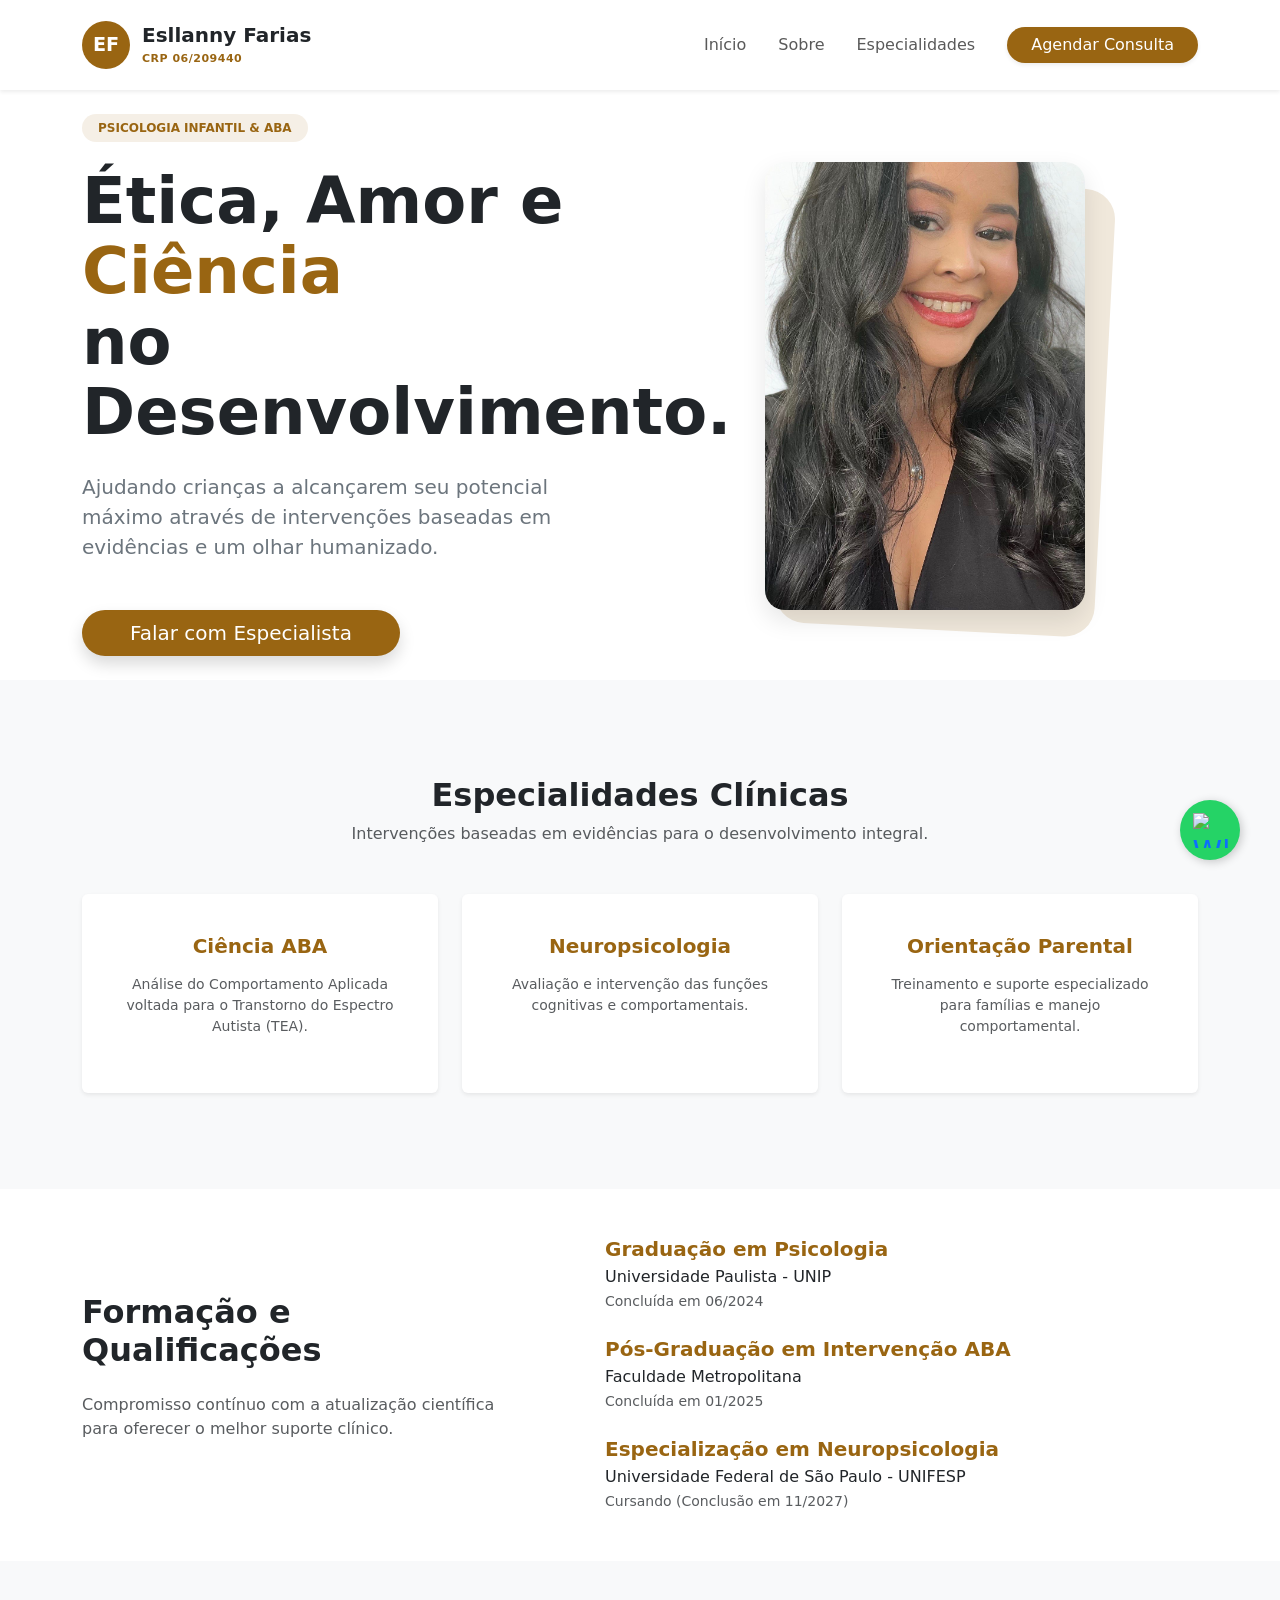
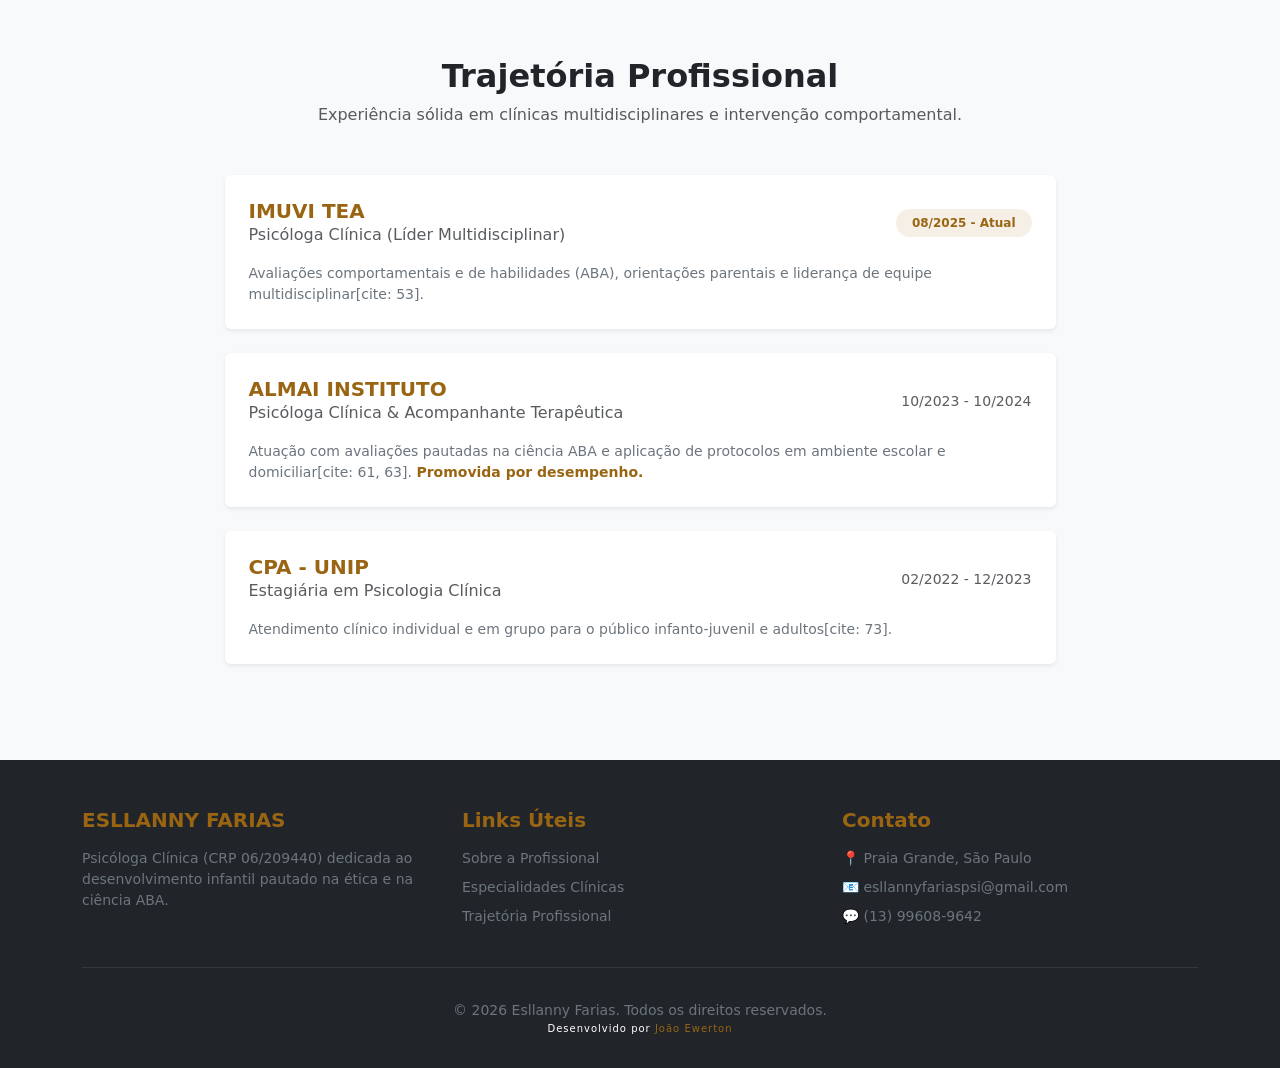
==== index.html @ 506b342a "atualização 0.01" ====
<!DOCTYPE html>
<html lang="pt-br">
<head>
    <meta charset="UTF-8">
    <meta name="viewport" content="width=, initial-scale=1.0">
    <title>Esllanny Farias | Psicóloga Clínica</title>

    <link href="https://cdn.jsdelivr.net/npm/bootstrap@5.0.2/dist/css/bootstrap.min.css" rel="stylesheet" integrity="sha384-EVSTQN3/azprG1Anm3QDgpJLIm9Nao0Yz1ztcQTwFspd3yD65VohhpuuCOmLASjC" crossorigin="anonymous">
    <script src="https://cdn.jsdelivr.net/npm/bootstrap@5.0.2/dist/js/bootstrap.bundle.min.js" integrity="sha384-MrcW6ZMFYlzcLA8Nl+NtUVF0sA7MsXsP1UyJoMp4YLEuNSfAP+JcXn/tWtIaxVXM" crossorigin="anonymous"></script>

    <link rel="stylesheet" href="style.css">
</head>
<body>
   <nav class="navbar navbar-expand-lg navbar-light bg-white shadow-sm sticky-top py-3">
    <div class="container">
        <a class="navbar-brand d-flex align-items-center" href="#">
            <div class="logo-circle-custom">
                EF
            </div>
            <div class="lh-1">
                <span class="fw-bold d-block mb-0 text-dark">Esllanny Farias</span>
                <small class="text-marrom-destaque fw-bold" style="font-size: 11px; letter-spacing: 0.5px;">CRP 06/209440</small>
            </div>
        </a>

        <button class="navbar-toggler" type="button" data-bs-toggle="collapse" data-bs-target="#navbarNav">
            <span class="navbar-toggler-icon"></span>
        </button>

        <div class="collapse navbar-collapse" id="navbarNav">
            <ul class="navbar-nav ms-auto align-items-center">
                <li class="nav-item"><a class="nav-link px-3" href="#inicio">Início</a></li>
                <li class="nav-item"><a class="nav-link px-3" href="#sobre">Sobre</a></li>
                <li class="nav-item"><a class="nav-link px-3" href="#especialidades">Especialidades</a></li>
                <li class="nav-item ms-lg-3">
                    <a class="btn btn-marrom-vweb px-4 rounded-pill shadow-sm" href="https://wa.me/5513996089642">
                        Agendar Consulta
                    </a>
                </li>
            </ul>
        </div>
    </div>
</nav>
<header class="py-4 overflow-hidden">
    <div class="container">
        <div class="row align-items-center">
            <div class="col-lg-6 mb-4 mb-lg-0">
                <span class="badge rounded-pill badge-custom px-3 py-2 mb-4">
                    PSICOLOGIA INFANTIL & ABA
                </span>
                <h1 class="display-3 fw-bold text-dark mb-4" style="line-height: 1.1;">
                    Ética, Amor e <span class="text-marrom-destaque">Ciência</span> 
                    <br> no Desenvolvimento.
                </h1>
                <p class="lead text-secondary mb-5">
                    Ajudando crianças a alcançarem seu potencial máximo através de intervenções baseadas em evidências e um olhar humanizado.
                </p>
                <div class="d-flex gap-3">
                    <a href="https://wa.me/5513996089642" class="btn btn-marrom-vweb btn-lg px-5 rounded-pill shadow">
                        Falar com Especialista
                    </a>
                </div>
            </div>

           <div class="col-lg-6 text-center">
                <div class="hero-img-container">
                    <div class="hero-shape"></div>
                    <img src="img/perfil.jpg.jpeg" alt="Dra. Esllanny Farias" class="hero-img">
                </div>
            </div>
            </div>
        </div>
    </div>
</header>
<a href="https://wa.me/5513996089642?text=Olá!%20Gostaria%20de%20agendar%20uma%20consulta." 
   class="whatsapp-float" 
   target="_blank">
    <img src="https://upload.wikimedia.org/wikipedia/commons/6/6b/WhatsApp.svg" alt="WhatsApp">
</a>
    <section id="especialidades" class="py-5 bg-light">
    <div class="container py-5">
        <div class="text-center mb-5">
            <h2 class="fw-bold">Especialidades Clínicas</h2>
            <p class="text-muted">Intervenções baseadas em evidências para o desenvolvimento integral.</p>
        </div>
        
        <div class="row g-4">
            <div class="col-md-4">
                <div class="card h-100 border-0 shadow-sm p-4 text-center">
                    <div class="card-body">
                        <h5 class="fw-bold mb-3" style="color: #996512;">Ciência ABA</h5>
                        <p class="small text-muted">Análise do Comportamento Aplicada voltada para o Transtorno do Espectro Autista (TEA).</p>
                    </div>
                </div>
            </div>
            
            <div class="col-md-4">
                <div class="card h-100 border-0 shadow-sm p-4 text-center">
                    <div class="card-body">
                        <h5 class="fw-bold mb-3" style="color: #996512;">Neuropsicologia</h5>
                        <p class="small text-muted">Avaliação e intervenção das funções cognitivas e comportamentais.</p>
                    </div>
                </div>
            </div>
            
            <div class="col-md-4">
                <div class="card h-100 border-0 shadow-sm p-4 text-center">
                    <div class="card-body">
                        <h5 class="fw-bold mb-3" style="color: #996512;">Orientação Parental</h5>
                        <p class="small text-muted">Treinamento e suporte especializado para famílias e manejo comportamental.</p>
                    </div>
                </div>
            </div>
        </div>
    </div>
</section>
<section id="formacao" class="py-5 bg-white">
    <div class="container">
        <div class="row align-items-center">
            <div class="col-lg-5 mb-4 mb-lg-0">
                <h2 class="fw-bold mb-4">Formação e Qualificações</h2>
                <p class="text-muted">Compromisso contínuo com a atualização científica para oferecer o melhor suporte clínico.</p>
                <div class="h-1 w-25" style="background-color: #996512;"></div>
            </div>
            <div class="col-lg-7">
                <div class="ps-lg-5">
                    <div class="mb-4">
                        <h5 class="fw-bold mb-1">Graduação em Psicologia</h5>
                        <p class="mb-0 text-dark">Universidade Paulista - UNIP</p>
                        <small class="text-muted">Concluída em 06/2024</small>
                    </div>
                    <div class="mb-4">
                        <h5 class="fw-bold mb-1" style="color: #996512;">Pós-Graduação em Intervenção ABA</h5>
                        <p class="mb-0 text-dark">Faculdade Metropolitana</p>
                        <small class="text-muted">Concluída em 01/2025</small>
                    </div>
                    <div class="mb-0">
                        <h5 class="fw-bold mb-1">Especialização em Neuropsicologia</h5>
                        <p class="mb-0 text-dark">Universidade Federal de São Paulo - UNIFESP</p>
                        <small class="text-muted">Cursando (Conclusão em 11/2027)</small>
                    </div>
                </div>
            </div>
        </div>
    </div>
</section>
<section id="experiencia" class="py-5 bg-light">
    <div class="container py-5">
        <div class="text-center mb-5">
            <h2 class="fw-bold">Trajetória Profissional</h2>
            <p class="text-muted">Experiência sólida em clínicas multidisciplinares e intervenção comportamental.</p>
        </div>

        <div class="row justify-content-center">
            <div class="col-lg-9">
                <div class="card border-0 shadow-sm mb-4">
                    <div class="card-body p-4">
                        <div class="d-md-flex justify-content-between align-items-center mb-3">
                            <div>
                                <h5 class="fw-bold mb-0" style="color: #996512;">IMUVI TEA</h5>
                                <span class="text-muted">Psicóloga Clínica (Líder Multidisciplinar)</span>
                            </div>
                            <span class="badge rounded-pill bg-soft-marrom text-custom px-3 py-2 mt-2 mt-md-0">08/2025 - Atual</span>
                        </div>
                        <p class="small text-secondary mb-0">Avaliações comportamentais e de habilidades (ABA), orientações parentais e liderança de equipe multidisciplinar[cite: 53].</p>
                    </div>
                </div>

                <div class="card border-0 shadow-sm mb-4">
                    <div class="card-body p-4">
                        <div class="d-md-flex justify-content-between align-items-center mb-3">
                            <div>
                                <h5 class="fw-bold mb-0">ALMAI INSTITUTO</h5>
                                <span class="text-muted">Psicóloga Clínica & Acompanhante Terapêutica</span>
                            </div>
                            <span class="text-muted small">10/2023 - 10/2024</span>
                        </div>
                        <p class="small text-secondary mb-0">Atuação com avaliações pautadas na ciência ABA e aplicação de protocolos em ambiente escolar e domiciliar[cite: 61, 63]. <strong class="text-custom">Promovida por desempenho.</strong></p>
                    </div>
                </div>

                <div class="card border-0 shadow-sm">
                    <div class="card-body p-4">
                        <div class="d-md-flex justify-content-between align-items-center mb-3">
                            <div>
                                <h5 class="fw-bold mb-0">CPA - UNIP</h5>
                                <span class="text-muted">Estagiária em Psicologia Clínica</span>
                            </div>
                            <span class="text-muted small">02/2022 - 12/2023</span>
                        </div>
                        <p class="small text-secondary mb-0">Atendimento clínico individual e em grupo para o público infanto-juvenil e adultos[cite: 73].</p>
                    </div>
                </div>
            </div>
        </div>
    </div>
</section>
<footer id="contato" class="bg-dark text-white pt-5 pb-3">
    <div class="container">
        <div class="row g-4 mb-4">
            <div class="col-lg-4">
                <h5 class="fw-bold mb-3" style="color: #996512;">ESLLANNY FARIAS</h5>
                <p class="small text-secondary">
                    Psicóloga Clínica (CRP 06/209440) dedicada ao desenvolvimento infantil pautado na ética e na ciência ABA. 
                </p>
            </div>

            <div class="col-lg-4">
                <h5 class="fw-bold mb-3">Links Úteis</h5>
                <ul class="list-unstyled small">
                    <li class="mb-2"><a href="#sobre" class="text-secondary text-decoration-none">Sobre a Profissional</a></li>
                    <li class="mb-2"><a href="#especialidades" class="text-secondary text-decoration-none">Especialidades Clínicas</a></li>
                    <li class="mb-2"><a href="#experiencia" class="text-secondary text-decoration-none">Trajetória Profissional</a></li>
                </ul>
            </div>

            <div class="col-lg-4">
                <h5 class="fw-bold mb-3">Contato</h5>
                <ul class="list-unstyled small text-secondary">
                    <li class="mb-2">📍 Praia Grande, São Paulo </li>
                    <li class="mb-2">📧 esllannyfariaspsi@gmail.com </li>
                    <li class="mb-2">💬 (13) 99608-9642 </li>
                </ul>
            </div>
        </div>

        <hr class="border-secondary">

        <div class="text-center pt-3">
            <p class="small text-secondary mb-0">
                &copy; 2026 Esllanny Farias. Todos os direitos reservados.
            </p>
            <p class="small fw-light" style="font-size: 10px; letter-spacing: 1px;">
                Desenvolvido por <span style="color: #996512;">João Ewerton</span>
            </p>
        </div>
    </div>
</footer>
</header>
</body>
</html>
---- style.css ----
/* Definindo a cor de destaque da VitruvianWeb */
:root {
    --marrom-destaque: #996512;
}

/* Substituindo o texto que era verde */
.text-custom {
    color: var(--marrom-destaque) !important;
}

/* Substituindo o botão que era verde */
.btn-custom {
    background-color: var(--marrom-destaque) !important;
    border-color: var(--marrom-destaque) !important;
    color: white !important;
}

.btn-custom:hover {
    filter: brightness(85%);
}

/* Destaque para o círculo atrás da foto */
.bg-custom-light {
    background-color: var(--marrom-destaque) !important;
    opacity: 0.1;
}

:root {
    --marrom-vweb: #996512;
}

/* Força a cor idêntica em textos e títulos */
.text-custom, h5.fw-bold {
    color: var(--marrom-vweb) !important;
}

/* Garante que o botão não tenha bordas de outra cor */
.btn-custom {
    background-color: var(--marrom-vweb) !important;
    border: 1px solid var(--marrom-vweb) !important; 
    box-shadow: none !important; /* Remove sombras que "sujam" a cor */
}

/* Adicione ao final do seu style.css */
.bg-soft-marrom {
    background-color: rgba(153, 101, 18, 0.1) !important;
    color: #996512 !important;
}

.text-custom {
    color: #996512 !important;
}

:root {
    --marrom-vweb: #996512; 
}

/* Círculo do logo com o SEU marrom */
.logo-circle-custom {
    width: 48px;
    height: 48px;
    background-color: var(--marrom-vweb);
    border-radius: 50%;
    display: flex;
    align-items: center;
    justify-content: center;
    color: white;
    font-weight: bold;
    font-size: 1.2rem;
    margin-right: 12px;
}

/* Texto de destaque em marrom (CRP e outros) */
.text-marrom-destaque {
    color: var(--marrom-vweb) !important;
}

/* Botão com o SEU marrom */
.btn-marrom-vweb {
    background-color: var(--marrom-vweb) !important;
    color: white !important;
    border: none;
}
/* Elemento decorativo atrás da foto */
.hero-shape {
    position: absolute;
    top: 10%;
    right: -5%;
    width: 100%;
    height: 100%;
    background-color: var(--marrom-vweb);
    opacity: 0.1; /* Deixa o marrom bem clarinho ao fundo */
    border-radius: 30px;
    z-index: 0;
    transform: rotate(3deg);
}

/* Estilo da foto conforme a referência */
.hero-img-container {
    position: relative;
    z-index: 1;
}

.hero-img {
    border-radius: 30px; /* Bordas arredondadas suaves como na foto */
    box-shadow: 0 20px 40px rgba(0,0,0,0.1);
    position: relative;
    z-index: 2;
}

/* Badge de destaque */
.badge-custom {
    background-color: rgba(153, 101, 18, 0.1);
    color: var(--marrom-vweb);
    font-weight: 600;
    border: none;
}
/* Container da imagem para limitar o tamanho do fundo */
.hero-img-container {
    position: relative;
    display: inline-block; /* Importante para o shape não esticar */
    z-index: 1;
}

/* O fundo decorativo marrom */
.hero-shape {
    position: absolute;
    top: 20px;
    right: -20px;
    width: 100%;
    height: 100%;
    background-color: #996512;
    opacity: 0.15;
    border-radius: 30px;
    z-index: -1; /* Fica atrás da foto */
    transform: rotate(3deg);
}

/* A foto da Esllanny */
.hero-img {
    width: 100%;
    max-width: 400px;
    height: auto;
    border-radius: 30px; /* Bordas arredondadas como na referência */
    box-shadow: 0 15px 35px rgba(0,0,0,0.1);
    display: block;
}
/* Diminuindo a imagem e garantindo o encaixe */
.hero-img {
    width: 100%;
    max-width: 320px; /* Diminuímos de 400px para 320px */
    height: auto;
    border-radius: 20px; /* Bordas um pouco menos arredondadas para combinar com o tamanho */
    box-shadow: 0 10px 25px rgba(0,0,0,0.1);
    display: block;
    margin: 0 auto; /* Centraliza na coluna */
}

/* Ajustando o fundo decorativo para o novo tamanho */
.hero-img-container {
    position: relative;
    display: inline-block;
    margin-top: 10px; /* Reduz espaço acima da foto */
}
/* Estilo do Botão Flutuante */
.whatsapp-float {
    position: fixed;
    width: 60px;
    height: 60px;
    bottom: 40px;
    right: 40px;
    background-color: #25d366; /* Cor oficial do WhatsApp */
    border-radius: 50px;
    text-align: center;
    font-size: 30px;
    box-shadow: 2px 2px 10px rgba(0, 0, 0, 0.2);
    z-index: 1000; /* Garante que fique por cima de tudo */
    display: flex;
    align-items: center;
    justify-content: center;
    transition: all 0.3s ease;
}

.whatsapp-float:hover {
    transform: scale(1.1); /* Efeito de crescer ao passar o rato */
    background-color: #128c7e;
}

.whatsapp-float img {
    width: 35px;
    height: 35px;
}

/* Ajuste para telemóveis: botão um pouco menor */
@media screen and (max-width: 767px) {
    .whatsapp-float {
        width: 50px;
        height: 50px;
        bottom: 20px;
        right: 20px;
    }
}
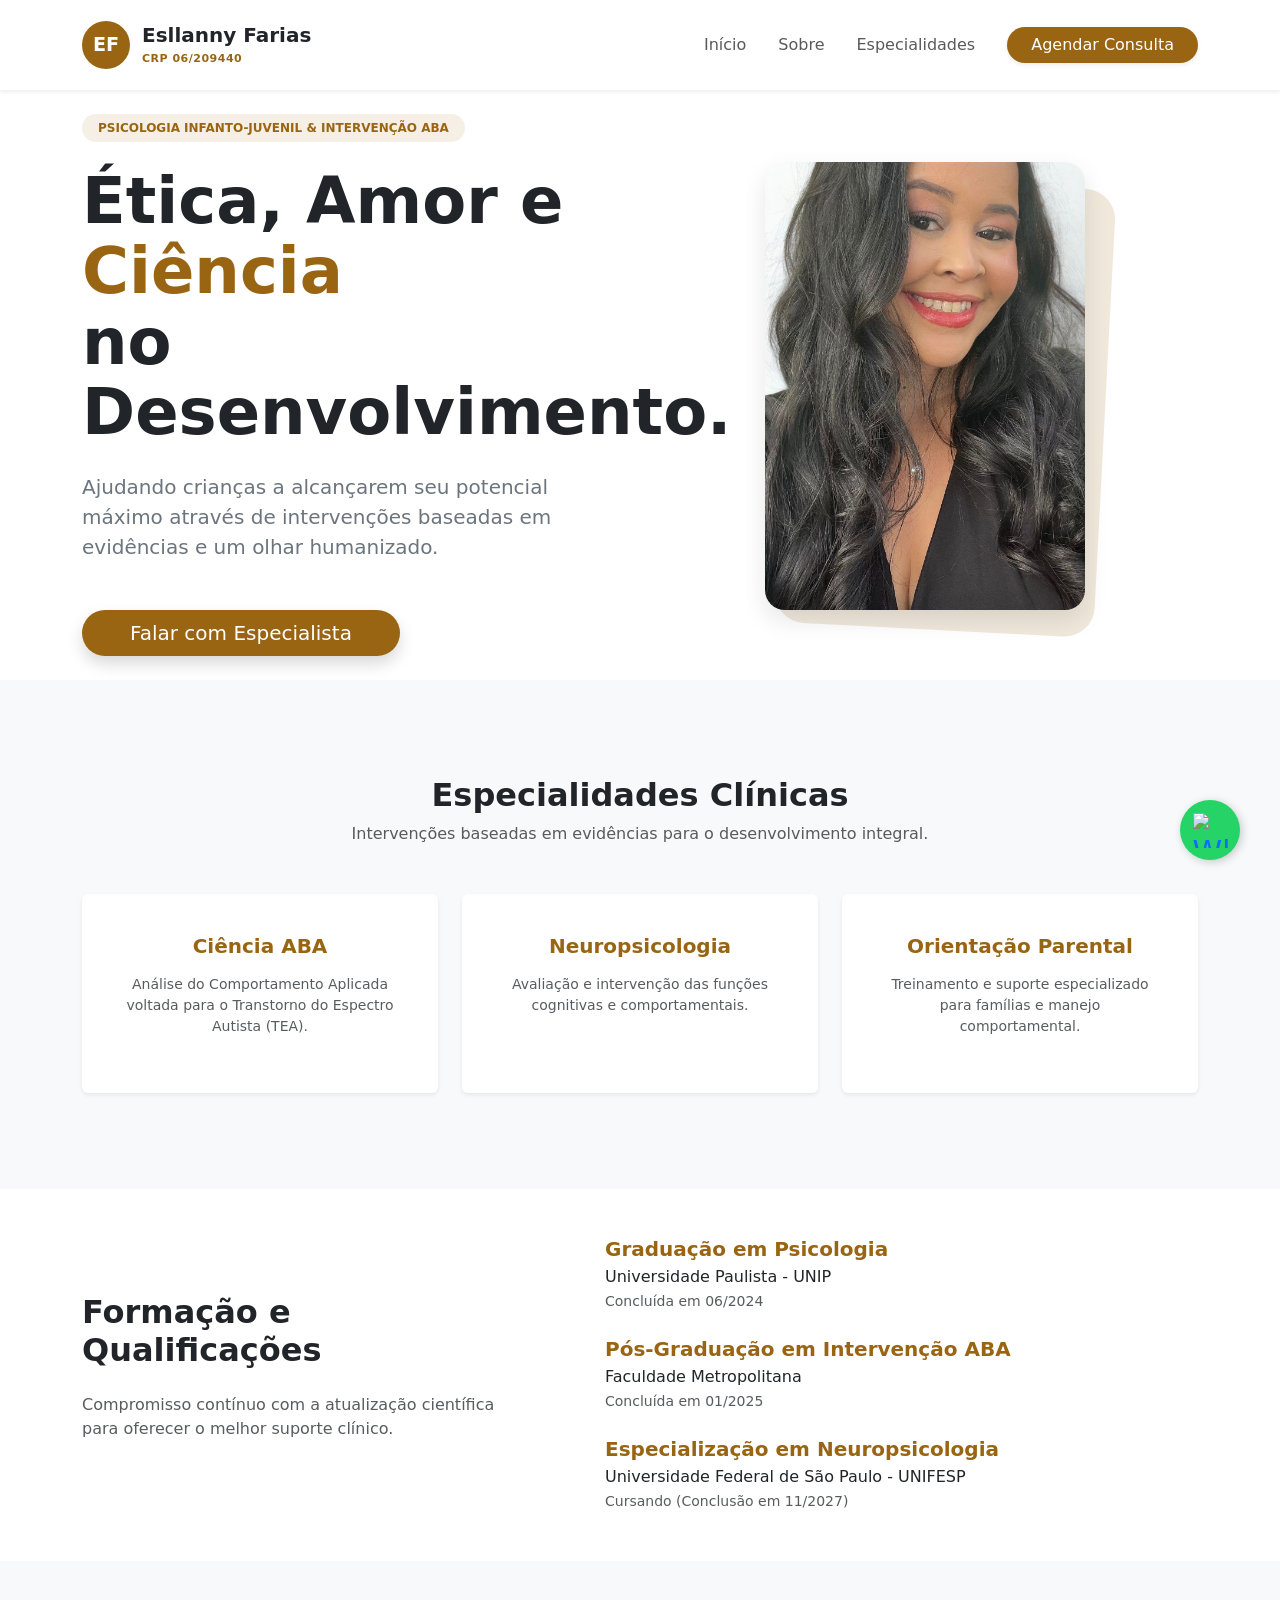
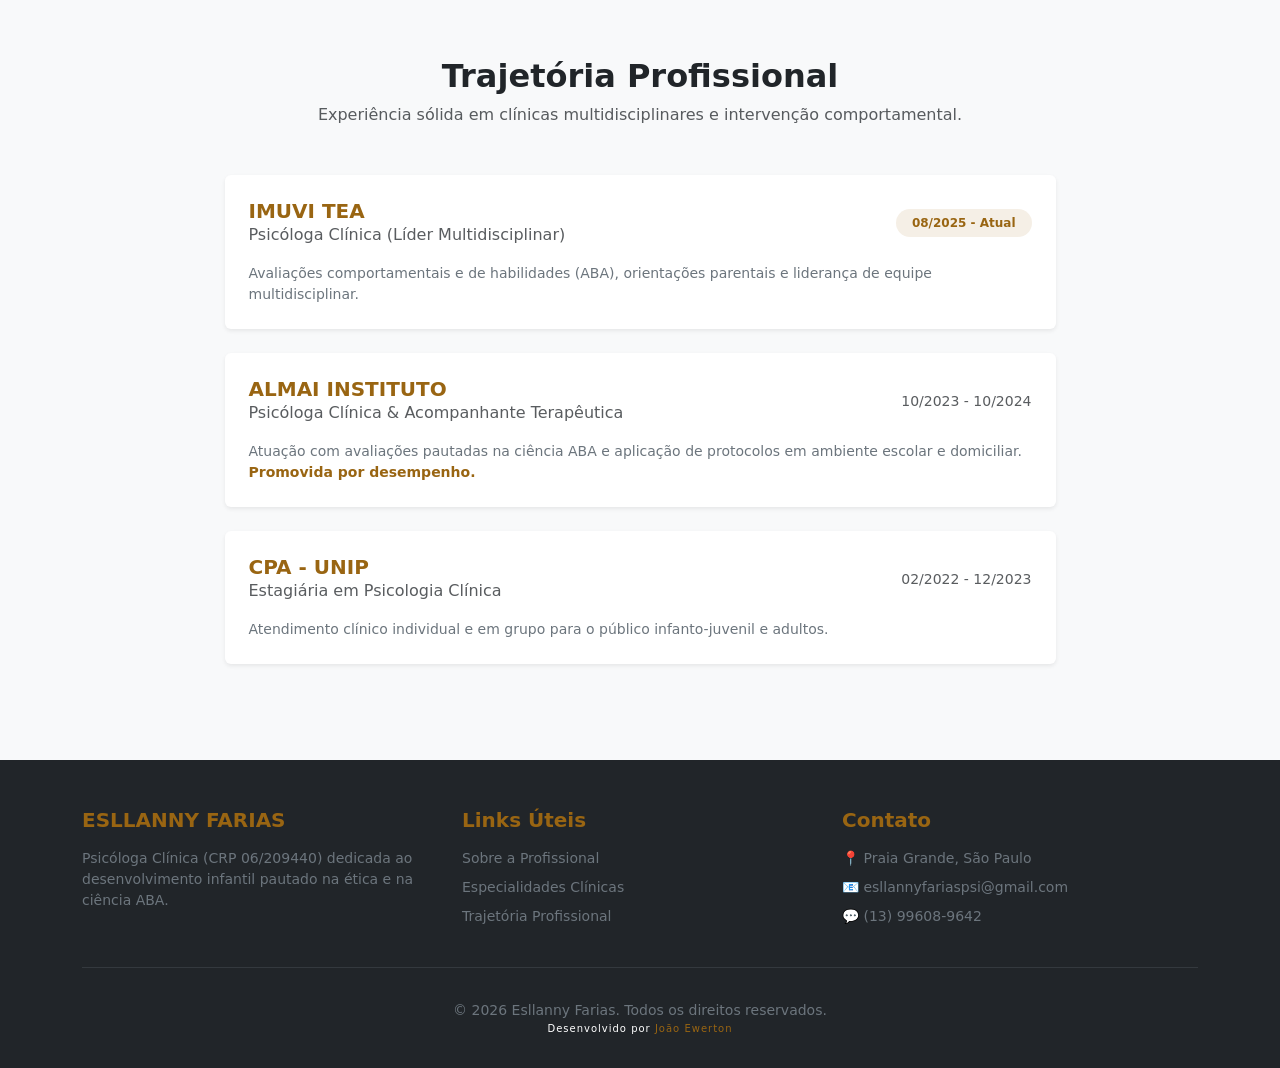
==== commit 5ec33b53: "Fix HTML structure and update content" ====
--- a/index.html
+++ b/index.html
@@ -46,7 +46,7 @@
         <div class="row align-items-center">
             <div class="col-lg-6 mb-4 mb-lg-0">
                 <span class="badge rounded-pill badge-custom px-3 py-2 mb-4">
-                    PSICOLOGIA INFANTIL & ABA
+                    PSICOLOGIA INFANTO-JUVENIL & INTERVENÇÃO ABA
                 </span>
                 <h1 class="display-3 fw-bold text-dark mb-4" style="line-height: 1.1;">
                     Ética, Amor e <span class="text-marrom-destaque">Ciência</span> 
@@ -162,7 +162,7 @@
                             </div>
                             <span class="badge rounded-pill bg-soft-marrom text-custom px-3 py-2 mt-2 mt-md-0">08/2025 - Atual</span>
                         </div>
-                        <p class="small text-secondary mb-0">Avaliações comportamentais e de habilidades (ABA), orientações parentais e liderança de equipe multidisciplinar[cite: 53].</p>
+                        <p class="small text-secondary mb-0">Avaliações comportamentais e de habilidades (ABA), orientações parentais e liderança de equipe multidisciplinar.</p>
                     </div>
                 </div>
 
@@ -175,7 +175,7 @@
                             </div>
                             <span class="text-muted small">10/2023 - 10/2024</span>
                         </div>
-                        <p class="small text-secondary mb-0">Atuação com avaliações pautadas na ciência ABA e aplicação de protocolos em ambiente escolar e domiciliar[cite: 61, 63]. <strong class="text-custom">Promovida por desempenho.</strong></p>
+                        <p class="small text-secondary mb-0">Atuação com avaliações pautadas na ciência ABA e aplicação de protocolos em ambiente escolar e domiciliar. <strong class="text-custom">Promovida por desempenho.</strong></p>
                     </div>
                 </div>
 
@@ -188,7 +188,7 @@
                             </div>
                             <span class="text-muted small">02/2022 - 12/2023</span>
                         </div>
-                        <p class="small text-secondary mb-0">Atendimento clínico individual e em grupo para o público infanto-juvenil e adultos[cite: 73].</p>
+                        <p class="small text-secondary mb-0">Atendimento clínico individual e em grupo para o público infanto-juvenil e adultos.</p>
                     </div>
                 </div>
             </div>
@@ -238,4 +238,4 @@
 </footer>
 </header>
 </body>
-</html>+</html>
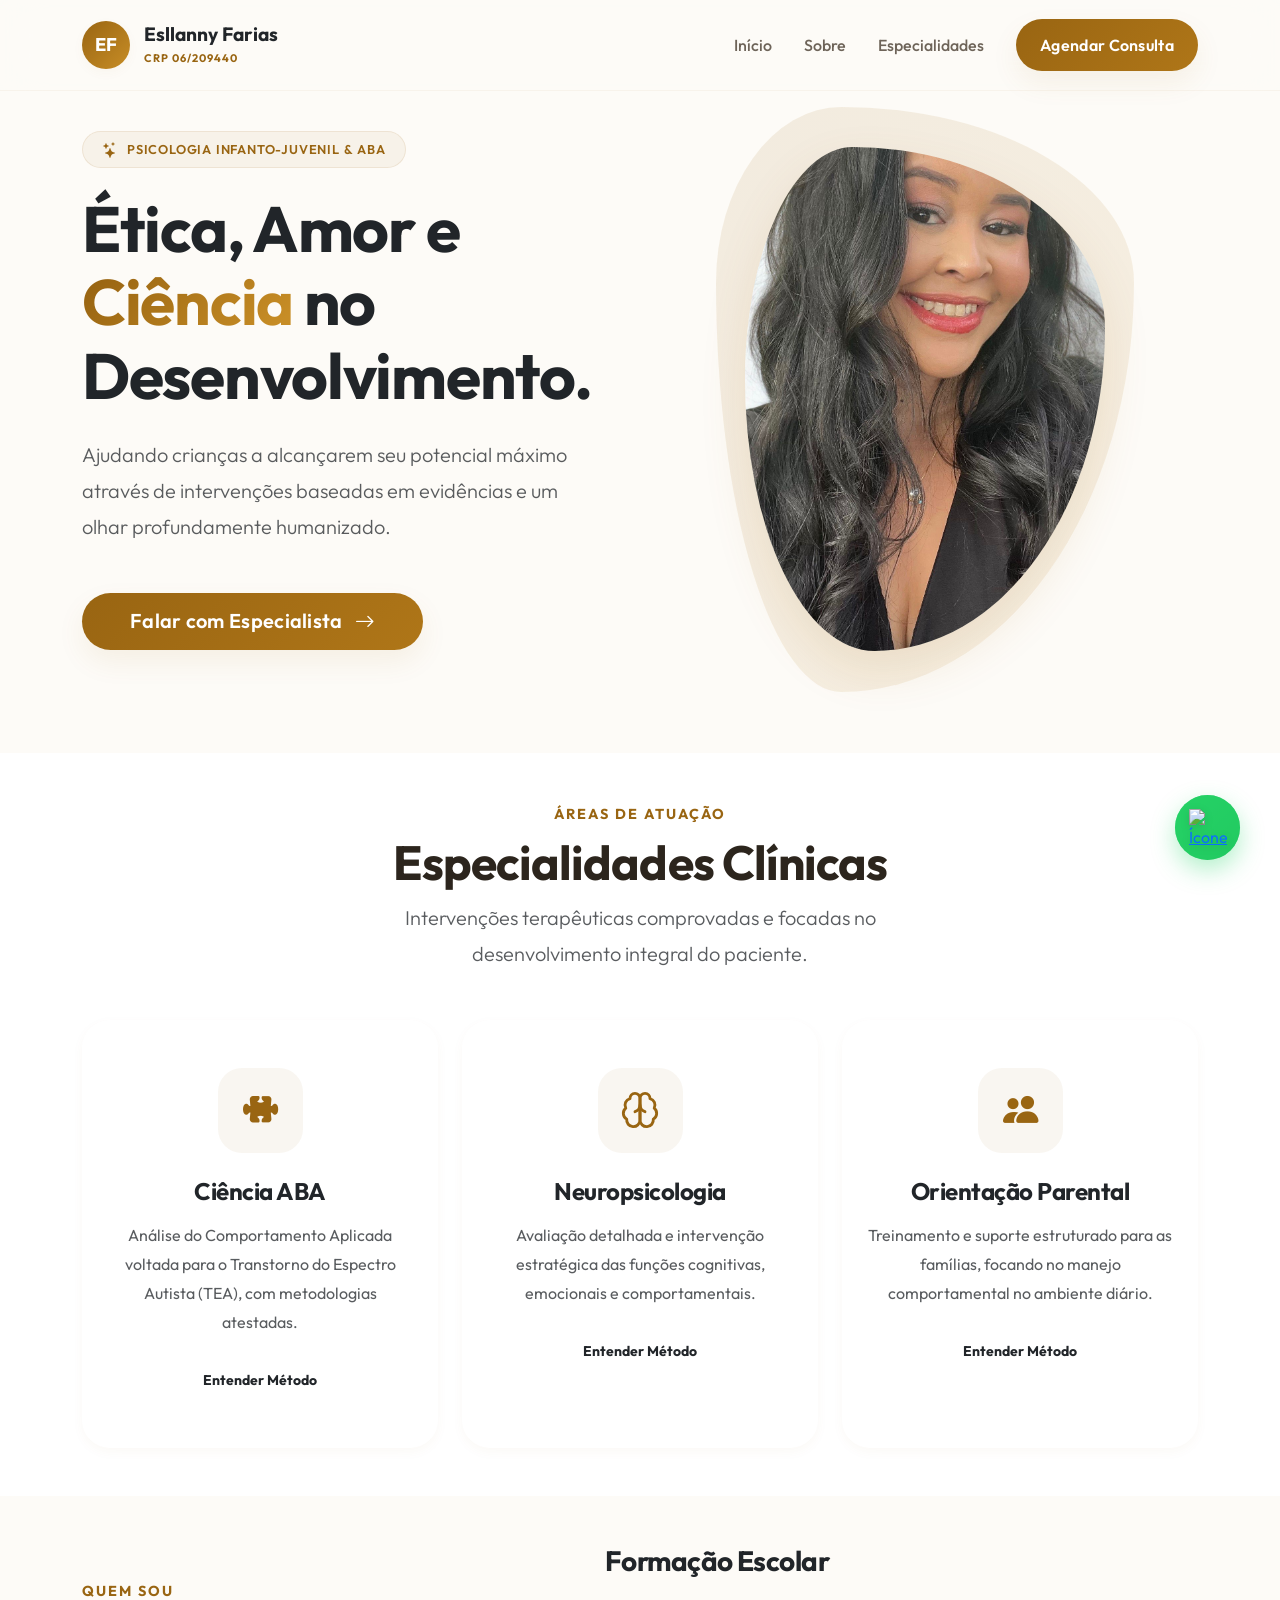
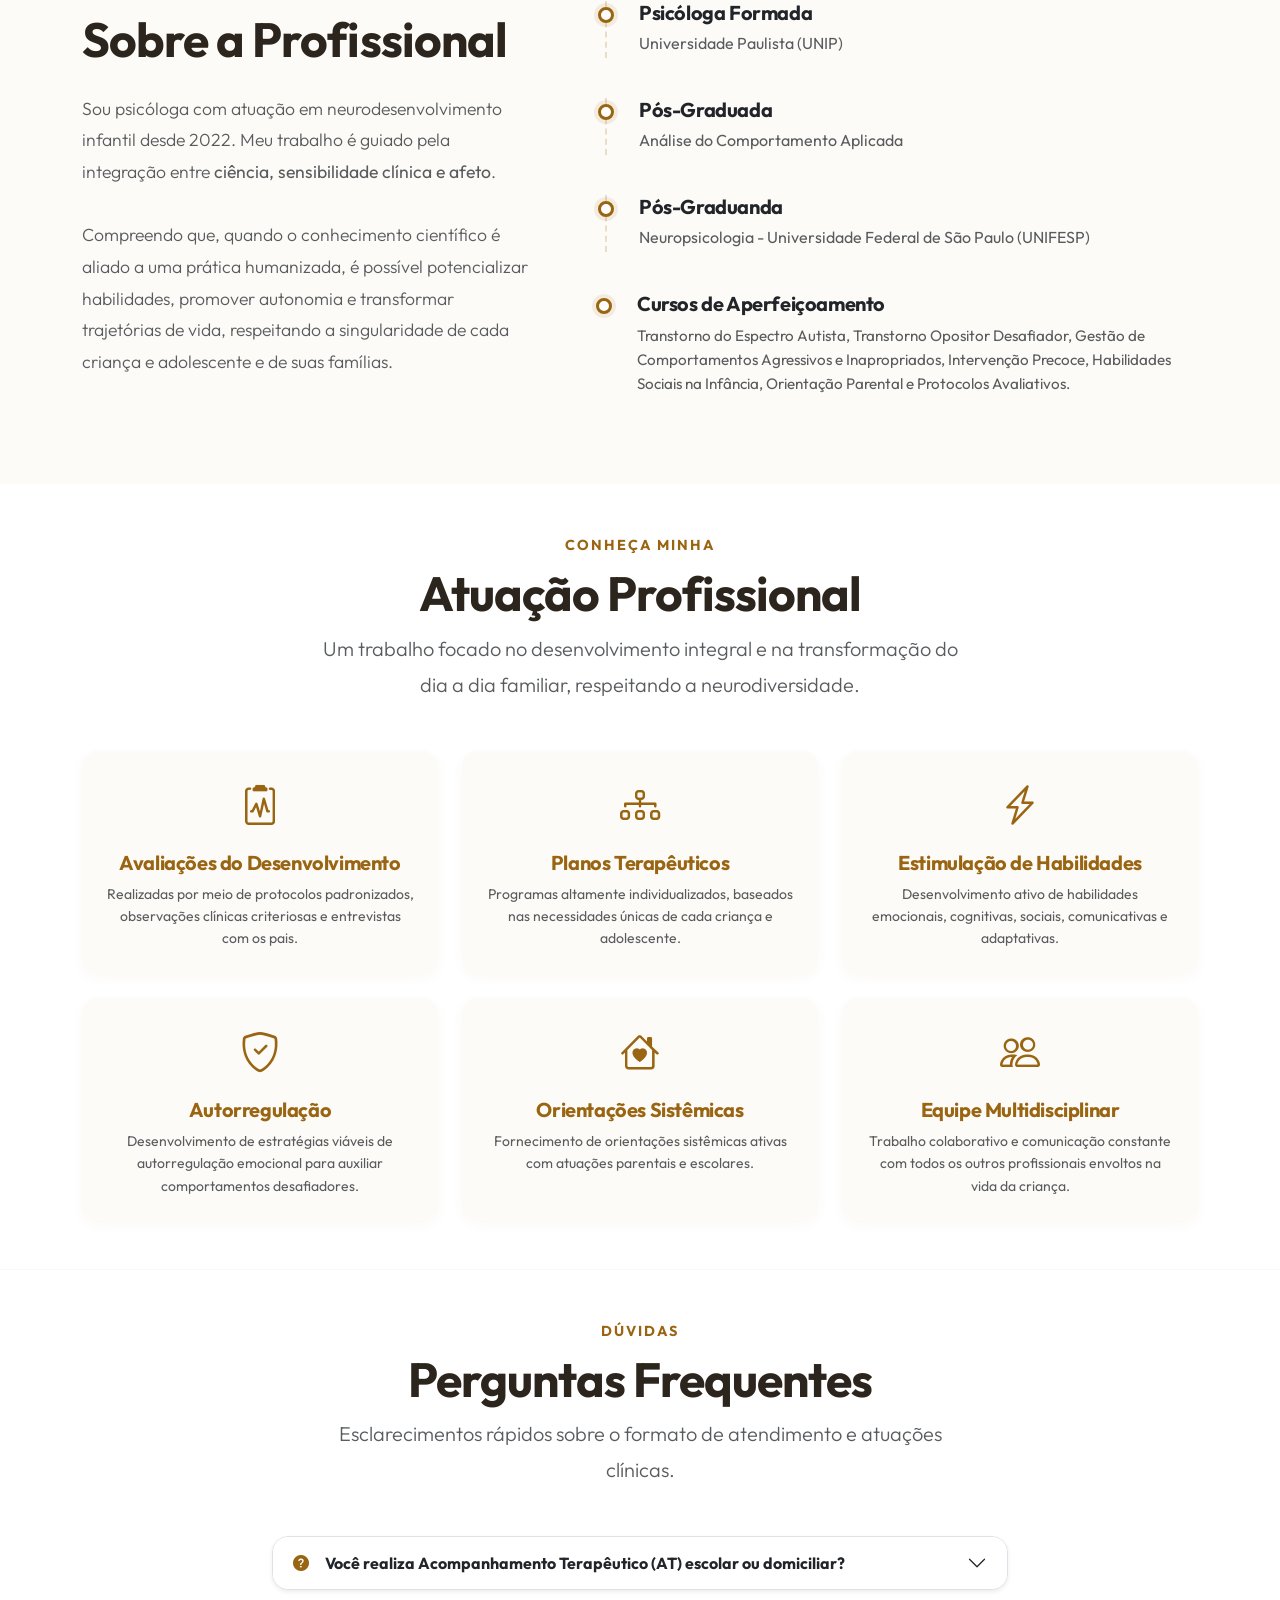
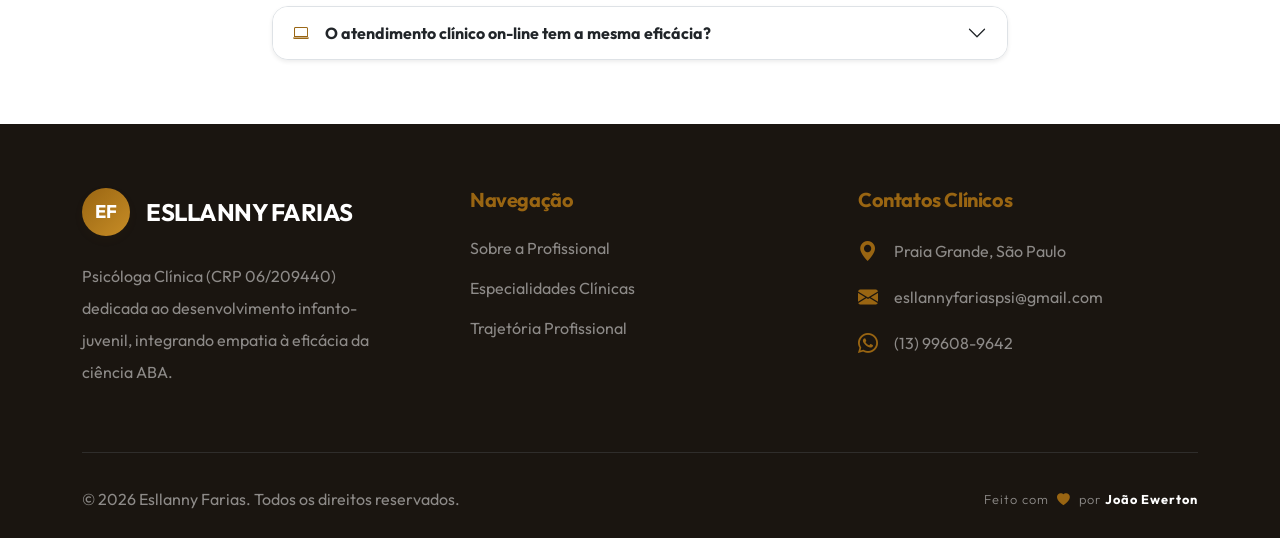
==== commit c6b2bf65: "Add files via upload" ====
--- a/index.html
+++ b/index.html
@@ -1,241 +1,489 @@
-<!DOCTYPE html>
-<html lang="pt-br">
-<head>
-    <meta charset="UTF-8">
-    <meta name="viewport" content="width=, initial-scale=1.0">
-    <title>Esllanny Farias | Psicóloga Clínica</title>
-
-    <link href="https://cdn.jsdelivr.net/npm/bootstrap@5.0.2/dist/css/bootstrap.min.css" rel="stylesheet" integrity="sha384-EVSTQN3/azprG1Anm3QDgpJLIm9Nao0Yz1ztcQTwFspd3yD65VohhpuuCOmLASjC" crossorigin="anonymous">
-    <script src="https://cdn.jsdelivr.net/npm/bootstrap@5.0.2/dist/js/bootstrap.bundle.min.js" integrity="sha384-MrcW6ZMFYlzcLA8Nl+NtUVF0sA7MsXsP1UyJoMp4YLEuNSfAP+JcXn/tWtIaxVXM" crossorigin="anonymous"></script>
-
-    <link rel="stylesheet" href="style.css">
-</head>
-<body>
-   <nav class="navbar navbar-expand-lg navbar-light bg-white shadow-sm sticky-top py-3">
-    <div class="container">
-        <a class="navbar-brand d-flex align-items-center" href="#">
-            <div class="logo-circle-custom">
-                EF
-            </div>
-            <div class="lh-1">
-                <span class="fw-bold d-block mb-0 text-dark">Esllanny Farias</span>
-                <small class="text-marrom-destaque fw-bold" style="font-size: 11px; letter-spacing: 0.5px;">CRP 06/209440</small>
-            </div>
-        </a>
-
-        <button class="navbar-toggler" type="button" data-bs-toggle="collapse" data-bs-target="#navbarNav">
-            <span class="navbar-toggler-icon"></span>
-        </button>
-
-        <div class="collapse navbar-collapse" id="navbarNav">
-            <ul class="navbar-nav ms-auto align-items-center">
-                <li class="nav-item"><a class="nav-link px-3" href="#inicio">Início</a></li>
-                <li class="nav-item"><a class="nav-link px-3" href="#sobre">Sobre</a></li>
-                <li class="nav-item"><a class="nav-link px-3" href="#especialidades">Especialidades</a></li>
-                <li class="nav-item ms-lg-3">
-                    <a class="btn btn-marrom-vweb px-4 rounded-pill shadow-sm" href="https://wa.me/5513996089642">
-                        Agendar Consulta
-                    </a>
-                </li>
-            </ul>
-        </div>
-    </div>
-</nav>
-<header class="py-4 overflow-hidden">
-    <div class="container">
-        <div class="row align-items-center">
-            <div class="col-lg-6 mb-4 mb-lg-0">
-                <span class="badge rounded-pill badge-custom px-3 py-2 mb-4">
-                    PSICOLOGIA INFANTO-JUVENIL & INTERVENÇÃO ABA
-                </span>
-                <h1 class="display-3 fw-bold text-dark mb-4" style="line-height: 1.1;">
-                    Ética, Amor e <span class="text-marrom-destaque">Ciência</span> 
-                    <br> no Desenvolvimento.
-                </h1>
-                <p class="lead text-secondary mb-5">
-                    Ajudando crianças a alcançarem seu potencial máximo através de intervenções baseadas em evidências e um olhar humanizado.
-                </p>
-                <div class="d-flex gap-3">
-                    <a href="https://wa.me/5513996089642" class="btn btn-marrom-vweb btn-lg px-5 rounded-pill shadow">
-                        Falar com Especialista
-                    </a>
-                </div>
-            </div>
-
-           <div class="col-lg-6 text-center">
-                <div class="hero-img-container">
-                    <div class="hero-shape"></div>
-                    <img src="img/perfil.jpg.jpeg" alt="Dra. Esllanny Farias" class="hero-img">
-                </div>
-            </div>
-            </div>
-        </div>
-    </div>
-</header>
-<a href="https://wa.me/5513996089642?text=Olá!%20Gostaria%20de%20agendar%20uma%20consulta." 
-   class="whatsapp-float" 
-   target="_blank">
-    <img src="https://upload.wikimedia.org/wikipedia/commons/6/6b/WhatsApp.svg" alt="WhatsApp">
-</a>
-    <section id="especialidades" class="py-5 bg-light">
-    <div class="container py-5">
-        <div class="text-center mb-5">
-            <h2 class="fw-bold">Especialidades Clínicas</h2>
-            <p class="text-muted">Intervenções baseadas em evidências para o desenvolvimento integral.</p>
-        </div>
-        
-        <div class="row g-4">
-            <div class="col-md-4">
-                <div class="card h-100 border-0 shadow-sm p-4 text-center">
-                    <div class="card-body">
-                        <h5 class="fw-bold mb-3" style="color: #996512;">Ciência ABA</h5>
-                        <p class="small text-muted">Análise do Comportamento Aplicada voltada para o Transtorno do Espectro Autista (TEA).</p>
-                    </div>
-                </div>
-            </div>
-            
-            <div class="col-md-4">
-                <div class="card h-100 border-0 shadow-sm p-4 text-center">
-                    <div class="card-body">
-                        <h5 class="fw-bold mb-3" style="color: #996512;">Neuropsicologia</h5>
-                        <p class="small text-muted">Avaliação e intervenção das funções cognitivas e comportamentais.</p>
-                    </div>
-                </div>
-            </div>
-            
-            <div class="col-md-4">
-                <div class="card h-100 border-0 shadow-sm p-4 text-center">
-                    <div class="card-body">
-                        <h5 class="fw-bold mb-3" style="color: #996512;">Orientação Parental</h5>
-                        <p class="small text-muted">Treinamento e suporte especializado para famílias e manejo comportamental.</p>
-                    </div>
-                </div>
-            </div>
-        </div>
-    </div>
-</section>
-<section id="formacao" class="py-5 bg-white">
-    <div class="container">
-        <div class="row align-items-center">
-            <div class="col-lg-5 mb-4 mb-lg-0">
-                <h2 class="fw-bold mb-4">Formação e Qualificações</h2>
-                <p class="text-muted">Compromisso contínuo com a atualização científica para oferecer o melhor suporte clínico.</p>
-                <div class="h-1 w-25" style="background-color: #996512;"></div>
-            </div>
-            <div class="col-lg-7">
-                <div class="ps-lg-5">
-                    <div class="mb-4">
-                        <h5 class="fw-bold mb-1">Graduação em Psicologia</h5>
-                        <p class="mb-0 text-dark">Universidade Paulista - UNIP</p>
-                        <small class="text-muted">Concluída em 06/2024</small>
-                    </div>
-                    <div class="mb-4">
-                        <h5 class="fw-bold mb-1" style="color: #996512;">Pós-Graduação em Intervenção ABA</h5>
-                        <p class="mb-0 text-dark">Faculdade Metropolitana</p>
-                        <small class="text-muted">Concluída em 01/2025</small>
-                    </div>
-                    <div class="mb-0">
-                        <h5 class="fw-bold mb-1">Especialização em Neuropsicologia</h5>
-                        <p class="mb-0 text-dark">Universidade Federal de São Paulo - UNIFESP</p>
-                        <small class="text-muted">Cursando (Conclusão em 11/2027)</small>
-                    </div>
-                </div>
-            </div>
-        </div>
-    </div>
-</section>
-<section id="experiencia" class="py-5 bg-light">
-    <div class="container py-5">
-        <div class="text-center mb-5">
-            <h2 class="fw-bold">Trajetória Profissional</h2>
-            <p class="text-muted">Experiência sólida em clínicas multidisciplinares e intervenção comportamental.</p>
-        </div>
-
-        <div class="row justify-content-center">
-            <div class="col-lg-9">
-                <div class="card border-0 shadow-sm mb-4">
-                    <div class="card-body p-4">
-                        <div class="d-md-flex justify-content-between align-items-center mb-3">
-                            <div>
-                                <h5 class="fw-bold mb-0" style="color: #996512;">IMUVI TEA</h5>
-                                <span class="text-muted">Psicóloga Clínica (Líder Multidisciplinar)</span>
-                            </div>
-                            <span class="badge rounded-pill bg-soft-marrom text-custom px-3 py-2 mt-2 mt-md-0">08/2025 - Atual</span>
-                        </div>
-                        <p class="small text-secondary mb-0">Avaliações comportamentais e de habilidades (ABA), orientações parentais e liderança de equipe multidisciplinar.</p>
-                    </div>
-                </div>
-
-                <div class="card border-0 shadow-sm mb-4">
-                    <div class="card-body p-4">
-                        <div class="d-md-flex justify-content-between align-items-center mb-3">
-                            <div>
-                                <h5 class="fw-bold mb-0">ALMAI INSTITUTO</h5>
-                                <span class="text-muted">Psicóloga Clínica & Acompanhante Terapêutica</span>
-                            </div>
-                            <span class="text-muted small">10/2023 - 10/2024</span>
-                        </div>
-                        <p class="small text-secondary mb-0">Atuação com avaliações pautadas na ciência ABA e aplicação de protocolos em ambiente escolar e domiciliar. <strong class="text-custom">Promovida por desempenho.</strong></p>
-                    </div>
-                </div>
-
-                <div class="card border-0 shadow-sm">
-                    <div class="card-body p-4">
-                        <div class="d-md-flex justify-content-between align-items-center mb-3">
-                            <div>
-                                <h5 class="fw-bold mb-0">CPA - UNIP</h5>
-                                <span class="text-muted">Estagiária em Psicologia Clínica</span>
-                            </div>
-                            <span class="text-muted small">02/2022 - 12/2023</span>
-                        </div>
-                        <p class="small text-secondary mb-0">Atendimento clínico individual e em grupo para o público infanto-juvenil e adultos.</p>
-                    </div>
-                </div>
-            </div>
-        </div>
-    </div>
-</section>
-<footer id="contato" class="bg-dark text-white pt-5 pb-3">
-    <div class="container">
-        <div class="row g-4 mb-4">
-            <div class="col-lg-4">
-                <h5 class="fw-bold mb-3" style="color: #996512;">ESLLANNY FARIAS</h5>
-                <p class="small text-secondary">
-                    Psicóloga Clínica (CRP 06/209440) dedicada ao desenvolvimento infantil pautado na ética e na ciência ABA. 
-                </p>
-            </div>
-
-            <div class="col-lg-4">
-                <h5 class="fw-bold mb-3">Links Úteis</h5>
-                <ul class="list-unstyled small">
-                    <li class="mb-2"><a href="#sobre" class="text-secondary text-decoration-none">Sobre a Profissional</a></li>
-                    <li class="mb-2"><a href="#especialidades" class="text-secondary text-decoration-none">Especialidades Clínicas</a></li>
-                    <li class="mb-2"><a href="#experiencia" class="text-secondary text-decoration-none">Trajetória Profissional</a></li>
-                </ul>
-            </div>
-
-            <div class="col-lg-4">
-                <h5 class="fw-bold mb-3">Contato</h5>
-                <ul class="list-unstyled small text-secondary">
-                    <li class="mb-2">📍 Praia Grande, São Paulo </li>
-                    <li class="mb-2">📧 esllannyfariaspsi@gmail.com </li>
-                    <li class="mb-2">💬 (13) 99608-9642 </li>
-                </ul>
-            </div>
-        </div>
-
-        <hr class="border-secondary">
-
-        <div class="text-center pt-3">
-            <p class="small text-secondary mb-0">
-                &copy; 2026 Esllanny Farias. Todos os direitos reservados.
-            </p>
-            <p class="small fw-light" style="font-size: 10px; letter-spacing: 1px;">
-                Desenvolvido por <span style="color: #996512;">João Ewerton</span>
-            </p>
-        </div>
-    </div>
-</footer>
-</header>
-</body>
-</html>
+<!DOCTYPE html>
+<html lang="pt-br">
+
+<head>
+    <meta charset="UTF-8">
+    <meta name="viewport" content="width=device-width, initial-scale=1.0">
+    <meta name="description"
+        content="Esllanny Farias - Psicóloga Clínica (CRP 06/209440). Atendimento infantil, Ciência ABA e Orientação Parental. Agende sua consulta!">
+    <title>Esllanny Farias | Psicóloga Clínica</title>
+
+    <!-- Google Fonts: Outfit -->
+    <link rel="preconnect" href="https://fonts.googleapis.com">
+    <link rel="preconnect" href="https://fonts.gstatic.com" crossorigin>
+    <link href="https://fonts.googleapis.com/css2?family=Outfit:wght@300;400;500;600;700;800&display=swap"
+        rel="stylesheet">
+
+    <!-- Bootstrap & Icons -->
+    <link href="https://cdn.jsdelivr.net/npm/bootstrap@5.0.2/dist/css/bootstrap.min.css" rel="stylesheet"
+        integrity="sha384-EVSTQN3/azprG1Anm3QDgpJLIm9Nao0Yz1ztcQTwFspd3yD65VohhpuuCOmLASjC" crossorigin="anonymous">
+    <link rel="stylesheet" href="https://cdn.jsdelivr.net/npm/bootstrap-icons@1.11.3/font/bootstrap-icons.min.css">
+
+    <!-- AOS Animation CSS -->
+    <link href="https://unpkg.com/aos@2.3.1/dist/aos.css" rel="stylesheet">
+
+    <link rel="stylesheet" href="style.css">
+</head>
+
+<body>
+
+    <nav class="navbar navbar-expand-lg glass-nav sticky-top py-3">
+        <div class="container">
+            <a class="navbar-brand d-flex align-items-center" href="#" data-aos="fade-down">
+                <div class="logo-circle-custom">
+                    EF
+                </div>
+                <div class="lh-1">
+                    <span class="fw-bold d-block mb-0 text-dark" style="font-size: 1.2rem;">Esllanny Farias</span>
+                    <small class="text-marrom-destaque fw-bold" style="font-size: 11px; letter-spacing: 1px;">CRP
+                        06/209440</small>
+                </div>
+            </a>
+
+            <button class="navbar-toggler border-0" type="button" data-bs-toggle="collapse" data-bs-target="#navbarNav">
+                <i class="bi bi-list fs-1 text-marrom-destaque"></i>
+            </button>
+
+            <div class="collapse navbar-collapse" id="navbarNav">
+                <ul class="navbar-nav ms-auto align-items-center" data-aos="fade-down" data-aos-delay="100">
+                    <li class="nav-item"><a class="nav-link px-3" href="#inicio">Início</a></li>
+                    <li class="nav-item"><a class="nav-link px-3" href="#sobre">Sobre</a></li>
+                    <li class="nav-item"><a class="nav-link px-3" href="#especialidades">Especialidades</a></li>
+                    <li class="nav-item ms-lg-3 mt-3 mt-lg-0">
+                        <a class="btn btn-marrom-vweb px-4 rounded-pill" href="https://wa.me/5513996089642">
+                            Agendar Consulta
+                        </a>
+                    </li>
+                </ul>
+            </div>
+        </div>
+    </nav>
+
+    <main>
+        <header id="inicio" class="pt-4 pb-5 overflow-hidden section-sand">
+            <div class="container pt-2 pb-lg-5">
+                <div class="row align-items-center">
+                    <div class="col-lg-6 mb-5 mb-lg-0" data-aos="fade-right">
+                        <div class="badge rounded-pill badge-custom mb-4 d-inline-flex align-items-center">
+                            <i class="bi bi-stars me-2 fs-6"></i>
+                            Psicologia Infanto-Juvenil & ABA
+                        </div>
+                        <h1 class="display-3 fw-bolder text-dark mb-4" style="line-height: 1.15;">
+                            Ética, Amor e <span class="text-marrom-gradient">Ciência</span>
+                            no Desenvolvimento.
+                        </h1>
+                        <p class="lead text-muted mb-5 fs-5" style="max-width: 90%;">
+                            Ajudando crianças a alcançarem seu potencial máximo através de intervenções baseadas em
+                            evidências e um olhar profundamente humanizado.
+                        </p>
+                        <div class="d-flex flex-wrap gap-3">
+                            <a href="https://wa.me/5513996089642" class="btn btn-marrom-vweb btn-lg px-5 rounded-pill">
+                                Falar com Especialista <i class="bi bi-arrow-right ms-2"></i>
+                            </a>
+                        </div>
+                    </div>
+
+                    <div class="col-lg-6 text-center" data-aos="fade-left" data-aos-delay="200">
+                        <div class="hero-img-container">
+                            <div class="hero-shape"></div>
+                            <img src="img/perfil.jpg.jpeg" alt="Dra. Esllanny Farias" class="hero-img">
+                        </div>
+                    </div>
+                </div>
+            </div>
+        </header>
+
+        <a href="https://wa.me/5513996089642?text=Olá!%20Gostaria%20de%20agendar%20uma%20consulta."
+            class="whatsapp-float" aria-label="Falar com Esllanny no WhatsApp" target="_blank" data-aos="zoom-in">
+            <img src="https://upload.wikimedia.org/wikipedia/commons/6/6b/WhatsApp.svg" alt="Ícone do WhatsApp">
+        </a>
+
+        <section id="especialidades" class="py-4 section-white">
+            <div class="container py-4">
+                <div class="text-center mb-5" data-aos="fade-up">
+                    <span class="text-marrom-destaque fw-bold text-uppercase"
+                        style="letter-spacing: 2px; font-size: 0.9rem;">Áreas de Atuação</span>
+                    <h2 class="display-5 fw-bolder mt-2">Especialidades Clínicas</h2>
+                    <p class="text-muted lead mx-auto" style="max-width: 600px;">Intervenções terapêuticas comprovadas e
+                        focadas no desenvolvimento integral do paciente.</p>
+                </div>
+
+                <div class="row g-4">
+                    <div class="col-md-4" data-aos="fade-up" data-aos-delay="100">
+                        <div class="card h-100 border-0 p-4 text-center px-4 py-5">
+                            <div class="icon-highlight mb-4">
+                                <i class="bi bi-puzzle-fill"></i>
+                            </div>
+                            <div class="card-body p-0">
+                                <h4 class="fw-bold mb-3 text-dark">Ciência ABA</h4>
+                                <p class="text-muted mb-0">Análise do Comportamento Aplicada voltada para o Transtorno
+                                    do Espectro Autista (TEA), com metodologias atestadas.</p>
+                                <button type="button"
+                                    class="btn btn-outline-marrom-vweb mt-4 rounded-pill btn-sm fw-bold px-4 py-2"
+                                    data-bs-toggle="modal" data-bs-target="#modalAba">
+                                    Entender Método
+                                </button>
+                            </div>
+                        </div>
+                    </div>
+
+                    <div class="col-md-4" data-aos="fade-up" data-aos-delay="200">
+                        <div class="card h-100 border-0 p-4 text-center px-4 py-5">
+                            <div class="icon-highlight mb-4">
+                                <svg xmlns="http://www.w3.org/2000/svg" width="40" height="40" viewBox="0 0 24 24"
+                                    fill="none" stroke="currentColor" stroke-width="1.7" stroke-linecap="round"
+                                    stroke-linejoin="round">
+                                    <path
+                                        d="M12 5a3 3 0 1 0-5.997.125 4 4 0 0 0-2.526 5.77 4 4 0 0 0 .556 6.588A4 4 0 1 0 12 18Z" />
+                                    <path
+                                        d="M12 5a3 3 0 1 1 5.997.125 4 4 0 0 1 2.526 5.77 4 4 0 0 1-.556 6.588A4 4 0 1 1 12 18Z" />
+                                    <path d="M15 13a4.5 4.5 0 0 1-3-4 4.5 4.5 0 0 1-3 4" />
+                                </svg>
+                            </div>
+                            <div class="card-body p-0">
+                                <h4 class="fw-bold mb-3 text-dark">Neuropsicologia</h4>
+                                <p class="text-muted mb-0">Avaliação detalhada e intervenção estratégica das funções
+                                    cognitivas, emocionais e comportamentais.</p>
+                                <button type="button"
+                                    class="btn btn-outline-marrom-vweb mt-4 rounded-pill btn-sm fw-bold px-4 py-2"
+                                    data-bs-toggle="modal" data-bs-target="#modalNeuro">
+                                    Entender Método
+                                </button>
+                            </div>
+                        </div>
+                    </div>
+
+                    <div class="col-md-4" data-aos="fade-up" data-aos-delay="300">
+                        <div class="card h-100 border-0 p-4 text-center px-4 py-5">
+                            <div class="icon-highlight mb-4">
+                                <i class="bi bi-people-fill"></i>
+                            </div>
+                            <div class="card-body p-0">
+                                <h4 class="fw-bold mb-3 text-dark">Orientação Parental</h4>
+                                <p class="text-muted mb-0">Treinamento e suporte estruturado para as famílias, focando
+                                    no manejo comportamental no ambiente diário.</p>
+                                <button type="button"
+                                    class="btn btn-outline-marrom-vweb mt-4 rounded-pill btn-sm fw-bold px-4 py-2"
+                                    data-bs-toggle="modal" data-bs-target="#modalParental">
+                                    Entender Método
+                                </button>
+                            </div>
+                        </div>
+                    </div>
+                </div>
+            </div>
+        </section>
+
+        <section id="sobre" class="py-4 section-sand">
+            <div class="container py-4">
+                <div class="row align-items-center">
+                    <div class="col-lg-5 mb-5 mb-lg-0" data-aos="fade-right">
+                        <span class="text-marrom-destaque fw-bold text-uppercase"
+                            style="letter-spacing: 2px; font-size: 0.9rem;">Quem Sou</span>
+                        <h2 class="display-5 fw-bolder mt-2 mb-4">Sobre a Profissional</h2>
+                        <p class="text-muted lead pb-2" style="font-size: 1.1rem; line-height: 1.8;">
+                            Sou psicóloga com atuação em neurodesenvolvimento infantil desde 2022. Meu trabalho é guiado pela integração entre <strong>ciência, sensibilidade clínica e afeto</strong>. 
+                            <br><br>
+                            Compreendo que, quando o conhecimento científico é aliado a uma prática humanizada, é possível potencializar habilidades, promover autonomia e transformar trajetórias de vida, respeitando a singularidade de cada criança e adolescente e de suas famílias.
+                        </p>
+                    </div>
+                    <div class="col-lg-7">
+                        <div class="ps-lg-5">
+                            <h3 class="fw-bold mb-4 text-dark d-flex align-items-center">
+                                Formação Escolar
+                            </h3>
+                            <div class="timeline-item" data-aos="fade-left" data-aos-delay="100">
+                                <h4 class="fw-bold mb-1 text-dark fs-5">Psicóloga Formada</h4>
+                                <p class="mb-0 text-muted">Universidade Paulista (UNIP)</p>
+                            </div>
+                            
+                            <div class="timeline-item" data-aos="fade-left" data-aos-delay="200">
+                                <h4 class="fw-bold mb-1 text-dark fs-5">Pós-Graduada</h4>
+                                <p class="mb-0 text-muted">Análise do Comportamento Aplicada</p>
+                            </div>
+                            
+                            <div class="timeline-item" data-aos="fade-left" data-aos-delay="300">
+                                <h4 class="fw-bold mb-1 text-dark fs-5">Pós-Graduanda</h4>
+                                <p class="mb-0 text-muted">Neuropsicologia - Universidade Federal de São Paulo (UNIFESP)</p>
+                            </div>
+                            
+                            <div class="timeline-item border-0 pb-0" data-aos="fade-left" data-aos-delay="400">
+                                <h4 class="fw-bold mb-1 text-dark fs-5">Cursos de Aperfeiçoamento</h4>
+                                <p class="mb-0 text-muted mt-2" style="font-size: 0.95rem; line-height: 1.6;">
+                                    Transtorno do Espectro Autista, Transtorno Opositor Desafiador, Gestão de Comportamentos Agressivos e Inapropriados, Intervenção Precoce, Habilidades Sociais na Infância, Orientação Parental e Protocolos Avaliativos.
+                                </p>
+                            </div>
+                        </div>
+                    </div>
+                </div>
+            </div>
+        </section>
+
+        <section id="experiencia" class="py-4 section-white">
+            <div class="container py-4">
+                <div class="text-center mb-5" data-aos="fade-up">
+                    <span class="text-marrom-destaque fw-bold text-uppercase"
+                        style="letter-spacing: 2px; font-size: 0.9rem;">Conheça minha</span>
+                    <h2 class="display-5 fw-bolder mt-2">Atuação Profissional</h2>
+                    <p class="text-muted lead mx-auto" style="max-width: 650px;">Um trabalho focado no desenvolvimento integral e na transformação do dia a dia familiar, respeitando a neurodiversidade.</p>
+                </div>
+
+                <div class="row g-4 justify-content-center">
+                    <div class="col-md-6 col-lg-4" data-aos="fade-up" data-aos-delay="100">
+                        <div class="card h-100 border-0 p-4 rounded-4 text-center" style="background-color: var(--sand-bg);">
+                            <div class="mb-3"><i class="bi bi-clipboard2-pulse fs-1 text-marrom-destaque"></i></div>
+                            <h5 class="fw-bold text-dark">Avaliações do Desenvolvimento</h5>
+                            <p class="text-muted mb-0 small" style="line-height: 1.6;">Realizadas por meio de protocolos padronizados, observações clínicas criteriosas e entrevistas com os pais.</p>
+                        </div>
+                    </div>
+                    
+                    <div class="col-md-6 col-lg-4" data-aos="fade-up" data-aos-delay="200">
+                        <div class="card h-100 border-0 p-4 rounded-4 text-center" style="background-color: var(--sand-bg);">
+                            <div class="mb-3"><i class="bi bi-diagram-3 fs-1 text-marrom-destaque"></i></div>
+                            <h5 class="fw-bold text-dark">Planos Terapêuticos</h5>
+                            <p class="text-muted mb-0 small" style="line-height: 1.6;">Programas altamente individualizados, baseados nas necessidades únicas de cada criança e adolescente.</p>
+                        </div>
+                    </div>
+
+                    <div class="col-md-6 col-lg-4" data-aos="fade-up" data-aos-delay="300">
+                        <div class="card h-100 border-0 p-4 rounded-4 text-center" style="background-color: var(--sand-bg);">
+                            <div class="mb-3"><i class="bi bi-lightning-charge fs-1 text-marrom-destaque"></i></div>
+                            <h5 class="fw-bold text-dark">Estimulação de Habilidades</h5>
+                            <p class="text-muted mb-0 small" style="line-height: 1.6;">Desenvolvimento ativo de habilidades emocionais, cognitivas, sociais, comunicativas e adaptativas.</p>
+                        </div>
+                    </div>
+
+                    <div class="col-md-6 col-lg-4" data-aos="fade-up" data-aos-delay="400">
+                        <div class="card h-100 border-0 p-4 rounded-4 text-center" style="background-color: var(--sand-bg);">
+                            <div class="mb-3"><i class="bi bi-shield-check fs-1 text-marrom-destaque"></i></div>
+                            <h5 class="fw-bold text-dark">Autorregulação</h5>
+                            <p class="text-muted mb-0 small" style="line-height: 1.6;">Desenvolvimento de estratégias viáveis de autorregulação emocional para auxiliar comportamentos desafiadores.</p>
+                        </div>
+                    </div>
+
+                    <div class="col-md-6 col-lg-4" data-aos="fade-up" data-aos-delay="500">
+                        <div class="card h-100 border-0 p-4 rounded-4 text-center" style="background-color: var(--sand-bg);">
+                            <div class="mb-3"><i class="bi bi-house-heart fs-1 text-marrom-destaque"></i></div>
+                            <h5 class="fw-bold text-dark">Orientações Sistêmicas</h5>
+                            <p class="text-muted mb-0 small" style="line-height: 1.6;">Fornecimento de orientações sistêmicas ativas com atuações parentais e escolares.</p>
+                        </div>
+                    </div>
+
+                    <div class="col-md-6 col-lg-4" data-aos="fade-up" data-aos-delay="600">
+                        <div class="card h-100 border-0 p-4 rounded-4 text-center" style="background-color: var(--sand-bg);">
+                            <div class="mb-3"><i class="bi bi-people fs-1 text-marrom-destaque"></i></div>
+                            <h5 class="fw-bold text-dark">Equipe Multidisciplinar</h5>
+                            <p class="text-muted mb-0 small" style="line-height: 1.6;">Trabalho colaborativo e comunicação constante com todos os outros profissionais envoltos na vida da criança.</p>
+                        </div>
+                    </div>
+                </div>
+            </div>
+        </section>
+
+        <section id="faq" class="py-4 section-white border-top border-light">
+            <div class="container py-4">
+                <div class="text-center mb-5" data-aos="fade-up">
+                    <span class="text-marrom-destaque fw-bold text-uppercase"
+                        style="letter-spacing: 2px; font-size: 0.9rem;">Dúvidas</span>
+                    <h2 class="display-5 fw-bolder mt-2">Perguntas Frequentes</h2>
+                    <p class="text-muted lead mx-auto" style="max-width: 650px;">Esclarecimentos rápidos sobre o formato
+                        de atendimento e atuações clínicas.</p>
+                </div>
+
+                <div class="row justify-content-center">
+                    <div class="col-lg-8" data-aos="fade-up" data-aos-delay="100">
+                        <div class="accordion accordion-flush custom-accordion" id="accordionFaq">
+                            <div class="accordion-item border mb-3 rounded-4 shadow-sm overflow-hidden">
+                                <h2 class="accordion-header" id="faq1">
+                                    <button class="accordion-button collapsed fw-bold text-dark" type="button"
+                                        data-bs-toggle="collapse" data-bs-target="#collapse1">
+                                        <i class="bi bi-question-circle-fill text-marrom-destaque me-3"></i> Você
+                                        realiza Acompanhamento Terapêutico (AT) escolar ou domiciliar?
+                                    </button>
+                                </h2>
+                                <div id="collapse1" class="accordion-collapse collapse" data-bs-parent="#accordionFaq">
+                                    <div class="accordion-body text-muted border-top border-light px-4">
+                                        Sim. As avaliações e as aplicações das intervenções podem ser viabilizadas no
+                                        ambiente escolar e/ou domiciliar do paciente, garantindo integração com a base
+                                        da ciência ABA e com o plano de ensino da criança, adaptando-se à dinâmica de
+                                        cada família.
+                                    </div>
+                                </div>
+                            </div>
+
+                            <div class="accordion-item border mb-3 rounded-4 shadow-sm overflow-hidden">
+                                <h2 class="accordion-header" id="faq2">
+                                    <button class="accordion-button collapsed fw-bold text-dark" type="button"
+                                        data-bs-toggle="collapse" data-bs-target="#collapse2">
+                                        <i class="bi bi-laptop text-marrom-destaque me-3"></i> O atendimento clínico
+                                        on-line tem a mesma eficácia?
+                                    </button>
+                                </h2>
+                                <div id="collapse2" class="accordion-collapse collapse" data-bs-parent="#accordionFaq">
+                                    <div class="accordion-body text-muted border-top border-light px-4">
+                                        Sim, especialmente paras as sessões de suporte, análise comportamental verbal e
+                                        orientação parental (onde focamos nos cuidadores). As avaliações diretas do
+                                        indivíduo (neuropsicologia ou aplicação naturalística) costumam ser discutidas
+                                        de forma personalizada.
+                                    </div>
+                                </div>
+                            </div>
+                        </div>
+                    </div>
+                </div>
+            </div>
+        </section>
+
+        <!-- Modais das Especialidades -->
+        <div class="modal fade" id="modalAba" tabindex="-1" aria-hidden="true">
+            <div class="modal-dialog modal-dialog-centered modal-lg">
+                <div class="modal-content border-0 shadow-lg" style="border-radius: 20px;">
+                    <div class="modal-header border-0 pb-0 px-4 pt-4">
+                        <h4 class="modal-title fw-bold text-dark d-flex align-items-center">
+                            <div class="bg-soft-marrom text-marrom-destaque rounded-circle p-2 me-3 d-flex align-items-center justify-content-center"
+                                style="width: 45px; height: 45px;"><i class="bi bi-puzzle-fill fs-5"></i></div> Ciência
+                            ABA
+                        </h4>
+                        <button type="button" class="btn-close" data-bs-dismiss="modal" aria-label="Close"></button>
+                    </div>
+                    <div class="modal-body px-4 py-4 text-muted">
+                        <p>A <strong>Análise do Comportamento Aplicada (ABA)</strong> é reconhecida mundialmente como a
+                            intervenção com maior nível de evidência científica para o desenvolvimento de indivíduos com
+                            Transtorno do Espectro Autista (TEA).</p>
+                        <p>No atendimento, busco compreender a função dos comportamentos no ambiente do paciente,
+                            ensinando repertórios essenciais de comunicação, sociabilização e autonomia, ao mesmo tempo
+                            em que reduzimos barreiras de aprendizado. Tudo feito de maneira intensiva, estruturada e,
+                            acima de tudo, carinhosa.</p>
+                    </div>
+                </div>
+            </div>
+        </div>
+
+        <div class="modal fade" id="modalNeuro" tabindex="-1" aria-hidden="true">
+            <div class="modal-dialog modal-dialog-centered modal-lg">
+                <div class="modal-content border-0 shadow-lg" style="border-radius: 20px;">
+                    <div class="modal-header border-0 pb-0 px-4 pt-4">
+                        <h4 class="modal-title fw-bold text-dark d-flex align-items-center">
+                            <div class="bg-soft-marrom text-marrom-destaque rounded-circle p-2 me-3 d-flex align-items-center justify-content-center"
+                                style="width: 45px; height: 45px;">
+                                <svg xmlns="http://www.w3.org/2000/svg" width="24" height="24" viewBox="0 0 24 24"
+                                    fill="none" stroke="currentColor" stroke-width="2" stroke-linecap="round"
+                                    stroke-linejoin="round">
+                                    <path
+                                        d="M12 5a3 3 0 1 0-5.997.125 4 4 0 0 0-2.526 5.77 4 4 0 0 0 .556 6.588A4 4 0 1 0 12 18Z" />
+                                    <path
+                                        d="M12 5a3 3 0 1 1 5.997.125 4 4 0 0 1 2.526 5.77 4 4 0 0 1-.556 6.588A4 4 0 1 1 12 18Z" />
+                                    <path d="M15 13a4.5 4.5 0 0 1-3-4 4.5 4.5 0 0 1-3 4" />
+                                </svg>
+                            </div> Neuropsicologia
+                        </h4>
+                        <button type="button" class="btn-close" data-bs-dismiss="modal" aria-label="Close"></button>
+                    </div>
+                    <div class="modal-body px-4 py-4 text-muted">
+                        <p>A <strong>Neuropsicologia</strong> estuda as relações entre o cérebro e o comportamento.
+                            Através da avaliação neuropsicológica, investigo detalhadamente funções como atenção,
+                            memória, linguagem clínica e aspectos emocionais.</p>
+                        <p>Esse processo é fundamental não apenas no auxílio diagnóstico de quadros específicos, mas
+                            para desenhar o plano de reabilitação e intervenção mais preciso para as necessidades
+                            daquele paciente, fornecendo a clareza técnica que familiares e a escola precisam.</p>
+                    </div>
+                </div>
+            </div>
+        </div>
+
+        <div class="modal fade" id="modalParental" tabindex="-1" aria-hidden="true">
+            <div class="modal-dialog modal-dialog-centered modal-lg">
+                <div class="modal-content border-0 shadow-lg" style="border-radius: 20px;">
+                    <div class="modal-header border-0 pb-0 px-4 pt-4">
+                        <h4 class="modal-title fw-bold text-dark d-flex align-items-center">
+                            <div class="bg-soft-marrom text-marrom-destaque rounded-circle p-2 me-3 d-flex align-items-center justify-content-center"
+                                style="width: 45px; height: 45px;"><i class="bi bi-people-fill fs-5"></i></div>
+                            Orientação Parental
+                        </h4>
+                        <button type="button" class="btn-close" data-bs-dismiss="modal" aria-label="Close"></button>
+                    </div>
+                    <div class="modal-body px-4 py-4 text-muted">
+                        <p>Nenhuma intervenção atinge seu potencial máximo isolada no setting terapêutico. A
+                            <strong>Orientação Parental</strong> foca em acolher a família e fornecer ferramentas
+                            científicas e estratégias de manejo comportamental.</p>
+                        <p>O objetivo é capacitar mães, pais e cuidadores a generalizarem os ganhos clínicos para o
+                            ambiente doméstico, mediando crises, refinando a comunicação e proporcionando uma fluidez
+                            muito mais harmônica nas dinâmicas diárias da casa.</p>
+                    </div>
+                </div>
+            </div>
+        </div>
+
+    </main>
+
+    <footer id="contato" class="pt-5 pb-4" style="background-color: #1a1510; color: #e9e6e1;">
+        <div class="container pt-3">
+            <div class="row g-5 mb-5">
+                <div class="col-lg-4">
+                    <div class="d-flex align-items-center mb-4">
+                        <div class="logo-circle-custom me-3">
+                            EF
+                        </div>
+                        <h4 class="fw-bold mb-0 text-white">ESLLANNY FARIAS</h4>
+                    </div>
+                    <p class="text-white-50 lh-lg pe-lg-4">
+                        Psicóloga Clínica (CRP 06/209440) dedicada ao desenvolvimento infanto-juvenil, integrando
+                        empatia à eficácia da ciência ABA.
+                    </p>
+                </div>
+
+                <div class="col-lg-4">
+                    <h5 class="fw-bold text-white mb-4">Navegação</h5>
+                    <ul class="list-unstyled">
+                        <li class="mb-3"><a href="#sobre" class="text-white-50 text-decoration-none hover-link">Sobre a
+                                Profissional</a></li>
+                        <li class="mb-3"><a href="#especialidades"
+                                class="text-white-50 text-decoration-none hover-link">Especialidades Clínicas</a></li>
+                        <li class="mb-3"><a href="#experiencia"
+                                class="text-white-50 text-decoration-none hover-link">Trajetória Profissional</a></li>
+                    </ul>
+                </div>
+
+                <div class="col-lg-4">
+                    <h5 class="fw-bold text-white mb-4">Contatos Clínicos</h5>
+                    <ul class="list-unstyled text-white-50">
+                        <li class="mb-3 d-flex align-items-center">
+                            <i class="bi bi-geo-alt-fill text-marrom-destaque me-3 fs-5"></i> Praia Grande, São Paulo
+                        </li>
+                        <li class="mb-3 d-flex align-items-center">
+                            <i class="bi bi-envelope-fill text-marrom-destaque me-3 fs-5"></i>
+                            esllannyfariaspsi@gmail.com
+                        </li>
+                        <li class="mb-3 d-flex align-items-center">
+                            <i class="bi bi-whatsapp text-marrom-destaque me-3 fs-5"></i> (13) 99608-9642
+                        </li>
+                    </ul>
+                </div>
+            </div>
+
+            <hr class="border-secondary opacity-25">
+
+            <div class="d-flex flex-column flex-md-row justify-content-between align-items-center pt-3">
+                <p class="text-white-50 mb-3 mb-md-0">
+                    &copy; 2026 Esllanny Farias. Todos os direitos reservados.
+                </p>
+                <p class="fw-light text-white-50 mb-0" style="font-size: 0.8rem; letter-spacing: 1px;">
+                    Feito com <i class="bi bi-heart-fill text-marrom-destaque mx-1"></i> por <span
+                        class="text-white fw-bold">João Ewerton</span>
+                </p>
+            </div>
+        </div>
+    </footer>
+
+    <!-- Bootstrap Script -->
+    <script src="https://cdn.jsdelivr.net/npm/bootstrap@5.0.2/dist/js/bootstrap.bundle.min.js"
+        integrity="sha384-MrcW6ZMFYlzcLA8Nl+NtUVF0sA7MsXsP1UyJoMp4YLEuNSfAP+JcXn/tWtIaxVXM"
+        crossorigin="anonymous"></script>
+
+    <!-- AOS Animation Script -->
+    <script src="https://unpkg.com/aos@2.3.1/dist/aos.js"></script>
+    <!-- Lógica dinâmica (AOS e Interações de Scroll) -->
+    <script src="server.js"></script>
+</body>
+
+</html>
--- a/style.css
+++ b/style.css
@@ -1,202 +1,403 @@
-/* Definindo a cor de destaque da VitruvianWeb */
-:root {
-    --marrom-destaque: #996512;
-}
-
-/* Substituindo o texto que era verde */
-.text-custom {
-    color: var(--marrom-destaque) !important;
-}
-
-/* Substituindo o botão que era verde */
-.btn-custom {
-    background-color: var(--marrom-destaque) !important;
-    border-color: var(--marrom-destaque) !important;
-    color: white !important;
-}
-
-.btn-custom:hover {
-    filter: brightness(85%);
-}
-
-/* Destaque para o círculo atrás da foto */
-.bg-custom-light {
-    background-color: var(--marrom-destaque) !important;
-    opacity: 0.1;
-}
-
-:root {
-    --marrom-vweb: #996512;
-}
-
-/* Força a cor idêntica em textos e títulos */
-.text-custom, h5.fw-bold {
-    color: var(--marrom-vweb) !important;
-}
-
-/* Garante que o botão não tenha bordas de outra cor */
-.btn-custom {
-    background-color: var(--marrom-vweb) !important;
-    border: 1px solid var(--marrom-vweb) !important; 
-    box-shadow: none !important; /* Remove sombras que "sujam" a cor */
-}
-
-/* Adicione ao final do seu style.css */
-.bg-soft-marrom {
-    background-color: rgba(153, 101, 18, 0.1) !important;
-    color: #996512 !important;
-}
-
-.text-custom {
-    color: #996512 !important;
-}
-
-:root {
-    --marrom-vweb: #996512; 
-}
-
-/* Círculo do logo com o SEU marrom */
-.logo-circle-custom {
-    width: 48px;
-    height: 48px;
-    background-color: var(--marrom-vweb);
-    border-radius: 50%;
-    display: flex;
-    align-items: center;
-    justify-content: center;
-    color: white;
-    font-weight: bold;
-    font-size: 1.2rem;
-    margin-right: 12px;
-}
-
-/* Texto de destaque em marrom (CRP e outros) */
-.text-marrom-destaque {
-    color: var(--marrom-vweb) !important;
-}
-
-/* Botão com o SEU marrom */
-.btn-marrom-vweb {
-    background-color: var(--marrom-vweb) !important;
-    color: white !important;
-    border: none;
-}
-/* Elemento decorativo atrás da foto */
-.hero-shape {
-    position: absolute;
-    top: 10%;
-    right: -5%;
-    width: 100%;
-    height: 100%;
-    background-color: var(--marrom-vweb);
-    opacity: 0.1; /* Deixa o marrom bem clarinho ao fundo */
-    border-radius: 30px;
-    z-index: 0;
-    transform: rotate(3deg);
-}
-
-/* Estilo da foto conforme a referência */
-.hero-img-container {
-    position: relative;
-    z-index: 1;
-}
-
-.hero-img {
-    border-radius: 30px; /* Bordas arredondadas suaves como na foto */
-    box-shadow: 0 20px 40px rgba(0,0,0,0.1);
-    position: relative;
-    z-index: 2;
-}
-
-/* Badge de destaque */
-.badge-custom {
-    background-color: rgba(153, 101, 18, 0.1);
-    color: var(--marrom-vweb);
-    font-weight: 600;
-    border: none;
-}
-/* Container da imagem para limitar o tamanho do fundo */
-.hero-img-container {
-    position: relative;
-    display: inline-block; /* Importante para o shape não esticar */
-    z-index: 1;
-}
-
-/* O fundo decorativo marrom */
-.hero-shape {
-    position: absolute;
-    top: 20px;
-    right: -20px;
-    width: 100%;
-    height: 100%;
-    background-color: #996512;
-    opacity: 0.15;
-    border-radius: 30px;
-    z-index: -1; /* Fica atrás da foto */
-    transform: rotate(3deg);
-}
-
-/* A foto da Esllanny */
-.hero-img {
-    width: 100%;
-    max-width: 400px;
-    height: auto;
-    border-radius: 30px; /* Bordas arredondadas como na referência */
-    box-shadow: 0 15px 35px rgba(0,0,0,0.1);
-    display: block;
-}
-/* Diminuindo a imagem e garantindo o encaixe */
-.hero-img {
-    width: 100%;
-    max-width: 320px; /* Diminuímos de 400px para 320px */
-    height: auto;
-    border-radius: 20px; /* Bordas um pouco menos arredondadas para combinar com o tamanho */
-    box-shadow: 0 10px 25px rgba(0,0,0,0.1);
-    display: block;
-    margin: 0 auto; /* Centraliza na coluna */
-}
-
-/* Ajustando o fundo decorativo para o novo tamanho */
-.hero-img-container {
-    position: relative;
-    display: inline-block;
-    margin-top: 10px; /* Reduz espaço acima da foto */
-}
-/* Estilo do Botão Flutuante */
-.whatsapp-float {
-    position: fixed;
-    width: 60px;
-    height: 60px;
-    bottom: 40px;
-    right: 40px;
-    background-color: #25d366; /* Cor oficial do WhatsApp */
-    border-radius: 50px;
-    text-align: center;
-    font-size: 30px;
-    box-shadow: 2px 2px 10px rgba(0, 0, 0, 0.2);
-    z-index: 1000; /* Garante que fique por cima de tudo */
-    display: flex;
-    align-items: center;
-    justify-content: center;
-    transition: all 0.3s ease;
-}
-
-.whatsapp-float:hover {
-    transform: scale(1.1); /* Efeito de crescer ao passar o rato */
-    background-color: #128c7e;
-}
-
-.whatsapp-float img {
-    width: 35px;
-    height: 35px;
-}
-
-/* Ajuste para telemóveis: botão um pouco menor */
-@media screen and (max-width: 767px) {
-    .whatsapp-float {
-        width: 50px;
-        height: 50px;
-        bottom: 20px;
-        right: 20px;
-    }
+/* =========================================================================
+   VARIÁVEIS DE DESIGN SYSTEM (Design Pleno & Sereno)
+   ========================================================================= */
+:root {
+    /* Paleta de Cores */
+    --marrom-vweb: #996512;
+    --marrom-vweb-hover: #7a500e;
+    --marrom-light: #c78d26;
+    --bg-soft-marrom: rgba(153, 101, 18, 0.06);
+
+    /* Tons Neutros & Fundos */
+    --sand-bg: #fdfbf7;
+    /* Areia sereno */
+    --white-bg: #ffffff;
+    --text-dark: #2c251d;
+    /* Quase preto, mais suave */
+    --text-muted: #6e6459;
+    /* Cinza terroso */
+
+    /* Sombras em Camadas (Manteiga/Suaves) */
+    --shadow-sm: 0 4px 12px rgba(153, 101, 18, 0.04);
+    --shadow-md: 0 12px 28px rgba(153, 101, 18, 0.08);
+    --shadow-lg: 0 20px 48px rgba(153, 101, 18, 0.12);
+
+    /* Transições */
+    --transition-smooth: all 0.4s cubic-bezier(0.25, 0.8, 0.25, 1);
+    --transition-bounce: all 0.5s cubic-bezier(0.175, 0.885, 0.32, 1.275);
+}
+
+/* =========================================================================
+   RESETS & ACESSIBILIDADE GERAL
+   ========================================================================= */
+html {
+    scroll-behavior: smooth;
+}
+
+body {
+    font-family: 'Outfit', sans-serif;
+    background-color: var(--sand-bg);
+    color: var(--text-dark);
+    overflow-x: hidden;
+    -webkit-font-smoothing: antialiased;
+    -moz-osx-font-smoothing: grayscale;
+}
+
+::selection {
+    background-color: var(--marrom-vweb);
+    color: var(--white-bg);
+}
+
+/* Barra de Rolagem Customizada */
+::-webkit-scrollbar {
+    width: 10px;
+}
+
+::-webkit-scrollbar-track {
+    background: var(--sand-bg);
+}
+
+::-webkit-scrollbar-thumb {
+    background: #d4c4af;
+    border-radius: 10px;
+}
+
+::-webkit-scrollbar-thumb:hover {
+    background: var(--marrom-vweb);
+}
+
+/* =========================================================================
+   TIPOGRAFIA
+   ========================================================================= */
+h1,
+h2,
+h3,
+h4,
+h5,
+h6 {
+    font-weight: 700;
+    letter-spacing: -0.02em;
+    color: var(--text-dark);
+}
+
+p {
+    color: var(--text-muted);
+    line-height: 1.8;
+    font-weight: 400;
+}
+
+/* Gradiente Elegante para Títulos */
+.text-marrom-gradient {
+    background: linear-gradient(135deg, var(--marrom-vweb) 10%, var(--marrom-light) 90%);
+    -webkit-background-clip: text;
+    background-clip: text;
+    -webkit-text-fill-color: transparent;
+    color: transparent;
+    display: inline-block;
+}
+
+/* Utilitários de Cor */
+.text-custom,
+.text-marrom-destaque,
+h5.fw-bold {
+    color: var(--marrom-vweb) !important;
+}
+
+/* =========================================================================
+   FUNDOS & BORDAS (Sections)
+   ========================================================================= */
+.section-sand {
+    background-color: var(--sand-bg);
+}
+
+.section-white {
+    background-color: var(--white-bg);
+}
+
+.bg-soft-marrom {
+    background-color: var(--bg-soft-marrom) !important;
+    color: var(--marrom-vweb) !important;
+}
+
+.badge-custom {
+    background-color: var(--bg-soft-marrom);
+    color: var(--marrom-vweb);
+    font-weight: 600;
+    font-size: 0.8rem;
+    text-transform: uppercase;
+    letter-spacing: 0.8px;
+    padding: 0.6rem 1.2rem;
+    border: 1px solid rgba(153, 101, 18, 0.1);
+}
+
+/* =========================================================================
+   NAVBAR (Vidro Sereno)
+   ========================================================================= */
+.glass-nav {
+    background: rgba(253, 251, 247, 0.75) !important;
+    backdrop-filter: blur(20px);
+    -webkit-backdrop-filter: blur(20px);
+    border-bottom: 1px solid rgba(153, 101, 18, 0.05);
+    transition: var(--transition-smooth);
+}
+
+.logo-circle-custom {
+    width: 48px;
+    height: 48px;
+    background: linear-gradient(135deg, var(--marrom-vweb), var(--marrom-light));
+    border-radius: 50%;
+    display: flex;
+    align-items: center;
+    justify-content: center;
+    color: var(--white-bg);
+    font-weight: 700;
+    font-size: 1.15rem;
+    margin-right: 14px;
+    box-shadow: var(--shadow-sm);
+    transition: var(--transition-bounce);
+}
+
+.navbar-brand:hover .logo-circle-custom {
+    transform: rotate(-10deg) scale(1.05);
+}
+
+.nav-link {
+    font-weight: 500;
+    color: var(--text-muted) !important;
+    transition: var(--transition-smooth);
+    position: relative;
+}
+
+.nav-link:hover {
+    color: var(--marrom-vweb) !important;
+}
+
+/* =========================================================================
+   BOTÕES
+   ========================================================================= */
+.btn-marrom-vweb {
+    background: linear-gradient(135deg, var(--marrom-vweb), #af7618) !important;
+    border: none !important;
+    color: var(--white-bg) !important;
+    box-shadow: var(--shadow-md) !important;
+    transition: var(--transition-bounce);
+    padding: 0.85rem 2.5rem;
+    font-weight: 600;
+    letter-spacing: 0.3px;
+}
+
+.btn-marrom-vweb:hover {
+    transform: translateY(-5px);
+    box-shadow: var(--shadow-lg) !important;
+    background: linear-gradient(135deg, var(--marrom-light), var(--marrom-vweb)) !important;
+}
+
+/* =========================================================================
+   CARDS (Flutuantes & Limpos)
+   ========================================================================= */
+.card {
+    border: 1px solid rgba(153, 101, 18, 0.04);
+    background-color: var(--white-bg);
+    border-radius: 28px;
+    transition: var(--transition-smooth);
+    box-shadow: var(--shadow-sm);
+}
+
+.card:hover {
+    transform: translateY(-10px);
+    box-shadow: var(--shadow-lg);
+    border-color: rgba(153, 101, 18, 0.1);
+}
+
+.icon-highlight {
+    font-size: 2.2rem;
+    color: var(--marrom-vweb);
+    background: var(--bg-soft-marrom);
+    width: 85px;
+    height: 85px;
+    display: flex;
+    align-items: center;
+    justify-content: center;
+    border-radius: 24px;
+    margin: 0 auto;
+    transition: var(--transition-bounce);
+}
+
+.card:hover .icon-highlight {
+    transform: scale(1.08) translateY(-5px);
+    background: linear-gradient(135deg, var(--marrom-vweb), var(--marrom-light));
+    color: var(--white-bg);
+    box-shadow: var(--shadow-md);
+}
+
+/* =========================================================================
+   SEÇÃO HERO (Hero Section)
+   ========================================================================= */
+.hero-img-container {
+    position: relative;
+    display: inline-block;
+    margin-top: 1.5rem;
+    z-index: 1;
+}
+
+.hero-shape {
+    position: absolute;
+    top: -8%;
+    right: -8%;
+    width: 116%;
+    height: 116%;
+    background: linear-gradient(135deg, var(--marrom-vweb), var(--marrom-light));
+    opacity: 0.1;
+    border-radius: 30% 70% 70% 30% / 30% 30% 70% 70%;
+    z-index: -1;
+    animation: morphing 10s ease-in-out infinite alternate;
+}
+
+@keyframes morphing {
+    0% {
+        border-radius: 30% 70% 70% 30% / 30% 30% 70% 70%;
+        transform: rotate(0deg) scale(1);
+    }
+
+    50% {
+        border-radius: 50% 50% 30% 70% / 70% 30% 70% 30%;
+        transform: rotate(2deg) scale(1.02);
+    }
+
+    100% {
+        border-radius: 70% 30% 50% 50% / 30% 70% 30% 70%;
+        transform: rotate(-2deg) scale(0.98);
+    }
+}
+
+.hero-img {
+    width: 100%;
+    max-width: 360px;
+    height: auto;
+    /* Formato orgânico refinado */
+    border-radius: 30% 70% 64% 36% / 46% 36% 64% 54%;
+    box-shadow: var(--shadow-lg);
+    display: block;
+    margin: 0 auto;
+    transition: var(--transition-smooth);
+}
+
+.hero-img:hover {
+    transform: scale(1.03) rotate(1deg);
+    border-radius: 50% 50% 60% 40% / 40% 60% 40% 60%;
+}
+
+/* =========================================================================
+   LINHA DO TEMPO (Formação)
+   ========================================================================= */
+.timeline-item {
+    position: relative;
+    padding-left: 2rem;
+    border-left: 2px dashed rgba(153, 101, 18, 0.2);
+    margin-bottom: 2.5rem;
+    transition: var(--transition-smooth);
+}
+
+.timeline-item:hover {
+    border-left-color: var(--marrom-vweb);
+}
+
+.timeline-item::before {
+    content: '';
+    position: absolute;
+    left: -9px;
+    top: 6px;
+    width: 16px;
+    height: 16px;
+    background-color: var(--white-bg);
+    border: 3px solid var(--marrom-vweb);
+    border-radius: 50%;
+    box-shadow: 0 0 0 4px rgba(153, 101, 18, 0.1);
+    transition: var(--transition-bounce);
+}
+
+.timeline-item:hover::before {
+    transform: scale(1.3);
+    background-color: var(--marrom-vweb);
+    box-shadow: 0 0 0 6px rgba(153, 101, 18, 0.15);
+}
+
+/* =========================================================================
+   WHATSAPP FLOAT BOTÃO
+   ========================================================================= */
+.whatsapp-float {
+    position: fixed;
+    width: 65px;
+    height: 65px;
+    bottom: 40px;
+    right: 40px;
+    background: linear-gradient(135deg, #25D366, #1EBE5A);
+    border-radius: 50%;
+    display: flex;
+    align-items: center;
+    justify-content: center;
+    box-shadow: 0 10px 24px rgba(37, 211, 102, 0.35);
+    z-index: 9999;
+    transition: var(--transition-bounce);
+}
+
+.whatsapp-float:hover {
+    transform: scale(1.15) translateY(-5px);
+    box-shadow: 0 15px 32px rgba(37, 211, 102, 0.45);
+}
+
+/* Pulso do WhatsApp */
+.whatsapp-float::after {
+    content: '';
+    position: absolute;
+    width: 100%;
+    height: 100%;
+    border-radius: 50%;
+    background-color: #25D366;
+    z-index: -1;
+    opacity: 0.6;
+    animation: pulse-wpp 2s infinite;
+}
+
+@keyframes pulse-wpp {
+    0% {
+        transform: scale(1);
+        opacity: 0.6;
+    }
+
+    100% {
+        transform: scale(1.6);
+        opacity: 0;
+    }
+}
+
+.whatsapp-float img {
+    width: 38px;
+    height: 38px;
+    filter: drop-shadow(0 2px 4px rgba(0, 0, 0, 0.1));
+}
+
+/* =========================================================================
+   RESPONSIVIDADE
+   ========================================================================= */
+@media screen and (max-width: 768px) {
+    .whatsapp-float {
+        width: 55px;
+        height: 55px;
+        bottom: 25px;
+        right: 25px;
+    }
+
+    .whatsapp-float img {
+        width: 32px;
+        height: 32px;
+    }
+
+    .hero-img {
+        max-width: 290px;
+    }
+
+    h1.display-3 {
+        font-size: 2.8rem;
+    }
 }
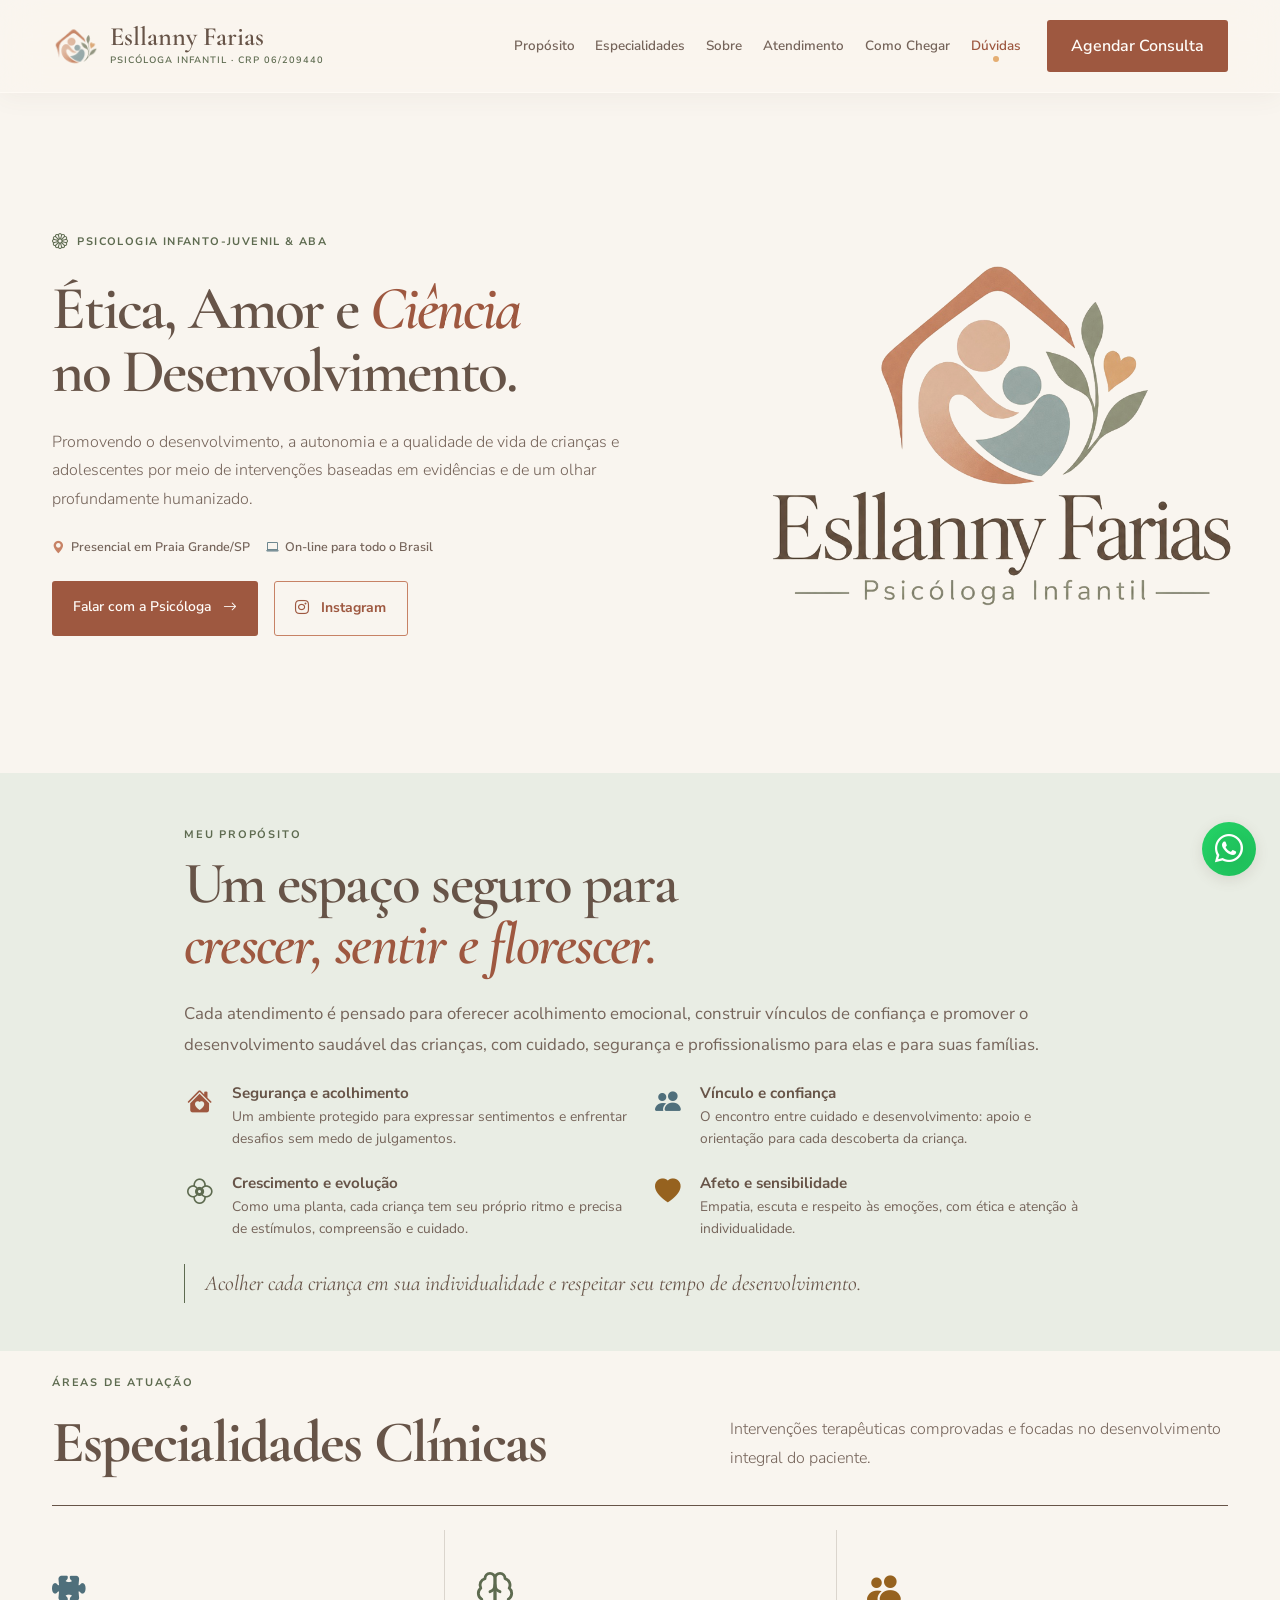
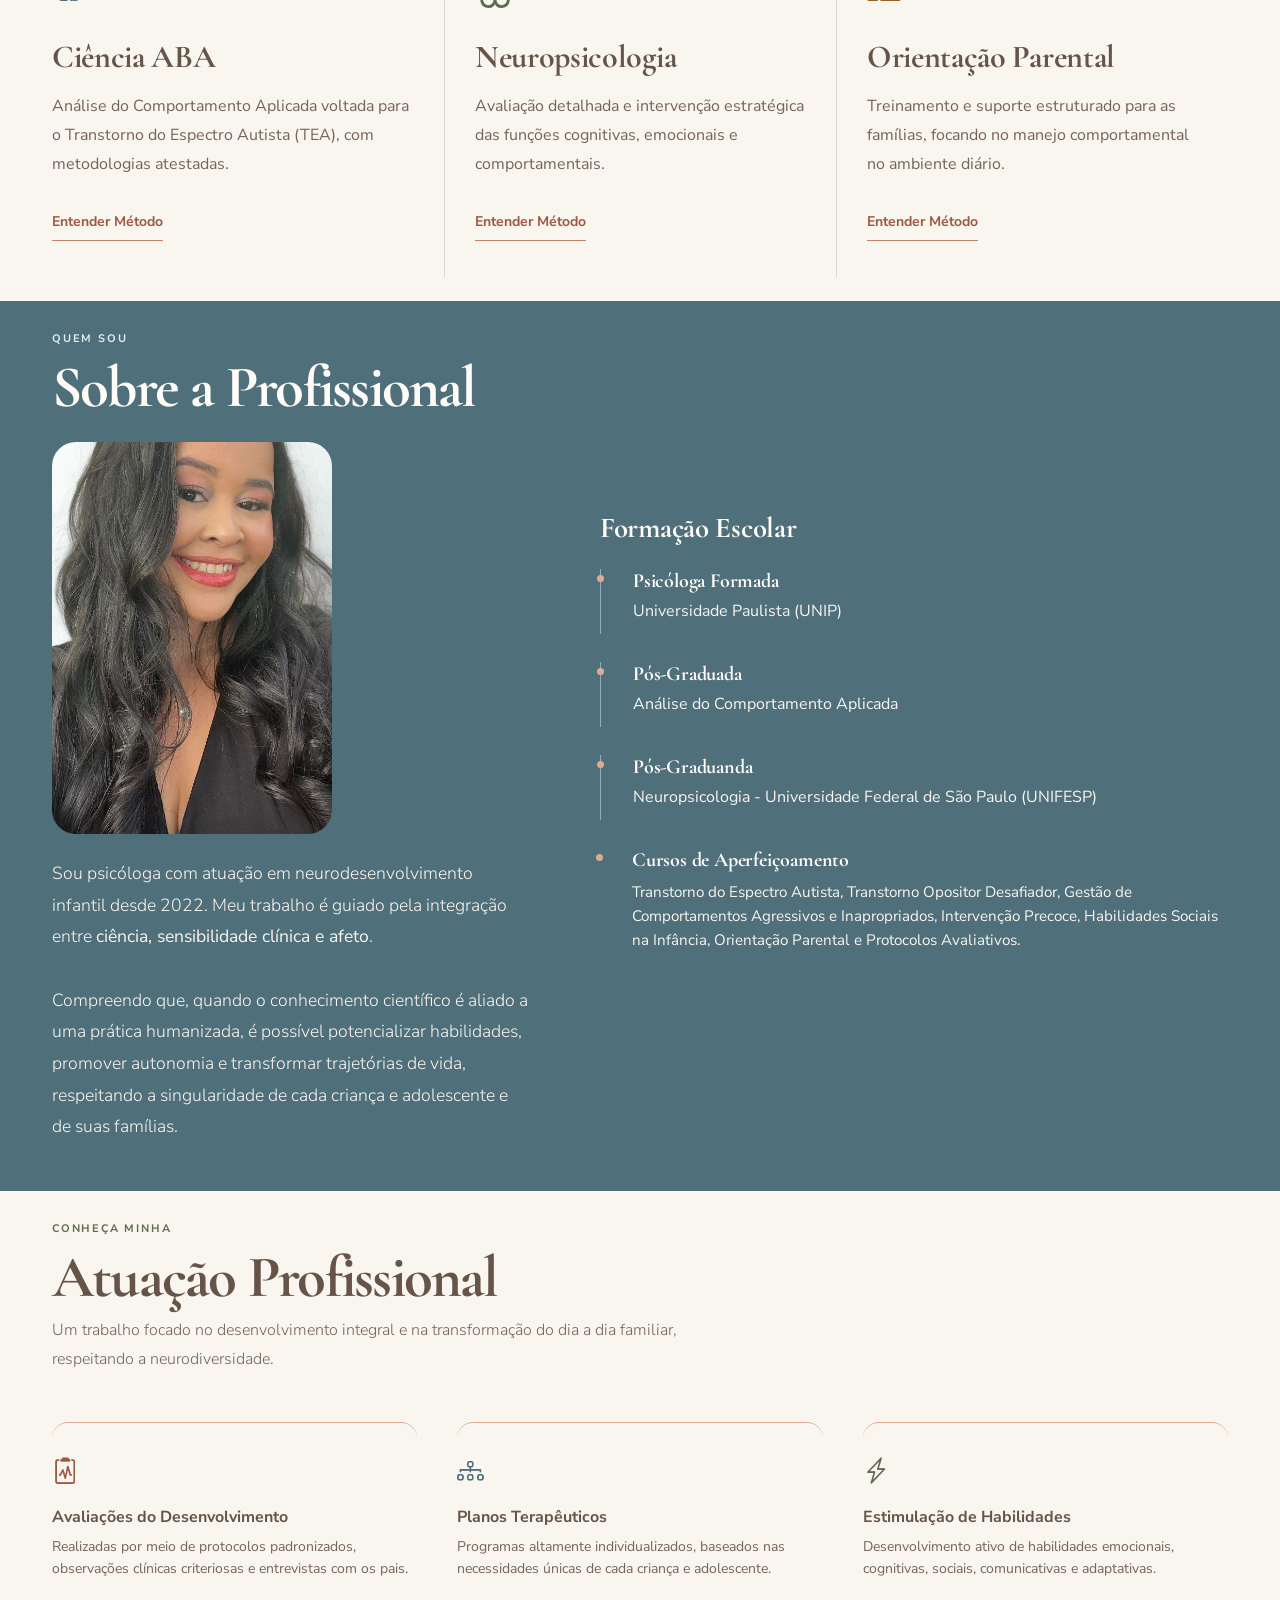
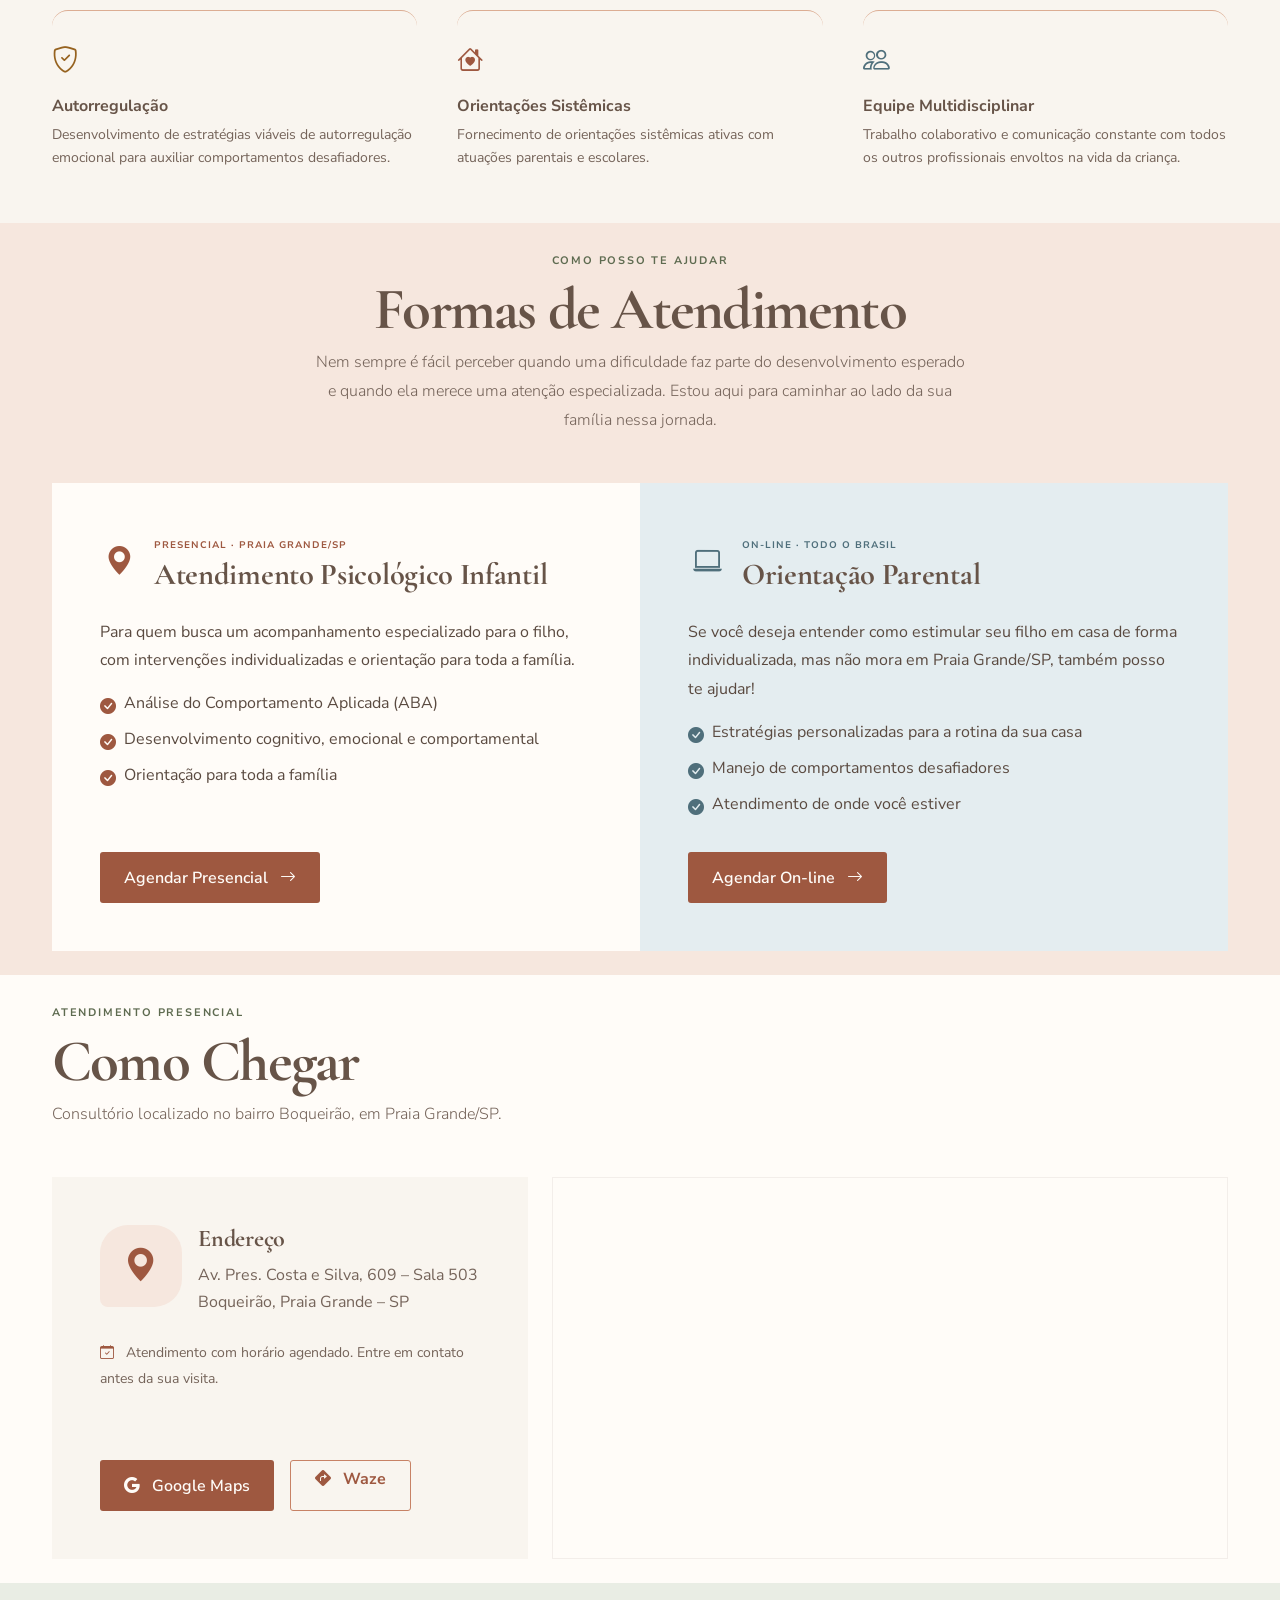
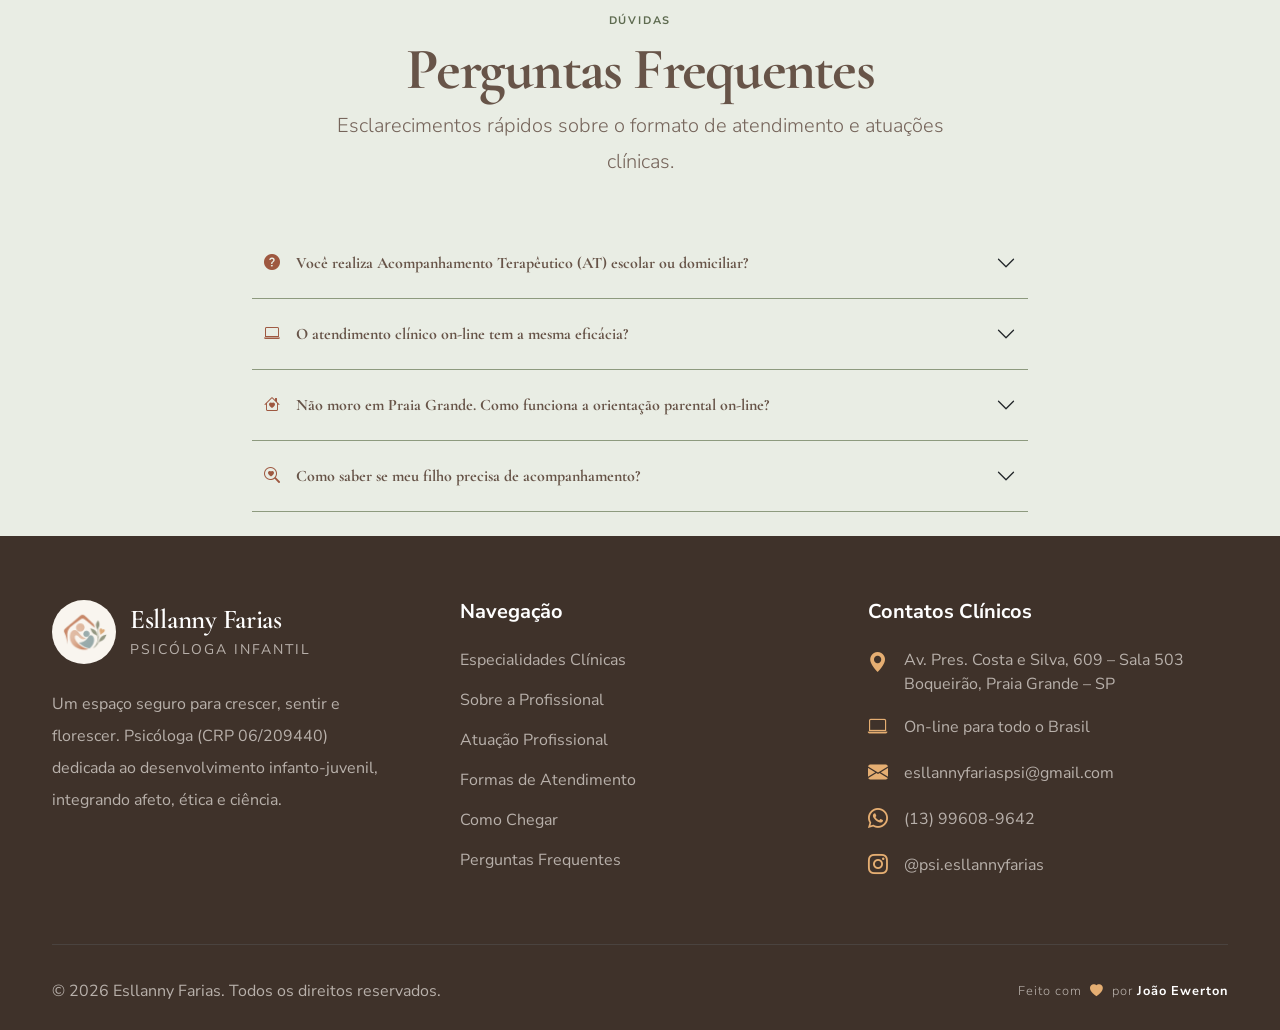
==== commit c588dc3f: "Atualiza site, identidade visual e apresentação profissional" ====
--- a/index.html
+++ b/index.html
@@ -5,13 +5,50 @@
     <meta charset="UTF-8">
     <meta name="viewport" content="width=device-width, initial-scale=1.0">
     <meta name="description"
-        content="Esllanny Farias - Psicóloga Clínica (CRP 06/209440). Atendimento infantil, Ciência ABA e Orientação Parental. Agende sua consulta!">
-    <title>Esllanny Farias | Psicóloga Clínica</title>
-
-    <!-- Google Fonts: Outfit -->
+        content="Esllanny Farias - Psicóloga Infantil (CRP 06/209440). Um espaço seguro para crescer, sentir e florescer. Atendimento presencial em Praia Grande/SP e Orientação Parental on-line para todo o Brasil.">
+    <title>Esllanny Farias | Psicóloga Infantil</title>
+    <meta name="theme-color" content="#F9F5EF">
+
+    <!-- Favicon -->
+    <link rel="icon" type="image/png" href="img/favicon.png">
+    <link rel="apple-touch-icon" href="img/favicon.png">
+
+    <!-- Prévia ao compartilhar o link (WhatsApp, Instagram, Facebook) -->
+    <!-- og:image precisa do endereço completo do site, ex: https://seudominio.com.br/img/logo.png -->
+    <meta property="og:type" content="website">
+    <meta property="og:locale" content="pt_BR">
+    <meta property="og:title" content="Esllanny Farias | Psicóloga Infantil">
+    <meta property="og:description"
+        content="Um espaço seguro para crescer, sentir e florescer. Atendimento presencial em Praia Grande/SP e Orientação Parental on-line para todo o Brasil.">
+    <meta property="og:image" content="img/logo.png">
+
+    <!-- Dados estruturados para o Google (busca local) -->
+    <script type="application/ld+json">
+    {
+        "@context": "https://schema.org",
+        "@type": "Psychologist",
+        "name": "Esllanny Farias - Psicóloga Infantil",
+        "description": "Psicóloga Infantil (CRP 06/209440). Atendimento presencial em Praia Grande/SP e Orientação Parental on-line para todo o Brasil.",
+        "image": "img/perfil.jpg",
+        "logo": "img/logo.png",
+        "telephone": "+55-13-99608-9642",
+        "email": "esllannyfariaspsi@gmail.com",
+        "address": {
+            "@type": "PostalAddress",
+            "streetAddress": "Av. Pres. Costa e Silva, 609 - Sala 503, Boqueirão",
+            "addressLocality": "Praia Grande",
+            "addressRegion": "SP",
+            "addressCountry": "BR"
+        },
+        "areaServed": ["Praia Grande", "Brasil"],
+        "sameAs": ["https://www.instagram.com/psi.esllannyfarias/"]
+    }
+    </script>
+
+    <!-- Google Fonts: Cormorant Garamond (títulos, como o nome na logo) + Nunito Sans (textos) -->
     <link rel="preconnect" href="https://fonts.googleapis.com">
     <link rel="preconnect" href="https://fonts.gstatic.com" crossorigin>
-    <link href="https://fonts.googleapis.com/css2?family=Outfit:wght@300;400;500;600;700;800&display=swap"
+    <link href="https://fonts.googleapis.com/css2?family=Cormorant+Garamond:ital,wght@0,500;0,600;0,700;1,500;1,600&family=Nunito+Sans:wght@400;600;700&display=swap"
         rel="stylesheet">
 
     <!-- Bootstrap & Icons -->
@@ -19,38 +56,40 @@
         integrity="sha384-EVSTQN3/azprG1Anm3QDgpJLIm9Nao0Yz1ztcQTwFspd3yD65VohhpuuCOmLASjC" crossorigin="anonymous">
     <link rel="stylesheet" href="https://cdn.jsdelivr.net/npm/bootstrap-icons@1.11.3/font/bootstrap-icons.min.css">
 
-    <!-- AOS Animation CSS -->
-    <link href="https://unpkg.com/aos@2.3.1/dist/aos.css" rel="stylesheet">
+    
 
     <link rel="stylesheet" href="style.css">
 </head>
 
 <body>
 
-    <nav class="navbar navbar-expand-lg glass-nav sticky-top py-3">
+    <nav class="navbar navbar-expand-xl glass-nav sticky-top py-2">
         <div class="container">
-            <a class="navbar-brand d-flex align-items-center" href="#" data-aos="fade-down">
-                <div class="logo-circle-custom">
-                    EF
-                </div>
-                <div class="lh-1">
-                    <span class="fw-bold d-block mb-0 text-dark" style="font-size: 1.2rem;">Esllanny Farias</span>
-                    <small class="text-marrom-destaque fw-bold" style="font-size: 11px; letter-spacing: 1px;">CRP
-                        06/209440</small>
+            <a class="navbar-brand d-flex align-items-center" href="#inicio">
+                <img src="img/logo-simbolo.png" alt="" class="brand-logo">
+                <div>
+                    <span class="brand-nome d-block">Esllanny Farias</span>
+                    <small class="brand-sub d-block mt-1">PSICÓLOGA INFANTIL · CRP 06/209440</small>
                 </div>
             </a>
 
-            <button class="navbar-toggler border-0" type="button" data-bs-toggle="collapse" data-bs-target="#navbarNav">
-                <i class="bi bi-list fs-1 text-marrom-destaque"></i>
+            <button class="navbar-toggler border-0" type="button" data-bs-toggle="collapse" data-bs-target="#navbarNav"
+                aria-controls="navbarNav" aria-expanded="false" aria-label="Abrir menu">
+                <i class="bi bi-list fs-1 text-destaque"></i>
             </button>
 
             <div class="collapse navbar-collapse" id="navbarNav">
-                <ul class="navbar-nav ms-auto align-items-center" data-aos="fade-down" data-aos-delay="100">
-                    <li class="nav-item"><a class="nav-link px-3" href="#inicio">Início</a></li>
+                <ul class="navbar-nav ms-auto align-items-center">
+                    <li class="nav-item"><a class="nav-link px-3" href="#proposito">Propósito</a></li>
+                    <li class="nav-item"><a class="nav-link px-3" href="#especialidades">Especialidades</a></li>
                     <li class="nav-item"><a class="nav-link px-3" href="#sobre">Sobre</a></li>
-                    <li class="nav-item"><a class="nav-link px-3" href="#especialidades">Especialidades</a></li>
-                    <li class="nav-item ms-lg-3 mt-3 mt-lg-0">
-                        <a class="btn btn-marrom-vweb px-4 rounded-pill" href="https://wa.me/5513996089642">
+                    <li class="nav-item"><a class="nav-link px-3" href="#atendimento">Atendimento</a></li>
+                    <li class="nav-item"><a class="nav-link px-3" href="#como-chegar">Como Chegar</a></li>
+                    <li class="nav-item"><a class="nav-link px-3" href="#faq">Dúvidas</a></li>
+                    <li class="nav-item ms-xl-3 mt-3 mt-xl-0 mb-2 mb-xl-0">
+                        <a class="btn btn-marca px-4 rounded-pill"
+                            href="https://wa.me/5513996089642?text=Olá!%20Gostaria%20de%20agendar%20uma%20consulta."
+                            target="_blank" rel="noopener">
                             Agendar Consulta
                         </a>
                     </li>
@@ -63,54 +102,122 @@
         <header id="inicio" class="pt-4 pb-5 overflow-hidden section-sand">
             <div class="container pt-2 pb-lg-5">
                 <div class="row align-items-center">
-                    <div class="col-lg-6 mb-5 mb-lg-0" data-aos="fade-right">
+                    <div class="hero-content">
                         <div class="badge rounded-pill badge-custom mb-4 d-inline-flex align-items-center">
-                            <i class="bi bi-stars me-2 fs-6"></i>
+                            <i class="bi bi-flower1 me-2 fs-6"></i>
                             Psicologia Infanto-Juvenil & ABA
                         </div>
-                        <h1 class="display-3 fw-bolder text-dark mb-4" style="line-height: 1.15;">
-                            Ética, Amor e <span class="text-marrom-gradient">Ciência</span>
-                            no Desenvolvimento.
+                        <h1 class="display-3 text-dark mb-4" style="line-height: 1.1;">
+                            Ética, Amor e <span class="text-gradient-marca">Ciência</span> no Desenvolvimento.
                         </h1>
-                        <p class="lead text-muted mb-5 fs-5" style="max-width: 90%;">
-                            Ajudando crianças a alcançarem seu potencial máximo através de intervenções baseadas em
-                            evidências e um olhar profundamente humanizado.
+                        <p class="lead text-muted mb-4 fs-5" style="max-width: 90%;">
+                            Promovendo o desenvolvimento, a autonomia e a qualidade de vida de crianças e adolescentes por meio de intervenções baseadas em evidências e de um olhar profundamente humanizado.
                         </p>
+                        <div class="d-flex flex-wrap gap-3 mb-4 text-muted" style="font-weight: 600;">
+                            <span><i class="bi bi-geo-alt-fill me-1" style="color: var(--terracota);"></i> Presencial em Praia Grande/SP</span>
+                            <span><i class="bi bi-laptop me-1" style="color: var(--azul-escuro);"></i> On-line para todo o Brasil</span>
+                        </div>
                         <div class="d-flex flex-wrap gap-3">
-                            <a href="https://wa.me/5513996089642" class="btn btn-marrom-vweb btn-lg px-5 rounded-pill">
-                                Falar com Especialista <i class="bi bi-arrow-right ms-2"></i>
+                            <a href="https://wa.me/5513996089642?text=Olá!%20Gostaria%20de%20agendar%20uma%20consulta."
+                                class="btn btn-marca btn-lg px-5 rounded-pill" target="_blank" rel="noopener">
+                                Falar com a Psicóloga <i class="bi bi-arrow-right ms-2"></i>
                             </a>
-                        </div>
-                    </div>
-
-                    <div class="col-lg-6 text-center" data-aos="fade-left" data-aos-delay="200">
-                        <div class="hero-img-container">
-                            <div class="hero-shape"></div>
-                            <img src="img/perfil.jpg.jpeg" alt="Dra. Esllanny Farias" class="hero-img">
-                        </div>
+                            <a href="https://www.instagram.com/psi.esllannyfarias/"
+                                class="btn btn-outline-marca btn-lg px-4 rounded-pill" target="_blank" rel="noopener">
+                                <i class="bi bi-instagram me-2"></i> Instagram
+                            </a>
+                        </div>
+                    </div>
+
+                    <div class="hero-brand">
+                        <img src="img/logo.png" alt="Esllanny Farias — Psicóloga Infantil" decoding="async" fetchpriority="high">
                     </div>
                 </div>
             </div>
         </header>
 
         <a href="https://wa.me/5513996089642?text=Olá!%20Gostaria%20de%20agendar%20uma%20consulta."
-            class="whatsapp-float" aria-label="Falar com Esllanny no WhatsApp" target="_blank" data-aos="zoom-in">
-            <img src="https://upload.wikimedia.org/wikipedia/commons/6/6b/WhatsApp.svg" alt="Ícone do WhatsApp">
+            class="whatsapp-float" aria-label="Falar com Esllanny no WhatsApp" target="_blank" rel="noopener"
+           >
+            <i class="bi bi-whatsapp" aria-hidden="true"></i>
         </a>
 
-        <section id="especialidades" class="py-4 section-white">
+        <section id="proposito" class="py-5 section-white">
             <div class="container py-4">
-                <div class="text-center mb-5" data-aos="fade-up">
-                    <span class="text-marrom-destaque fw-bold text-uppercase"
-                        style="letter-spacing: 2px; font-size: 0.9rem;">Áreas de Atuação</span>
+                <div class="row align-items-center g-5">
+                    <div class="col-12 proposito-conteudo mx-auto">
+                        <span class="eyebrow eyebrow-linha">Meu Propósito</span>
+                        <h2 class="display-5 mt-2 mb-4">Um espaço seguro para <span
+                                class="text-gradient-marca">crescer, sentir e florescer.</span></h2>
+                        <p class="text-muted mb-4" style="font-size: 1.05rem;">
+                            Cada atendimento é pensado para oferecer acolhimento emocional, construir vínculos de
+                            confiança e promover o desenvolvimento saudável das crianças, com cuidado, segurança e
+                            profissionalismo para elas e para suas famílias.
+                        </p>
+
+                        <div class="row g-4 mb-4">
+                            <div class="col-sm-6">
+                                <div class="elemento accent-terracota">
+                                    <div class="icon-highlight"><i class="bi bi-house-heart-fill"></i></div>
+                                    <div>
+                                        <h5 class="fw-bold mb-1">Segurança e acolhimento</h5>
+                                        <p class="small mb-0" style="line-height: 1.6;">Um ambiente protegido para
+                                            expressar sentimentos e enfrentar desafios sem medo de julgamentos.</p>
+                                    </div>
+                                </div>
+                            </div>
+                            <div class="col-sm-6">
+                                <div class="elemento accent-azul">
+                                    <div class="icon-highlight"><i class="bi bi-people-fill"></i></div>
+                                    <div>
+                                        <h5 class="fw-bold mb-1">Vínculo e confiança</h5>
+                                        <p class="small mb-0" style="line-height: 1.6;">O encontro entre cuidado e
+                                            desenvolvimento: apoio e orientação para cada descoberta da criança.</p>
+                                    </div>
+                                </div>
+                            </div>
+                            <div class="col-sm-6">
+                                <div class="elemento accent-salvia">
+                                    <div class="icon-highlight"><i class="bi bi-flower2"></i></div>
+                                    <div>
+                                        <h5 class="fw-bold mb-1">Crescimento e evolução</h5>
+                                        <p class="small mb-0" style="line-height: 1.6;">Como uma planta, cada criança
+                                            tem seu próprio ritmo e precisa de estímulos, compreensão e cuidado.</p>
+                                    </div>
+                                </div>
+                            </div>
+                            <div class="col-sm-6">
+                                <div class="elemento accent-dourado">
+                                    <div class="icon-highlight"><i class="bi bi-heart-fill"></i></div>
+                                    <div>
+                                        <h5 class="fw-bold mb-1">Afeto e sensibilidade</h5>
+                                        <p class="small mb-0" style="line-height: 1.6;">Empatia, escuta e respeito às
+                                            emoções, com ética e atenção à individualidade.</p>
+                                    </div>
+                                </div>
+                            </div>
+                        </div>
+
+                        <p class="conceito-frase mb-0">
+                            Acolher cada criança em sua individualidade e respeitar seu tempo de desenvolvimento.
+                        </p>
+                    </div>
+                </div>
+            </div>
+        </section>
+
+        <section id="especialidades" class="py-4 section-sand">
+            <div class="container py-4">
+                <div class="text-center mb-5">
+                    <span class="eyebrow eyebrow-linha">Áreas de Atuação</span>
                     <h2 class="display-5 fw-bolder mt-2">Especialidades Clínicas</h2>
                     <p class="text-muted lead mx-auto" style="max-width: 600px;">Intervenções terapêuticas comprovadas e
                         focadas no desenvolvimento integral do paciente.</p>
                 </div>
 
                 <div class="row g-4">
-                    <div class="col-md-4" data-aos="fade-up" data-aos-delay="100">
-                        <div class="card h-100 border-0 p-4 text-center px-4 py-5">
+                    <div class="col-md-4">
+                        <div class="card accent-azul h-100 border-0 p-4 text-center px-4 py-5">
                             <div class="icon-highlight mb-4">
                                 <i class="bi bi-puzzle-fill"></i>
                             </div>
@@ -119,7 +226,7 @@
                                 <p class="text-muted mb-0">Análise do Comportamento Aplicada voltada para o Transtorno
                                     do Espectro Autista (TEA), com metodologias atestadas.</p>
                                 <button type="button"
-                                    class="btn btn-outline-marrom-vweb mt-4 rounded-pill btn-sm fw-bold px-4 py-2"
+                                    class="btn btn-outline-marca mt-4 rounded-pill btn-sm fw-bold px-4 py-2"
                                     data-bs-toggle="modal" data-bs-target="#modalAba">
                                     Entender Método
                                 </button>
@@ -127,8 +234,8 @@
                         </div>
                     </div>
 
-                    <div class="col-md-4" data-aos="fade-up" data-aos-delay="200">
-                        <div class="card h-100 border-0 p-4 text-center px-4 py-5">
+                    <div class="col-md-4">
+                        <div class="card accent-salvia h-100 border-0 p-4 text-center px-4 py-5">
                             <div class="icon-highlight mb-4">
                                 <svg xmlns="http://www.w3.org/2000/svg" width="40" height="40" viewBox="0 0 24 24"
                                     fill="none" stroke="currentColor" stroke-width="1.7" stroke-linecap="round"
@@ -145,7 +252,7 @@
                                 <p class="text-muted mb-0">Avaliação detalhada e intervenção estratégica das funções
                                     cognitivas, emocionais e comportamentais.</p>
                                 <button type="button"
-                                    class="btn btn-outline-marrom-vweb mt-4 rounded-pill btn-sm fw-bold px-4 py-2"
+                                    class="btn btn-outline-marca mt-4 rounded-pill btn-sm fw-bold px-4 py-2"
                                     data-bs-toggle="modal" data-bs-target="#modalNeuro">
                                     Entender Método
                                 </button>
@@ -153,8 +260,8 @@
                         </div>
                     </div>
 
-                    <div class="col-md-4" data-aos="fade-up" data-aos-delay="300">
-                        <div class="card h-100 border-0 p-4 text-center px-4 py-5">
+                    <div class="col-md-4">
+                        <div class="card accent-dourado h-100 border-0 p-4 text-center px-4 py-5">
                             <div class="icon-highlight mb-4">
                                 <i class="bi bi-people-fill"></i>
                             </div>
@@ -163,7 +270,7 @@
                                 <p class="text-muted mb-0">Treinamento e suporte estruturado para as famílias, focando
                                     no manejo comportamental no ambiente diário.</p>
                                 <button type="button"
-                                    class="btn btn-outline-marrom-vweb mt-4 rounded-pill btn-sm fw-bold px-4 py-2"
+                                    class="btn btn-outline-marca mt-4 rounded-pill btn-sm fw-bold px-4 py-2"
                                     data-bs-toggle="modal" data-bs-target="#modalParental">
                                     Entender Método
                                 </button>
@@ -174,13 +281,13 @@
             </div>
         </section>
 
-        <section id="sobre" class="py-4 section-sand">
+        <section id="sobre" class="py-4 section-white">
             <div class="container py-4">
                 <div class="row align-items-center">
-                    <div class="col-lg-5 mb-5 mb-lg-0" data-aos="fade-right">
-                        <span class="text-marrom-destaque fw-bold text-uppercase"
-                            style="letter-spacing: 2px; font-size: 0.9rem;">Quem Sou</span>
+                    <div class="col-lg-5 mb-5 mb-lg-0">
+                        <span class="eyebrow eyebrow-linha">Quem Sou</span>
                         <h2 class="display-5 fw-bolder mt-2 mb-4">Sobre a Profissional</h2>
+                        <img src="img/perfil.jpg" alt="Esllanny Farias, psicóloga infantil" class="sobre-foto mb-4" loading="lazy" decoding="async">
                         <p class="text-muted lead pb-2" style="font-size: 1.1rem; line-height: 1.8;">
                             Sou psicóloga com atuação em neurodesenvolvimento infantil desde 2022. Meu trabalho é guiado pela integração entre <strong>ciência, sensibilidade clínica e afeto</strong>. 
                             <br><br>
@@ -192,22 +299,22 @@
                             <h3 class="fw-bold mb-4 text-dark d-flex align-items-center">
                                 Formação Escolar
                             </h3>
-                            <div class="timeline-item" data-aos="fade-left" data-aos-delay="100">
+                            <div class="timeline-item">
                                 <h4 class="fw-bold mb-1 text-dark fs-5">Psicóloga Formada</h4>
                                 <p class="mb-0 text-muted">Universidade Paulista (UNIP)</p>
                             </div>
                             
-                            <div class="timeline-item" data-aos="fade-left" data-aos-delay="200">
+                            <div class="timeline-item">
                                 <h4 class="fw-bold mb-1 text-dark fs-5">Pós-Graduada</h4>
                                 <p class="mb-0 text-muted">Análise do Comportamento Aplicada</p>
                             </div>
                             
-                            <div class="timeline-item" data-aos="fade-left" data-aos-delay="300">
+                            <div class="timeline-item">
                                 <h4 class="fw-bold mb-1 text-dark fs-5">Pós-Graduanda</h4>
                                 <p class="mb-0 text-muted">Neuropsicologia - Universidade Federal de São Paulo (UNIFESP)</p>
                             </div>
                             
-                            <div class="timeline-item border-0 pb-0" data-aos="fade-left" data-aos-delay="400">
+                            <div class="timeline-item border-0 pb-0">
                                 <h4 class="fw-bold mb-1 text-dark fs-5">Cursos de Aperfeiçoamento</h4>
                                 <p class="mb-0 text-muted mt-2" style="font-size: 0.95rem; line-height: 1.6;">
                                     Transtorno do Espectro Autista, Transtorno Opositor Desafiador, Gestão de Comportamentos Agressivos e Inapropriados, Intervenção Precoce, Habilidades Sociais na Infância, Orientação Parental e Protocolos Avaliativos.
@@ -219,59 +326,58 @@
             </div>
         </section>
 
-        <section id="experiencia" class="py-4 section-white">
+        <section id="experiencia" class="py-4 section-sand">
             <div class="container py-4">
-                <div class="text-center mb-5" data-aos="fade-up">
-                    <span class="text-marrom-destaque fw-bold text-uppercase"
-                        style="letter-spacing: 2px; font-size: 0.9rem;">Conheça minha</span>
+                <div class="text-center mb-5">
+                    <span class="eyebrow eyebrow-linha">Conheça minha</span>
                     <h2 class="display-5 fw-bolder mt-2">Atuação Profissional</h2>
                     <p class="text-muted lead mx-auto" style="max-width: 650px;">Um trabalho focado no desenvolvimento integral e na transformação do dia a dia familiar, respeitando a neurodiversidade.</p>
                 </div>
 
                 <div class="row g-4 justify-content-center">
-                    <div class="col-md-6 col-lg-4" data-aos="fade-up" data-aos-delay="100">
-                        <div class="card h-100 border-0 p-4 rounded-4 text-center" style="background-color: var(--sand-bg);">
-                            <div class="mb-3"><i class="bi bi-clipboard2-pulse fs-1 text-marrom-destaque"></i></div>
+                    <div class="col-md-6 col-lg-4">
+                        <div class="card card-atuacao accent-terracota h-100 border-0 p-4 rounded-4 text-center">
+                            <div class="mb-3"><i class="bi bi-clipboard2-pulse fs-1"></i></div>
                             <h5 class="fw-bold text-dark">Avaliações do Desenvolvimento</h5>
                             <p class="text-muted mb-0 small" style="line-height: 1.6;">Realizadas por meio de protocolos padronizados, observações clínicas criteriosas e entrevistas com os pais.</p>
                         </div>
                     </div>
                     
-                    <div class="col-md-6 col-lg-4" data-aos="fade-up" data-aos-delay="200">
-                        <div class="card h-100 border-0 p-4 rounded-4 text-center" style="background-color: var(--sand-bg);">
-                            <div class="mb-3"><i class="bi bi-diagram-3 fs-1 text-marrom-destaque"></i></div>
+                    <div class="col-md-6 col-lg-4">
+                        <div class="card card-atuacao accent-azul h-100 border-0 p-4 rounded-4 text-center">
+                            <div class="mb-3"><i class="bi bi-diagram-3 fs-1"></i></div>
                             <h5 class="fw-bold text-dark">Planos Terapêuticos</h5>
                             <p class="text-muted mb-0 small" style="line-height: 1.6;">Programas altamente individualizados, baseados nas necessidades únicas de cada criança e adolescente.</p>
                         </div>
                     </div>
 
-                    <div class="col-md-6 col-lg-4" data-aos="fade-up" data-aos-delay="300">
-                        <div class="card h-100 border-0 p-4 rounded-4 text-center" style="background-color: var(--sand-bg);">
-                            <div class="mb-3"><i class="bi bi-lightning-charge fs-1 text-marrom-destaque"></i></div>
+                    <div class="col-md-6 col-lg-4">
+                        <div class="card card-atuacao accent-salvia h-100 border-0 p-4 rounded-4 text-center">
+                            <div class="mb-3"><i class="bi bi-lightning-charge fs-1"></i></div>
                             <h5 class="fw-bold text-dark">Estimulação de Habilidades</h5>
                             <p class="text-muted mb-0 small" style="line-height: 1.6;">Desenvolvimento ativo de habilidades emocionais, cognitivas, sociais, comunicativas e adaptativas.</p>
                         </div>
                     </div>
 
-                    <div class="col-md-6 col-lg-4" data-aos="fade-up" data-aos-delay="400">
-                        <div class="card h-100 border-0 p-4 rounded-4 text-center" style="background-color: var(--sand-bg);">
-                            <div class="mb-3"><i class="bi bi-shield-check fs-1 text-marrom-destaque"></i></div>
+                    <div class="col-md-6 col-lg-4">
+                        <div class="card card-atuacao accent-dourado h-100 border-0 p-4 rounded-4 text-center">
+                            <div class="mb-3"><i class="bi bi-shield-check fs-1"></i></div>
                             <h5 class="fw-bold text-dark">Autorregulação</h5>
                             <p class="text-muted mb-0 small" style="line-height: 1.6;">Desenvolvimento de estratégias viáveis de autorregulação emocional para auxiliar comportamentos desafiadores.</p>
                         </div>
                     </div>
 
-                    <div class="col-md-6 col-lg-4" data-aos="fade-up" data-aos-delay="500">
-                        <div class="card h-100 border-0 p-4 rounded-4 text-center" style="background-color: var(--sand-bg);">
-                            <div class="mb-3"><i class="bi bi-house-heart fs-1 text-marrom-destaque"></i></div>
+                    <div class="col-md-6 col-lg-4">
+                        <div class="card card-atuacao accent-terracota h-100 border-0 p-4 rounded-4 text-center">
+                            <div class="mb-3"><i class="bi bi-house-heart fs-1"></i></div>
                             <h5 class="fw-bold text-dark">Orientações Sistêmicas</h5>
                             <p class="text-muted mb-0 small" style="line-height: 1.6;">Fornecimento de orientações sistêmicas ativas com atuações parentais e escolares.</p>
                         </div>
                     </div>
 
-                    <div class="col-md-6 col-lg-4" data-aos="fade-up" data-aos-delay="600">
-                        <div class="card h-100 border-0 p-4 rounded-4 text-center" style="background-color: var(--sand-bg);">
-                            <div class="mb-3"><i class="bi bi-people fs-1 text-marrom-destaque"></i></div>
+                    <div class="col-md-6 col-lg-4">
+                        <div class="card card-atuacao accent-azul h-100 border-0 p-4 rounded-4 text-center">
+                            <div class="mb-3"><i class="bi bi-people fs-1"></i></div>
                             <h5 class="fw-bold text-dark">Equipe Multidisciplinar</h5>
                             <p class="text-muted mb-0 small" style="line-height: 1.6;">Trabalho colaborativo e comunicação constante com todos os outros profissionais envoltos na vida da criança.</p>
                         </div>
@@ -280,24 +386,150 @@
             </div>
         </section>
 
-        <section id="faq" class="py-4 section-white border-top border-light">
+        <section id="atendimento" class="py-4 section-white">
             <div class="container py-4">
-                <div class="text-center mb-5" data-aos="fade-up">
-                    <span class="text-marrom-destaque fw-bold text-uppercase"
-                        style="letter-spacing: 2px; font-size: 0.9rem;">Dúvidas</span>
+                <div class="text-center mb-5">
+                    <span class="eyebrow eyebrow-linha">Como posso te ajudar</span>
+                    <h2 class="display-5 fw-bolder mt-2">Formas de Atendimento</h2>
+                    <p class="text-muted lead mx-auto" style="max-width: 650px;">Nem sempre é fácil perceber quando uma
+                        dificuldade faz parte do desenvolvimento esperado e quando ela merece uma atenção especializada.
+                        Estou aqui para caminhar ao lado da sua família nessa jornada.</p>
+                </div>
+
+                <div class="row g-4 justify-content-center">
+                    <div class="col-lg-6">
+                        <div class="card card-presencial accent-terracota h-100 border-0 p-4 p-lg-5">
+                            <div class="d-flex align-items-center mb-4">
+                                <div class="icon-highlight m-0 me-3 flex-shrink-0">
+                                    <i class="bi bi-geo-alt-fill"></i>
+                                </div>
+                                <div>
+                                    <span class="badge rounded-pill badge-custom mb-2">Presencial · Praia Grande/SP</span>
+                                    <h4 class="fw-bold mb-0 text-dark">Atendimento Psicológico Infantil</h4>
+                                </div>
+                            </div>
+                            <p class="text-muted">Para quem busca um acompanhamento especializado para o filho, com
+                                intervenções individualizadas e orientação para toda a família.</p>
+                            <ul class="list-unstyled text-muted mb-4">
+                                <li class="mb-2 d-flex"><i class="bi bi-check-circle-fill icone-accent me-2 mt-1"></i>
+                                    Análise do Comportamento Aplicada (ABA)</li>
+                                <li class="mb-2 d-flex"><i class="bi bi-check-circle-fill icone-accent me-2 mt-1"></i>
+                                    Desenvolvimento cognitivo, emocional e comportamental</li>
+                                <li class="mb-2 d-flex"><i class="bi bi-check-circle-fill icone-accent me-2 mt-1"></i>
+                                    Orientação para toda a família</li>
+                            </ul>
+                            <div class="mt-auto">
+                                <a href="https://wa.me/5513996089642?text=Olá!%20Gostaria%20de%20saber%20mais%20sobre%20o%20atendimento%20presencial%20em%20Praia%20Grande."
+                                    class="btn btn-marca rounded-pill px-4" target="_blank">
+                                    Agendar Presencial <i class="bi bi-arrow-right ms-2"></i>
+                                </a>
+                            </div>
+                        </div>
+                    </div>
+
+                    <div class="col-lg-6">
+                        <div class="card card-online accent-azul h-100 border-0 p-4 p-lg-5">
+                            <div class="d-flex align-items-center mb-4">
+                                <div class="icon-highlight m-0 me-3 flex-shrink-0">
+                                    <i class="bi bi-laptop"></i>
+                                </div>
+                                <div>
+                                    <span class="badge rounded-pill badge-custom mb-2">On-line · Todo o Brasil</span>
+                                    <h4 class="fw-bold mb-0 text-dark">Orientação Parental</h4>
+                                </div>
+                            </div>
+                            <p class="text-muted">Se você deseja entender como estimular seu filho em casa de forma
+                                individualizada, mas não mora em Praia Grande/SP, também posso te ajudar!</p>
+                            <ul class="list-unstyled text-muted mb-4">
+                                <li class="mb-2 d-flex"><i class="bi bi-check-circle-fill icone-accent me-2 mt-1"></i>
+                                    Estratégias personalizadas para a rotina da sua casa</li>
+                                <li class="mb-2 d-flex"><i class="bi bi-check-circle-fill icone-accent me-2 mt-1"></i>
+                                    Manejo de comportamentos desafiadores</li>
+                                <li class="mb-2 d-flex"><i class="bi bi-check-circle-fill icone-accent me-2 mt-1"></i>
+                                    Atendimento de onde você estiver</li>
+                            </ul>
+                            <div class="mt-auto">
+                                <a href="https://wa.me/5513996089642?text=Olá!%20Gostaria%20de%20saber%20mais%20sobre%20a%20orientação%20parental%20on-line."
+                                    class="btn btn-marca rounded-pill px-4" target="_blank">
+                                    Agendar On-line <i class="bi bi-arrow-right ms-2"></i>
+                                </a>
+                            </div>
+                        </div>
+                    </div>
+                </div>
+            </div>
+        </section>
+
+        <section id="como-chegar" class="py-4 section-sand">
+            <div class="container py-4">
+                <div class="text-center mb-5">
+                    <span class="eyebrow eyebrow-linha">Atendimento Presencial</span>
+                    <h2 class="display-5 fw-bolder mt-2">Como Chegar</h2>
+                    <p class="text-muted lead mx-auto" style="max-width: 650px;">Consultório localizado no bairro
+                        Boqueirão, em Praia Grande/SP.</p>
+                </div>
+
+                <div class="row g-4 align-items-stretch">
+                    <div class="col-lg-5">
+                        <div class="card h-100 border-0 p-4 p-lg-5">
+                            <div class="d-flex mb-4">
+                                <div class="icon-highlight m-0 me-3 flex-shrink-0">
+                                    <i class="bi bi-geo-alt-fill"></i>
+                                </div>
+                                <div>
+                                    <h4 class="fw-bold mb-2 text-dark">Endereço</h4>
+                                    <address class="text-muted mb-0" style="line-height: 1.7;">
+                                        Av. Pres. Costa e Silva, 609 – Sala 503<br>
+                                        Boqueirão, Praia Grande – SP
+                                    </address>
+                                </div>
+                            </div>
+                            <p class="text-muted small mb-4">
+                                <i class="bi bi-calendar-check text-destaque me-2"></i>
+                                Atendimento com horário agendado. Entre em contato antes da sua visita.
+                            </p>
+                            <div class="d-flex flex-wrap gap-3 mt-auto">
+                                <a href="https://www.google.com/maps/dir/?api=1&destination=Av.+Pres.+Costa+e+Silva,+609,+Boqueir%C3%A3o,+Praia+Grande+-+SP"
+                                    class="btn btn-marca rounded-pill px-4" target="_blank" rel="noopener">
+                                    <i class="bi bi-google me-2"></i> Google Maps
+                                </a>
+                                <a href="https://waze.com/ul?q=Av.%20Pres.%20Costa%20e%20Silva%2C%20609%2C%20Praia%20Grande%20-%20SP&navigate=yes"
+                                    class="btn btn-outline-marca rounded-pill px-4" target="_blank" rel="noopener">
+                                    <i class="bi bi-sign-turn-right-fill me-2"></i> Waze
+                                </a>
+                            </div>
+                        </div>
+                    </div>
+
+                    <div class="col-lg-7">
+                        <div class="map-container">
+                            <iframe
+                                src="https://www.google.com/maps?q=Av.+Pres.+Costa+e+Silva,+609,+Boqueir%C3%A3o,+Praia+Grande+-+SP&output=embed"
+                                title="Mapa do consultório de Esllanny Farias em Praia Grande" loading="lazy"
+                                referrerpolicy="no-referrer-when-downgrade" allowfullscreen></iframe>
+                        </div>
+                    </div>
+                </div>
+            </div>
+        </section>
+
+        <section id="faq" class="py-4 section-white">
+            <div class="container py-4">
+                <div class="text-center mb-5">
+                    <span class="eyebrow eyebrow-linha">Dúvidas</span>
                     <h2 class="display-5 fw-bolder mt-2">Perguntas Frequentes</h2>
                     <p class="text-muted lead mx-auto" style="max-width: 650px;">Esclarecimentos rápidos sobre o formato
                         de atendimento e atuações clínicas.</p>
                 </div>
 
                 <div class="row justify-content-center">
-                    <div class="col-lg-8" data-aos="fade-up" data-aos-delay="100">
+                    <div class="col-lg-8">
                         <div class="accordion accordion-flush custom-accordion" id="accordionFaq">
                             <div class="accordion-item border mb-3 rounded-4 shadow-sm overflow-hidden">
                                 <h2 class="accordion-header" id="faq1">
                                     <button class="accordion-button collapsed fw-bold text-dark" type="button"
                                         data-bs-toggle="collapse" data-bs-target="#collapse1">
-                                        <i class="bi bi-question-circle-fill text-marrom-destaque me-3"></i> Você
+                                        <i class="bi bi-question-circle-fill text-destaque me-3"></i> Você
                                         realiza Acompanhamento Terapêutico (AT) escolar ou domiciliar?
                                     </button>
                                 </h2>
@@ -315,16 +547,53 @@
                                 <h2 class="accordion-header" id="faq2">
                                     <button class="accordion-button collapsed fw-bold text-dark" type="button"
                                         data-bs-toggle="collapse" data-bs-target="#collapse2">
-                                        <i class="bi bi-laptop text-marrom-destaque me-3"></i> O atendimento clínico
+                                        <i class="bi bi-laptop text-destaque me-3"></i> O atendimento clínico
                                         on-line tem a mesma eficácia?
                                     </button>
                                 </h2>
                                 <div id="collapse2" class="accordion-collapse collapse" data-bs-parent="#accordionFaq">
                                     <div class="accordion-body text-muted border-top border-light px-4">
-                                        Sim, especialmente paras as sessões de suporte, análise comportamental verbal e
+                                        Sim, especialmente para as sessões de suporte, análise comportamental verbal e
                                         orientação parental (onde focamos nos cuidadores). As avaliações diretas do
                                         indivíduo (neuropsicologia ou aplicação naturalística) costumam ser discutidas
                                         de forma personalizada.
+                                    </div>
+                                </div>
+                            </div>
+
+                            <div class="accordion-item border mb-3 rounded-4 shadow-sm overflow-hidden">
+                                <h2 class="accordion-header" id="faq3">
+                                    <button class="accordion-button collapsed fw-bold text-dark" type="button"
+                                        data-bs-toggle="collapse" data-bs-target="#collapse3">
+                                        <i class="bi bi-house-heart text-destaque me-3"></i> Não moro em Praia
+                                        Grande. Como funciona a orientação parental on-line?
+                                    </button>
+                                </h2>
+                                <div id="collapse3" class="accordion-collapse collapse" data-bs-parent="#accordionFaq">
+                                    <div class="accordion-body text-muted border-top border-light px-4">
+                                        Os encontros acontecem por videochamada, com os pais e cuidadores, de qualquer
+                                        lugar do Brasil. Juntos, entendemos a rotina da família e construímos
+                                        estratégias individualizadas para estimular o desenvolvimento da criança e lidar
+                                        com comportamentos desafiadores no dia a dia, em casa.
+                                    </div>
+                                </div>
+                            </div>
+
+                            <div class="accordion-item border mb-3 rounded-4 shadow-sm overflow-hidden">
+                                <h2 class="accordion-header" id="faq4">
+                                    <button class="accordion-button collapsed fw-bold text-dark" type="button"
+                                        data-bs-toggle="collapse" data-bs-target="#collapse4">
+                                        <i class="bi bi-search-heart text-destaque me-3"></i> Como saber se meu
+                                        filho precisa de acompanhamento?
+                                    </button>
+                                </h2>
+                                <div id="collapse4" class="accordion-collapse collapse" data-bs-parent="#accordionFaq">
+                                    <div class="accordion-body text-muted border-top border-light px-4">
+                                        Nem sempre é fácil perceber quando uma dificuldade faz parte do desenvolvimento
+                                        esperado e quando ela merece uma atenção especializada. Se você tem dúvidas
+                                        sobre a fala, o comportamento, a interação social ou a aprendizagem do seu
+                                        filho, uma conversa inicial ajuda a entender o momento dele e o melhor caminho
+                                        para a família.
                                     </div>
                                 </div>
                             </div>
@@ -340,7 +609,7 @@
                 <div class="modal-content border-0 shadow-lg" style="border-radius: 20px;">
                     <div class="modal-header border-0 pb-0 px-4 pt-4">
                         <h4 class="modal-title fw-bold text-dark d-flex align-items-center">
-                            <div class="bg-soft-marrom text-marrom-destaque rounded-circle p-2 me-3 d-flex align-items-center justify-content-center"
+                            <div class="bg-soft-marca text-destaque rounded-circle p-2 me-3 d-flex align-items-center justify-content-center"
                                 style="width: 45px; height: 45px;"><i class="bi bi-puzzle-fill fs-5"></i></div> Ciência
                             ABA
                         </h4>
@@ -364,7 +633,7 @@
                 <div class="modal-content border-0 shadow-lg" style="border-radius: 20px;">
                     <div class="modal-header border-0 pb-0 px-4 pt-4">
                         <h4 class="modal-title fw-bold text-dark d-flex align-items-center">
-                            <div class="bg-soft-marrom text-marrom-destaque rounded-circle p-2 me-3 d-flex align-items-center justify-content-center"
+                            <div class="bg-soft-marca text-destaque rounded-circle p-2 me-3 d-flex align-items-center justify-content-center"
                                 style="width: 45px; height: 45px;">
                                 <svg xmlns="http://www.w3.org/2000/svg" width="24" height="24" viewBox="0 0 24 24"
                                     fill="none" stroke="currentColor" stroke-width="2" stroke-linecap="round"
@@ -396,7 +665,7 @@
                 <div class="modal-content border-0 shadow-lg" style="border-radius: 20px;">
                     <div class="modal-header border-0 pb-0 px-4 pt-4">
                         <h4 class="modal-title fw-bold text-dark d-flex align-items-center">
-                            <div class="bg-soft-marrom text-marrom-destaque rounded-circle p-2 me-3 d-flex align-items-center justify-content-center"
+                            <div class="bg-soft-marca text-destaque rounded-circle p-2 me-3 d-flex align-items-center justify-content-center"
                                 style="width: 45px; height: 45px;"><i class="bi bi-people-fill fs-5"></i></div>
                             Orientação Parental
                         </h4>
@@ -416,46 +685,67 @@
 
     </main>
 
-    <footer id="contato" class="pt-5 pb-4" style="background-color: #1a1510; color: #e9e6e1;">
+    <footer id="contato" class="pt-5 pb-4 footer-marca">
         <div class="container pt-3">
             <div class="row g-5 mb-5">
                 <div class="col-lg-4">
                     <div class="d-flex align-items-center mb-4">
-                        <div class="logo-circle-custom me-3">
-                            EF
-                        </div>
-                        <h4 class="fw-bold mb-0 text-white">ESLLANNY FARIAS</h4>
+                        <div class="footer-logo"><img src="img/logo-simbolo.png" alt=""></div>
+                        <div>
+                            <h4 class="mb-0 text-white" style="font-size: 1.7rem;">Esllanny Farias</h4>
+                            <small class="text-white-50" style="letter-spacing: 2px;">PSICÓLOGA INFANTIL</small>
+                        </div>
                     </div>
                     <p class="text-white-50 lh-lg pe-lg-4">
-                        Psicóloga Clínica (CRP 06/209440) dedicada ao desenvolvimento infanto-juvenil, integrando
-                        empatia à eficácia da ciência ABA.
+                        Um espaço seguro para crescer, sentir e florescer. Psicóloga (CRP 06/209440) dedicada ao
+                        desenvolvimento infanto-juvenil, integrando afeto, ética e ciência.
                     </p>
                 </div>
 
                 <div class="col-lg-4">
                     <h5 class="fw-bold text-white mb-4">Navegação</h5>
                     <ul class="list-unstyled">
+                        <li class="mb-3"><a href="#especialidades"
+                                class="text-white-50 text-decoration-none hover-link">Especialidades Clínicas</a></li>
                         <li class="mb-3"><a href="#sobre" class="text-white-50 text-decoration-none hover-link">Sobre a
                                 Profissional</a></li>
-                        <li class="mb-3"><a href="#especialidades"
-                                class="text-white-50 text-decoration-none hover-link">Especialidades Clínicas</a></li>
                         <li class="mb-3"><a href="#experiencia"
-                                class="text-white-50 text-decoration-none hover-link">Trajetória Profissional</a></li>
+                                class="text-white-50 text-decoration-none hover-link">Atuação Profissional</a></li>
+                        <li class="mb-3"><a href="#atendimento"
+                                class="text-white-50 text-decoration-none hover-link">Formas de Atendimento</a></li>
+                        <li class="mb-3"><a href="#como-chegar"
+                                class="text-white-50 text-decoration-none hover-link">Como Chegar</a></li>
+                        <li class="mb-3"><a href="#faq"
+                                class="text-white-50 text-decoration-none hover-link">Perguntas Frequentes</a></li>
                     </ul>
                 </div>
 
                 <div class="col-lg-4">
                     <h5 class="fw-bold text-white mb-4">Contatos Clínicos</h5>
                     <ul class="list-unstyled text-white-50">
-                        <li class="mb-3 d-flex align-items-center">
-                            <i class="bi bi-geo-alt-fill text-marrom-destaque me-3 fs-5"></i> Praia Grande, São Paulo
+                        <li class="mb-3 d-flex align-items-start">
+                            <i class="bi bi-geo-alt-fill text-destaque me-3 fs-5"></i>
+                            <a href="#como-chegar" class="text-white-50 text-decoration-none hover-link">
+                                Av. Pres. Costa e Silva, 609 – Sala 503<br>Boqueirão, Praia Grande – SP
+                            </a>
                         </li>
                         <li class="mb-3 d-flex align-items-center">
-                            <i class="bi bi-envelope-fill text-marrom-destaque me-3 fs-5"></i>
-                            esllannyfariaspsi@gmail.com
+                            <i class="bi bi-laptop text-destaque me-3 fs-5"></i> On-line para todo o Brasil
                         </li>
                         <li class="mb-3 d-flex align-items-center">
-                            <i class="bi bi-whatsapp text-marrom-destaque me-3 fs-5"></i> (13) 99608-9642
+                            <i class="bi bi-envelope-fill text-destaque me-3 fs-5"></i>
+                            <a href="mailto:esllannyfariaspsi@gmail.com"
+                                class="text-white-50 text-decoration-none hover-link">esllannyfariaspsi@gmail.com</a>
+                        </li>
+                        <li class="mb-3 d-flex align-items-center">
+                            <i class="bi bi-whatsapp text-destaque me-3 fs-5"></i>
+                            <a href="https://wa.me/5513996089642" target="_blank" rel="noopener"
+                                class="text-white-50 text-decoration-none hover-link">(13) 99608-9642</a>
+                        </li>
+                        <li class="mb-3 d-flex align-items-center">
+                            <i class="bi bi-instagram text-destaque me-3 fs-5"></i>
+                            <a href="https://www.instagram.com/psi.esllannyfarias/" target="_blank" rel="noopener"
+                                class="text-white-50 text-decoration-none hover-link">@psi.esllannyfarias</a>
                         </li>
                     </ul>
                 </div>
@@ -468,7 +758,7 @@
                     &copy; 2026 Esllanny Farias. Todos os direitos reservados.
                 </p>
                 <p class="fw-light text-white-50 mb-0" style="font-size: 0.8rem; letter-spacing: 1px;">
-                    Feito com <i class="bi bi-heart-fill text-marrom-destaque mx-1"></i> por <span
+                    Feito com <i class="bi bi-heart-fill text-destaque mx-1"></i> por <span
                         class="text-white fw-bold">João Ewerton</span>
                 </p>
             </div>
@@ -480,10 +770,12 @@
         integrity="sha384-MrcW6ZMFYlzcLA8Nl+NtUVF0sA7MsXsP1UyJoMp4YLEuNSfAP+JcXn/tWtIaxVXM"
         crossorigin="anonymous"></script>
 
-    <!-- AOS Animation Script -->
-    <script src="https://unpkg.com/aos@2.3.1/dist/aos.js"></script>
-    <!-- Lógica dinâmica (AOS e Interações de Scroll) -->
-    <script src="server.js"></script>
+    
+    
+    <!-- Navegação e interações -->
+    <script src="main.js"></script>
 </body>
 
-</html>+</html>
+
+
--- a/style.css
+++ b/style.css
@@ -1,26 +1,42 @@
 /* =========================================================================
-   VARIÁVEIS DE DESIGN SYSTEM (Design Pleno & Sereno)
+   IDENTIDADE VISUAL — Esllanny Farias | Psicóloga Infantil
+   Conceito: "Um espaço seguro para crescer, sentir e florescer."
    ========================================================================= */
 :root {
-    /* Paleta de Cores */
-    --marrom-vweb: #996512;
-    --marrom-vweb-hover: #7a500e;
-    --marrom-light: #c78d26;
-    --bg-soft-marrom: rgba(153, 101, 18, 0.06);
-
-    /* Tons Neutros & Fundos */
-    --sand-bg: #fdfbf7;
-    /* Areia sereno */
-    --white-bg: #ffffff;
-    --text-dark: #2c251d;
-    /* Quase preto, mais suave */
-    --text-muted: #6e6459;
-    /* Cinza terroso */
-
-    /* Sombras em Camadas (Manteiga/Suaves) */
-    --shadow-sm: 0 4px 12px rgba(153, 101, 18, 0.04);
-    --shadow-md: 0 12px 28px rgba(153, 101, 18, 0.08);
-    --shadow-lg: 0 20px 48px rgba(153, 101, 18, 0.12);
+    /* Paleta da marca */
+    --terracota: #C78265;         /* Acolhimento e segurança emocional */
+    --terracota-escuro: #9E5840;  /* Versão para textos e botões (legibilidade) */
+    --pessego: #DCAD93;           /* Delicadeza, empatia e sensibilidade */
+    --azul: #90ADB8;              /* Tranquilidade, estabilidade e confiança */
+    --azul-escuro: #4F6F7B;
+    --salvia: #8D9A7E;            /* Equilíbrio, renovação e crescimento */
+    --salvia-escuro: #5E6B50;
+    --dourado: #E5AE72;           /* Esperança e pequenas conquistas */
+    --dourado-escuro: #96621F;
+    --marrom: #675448;            /* Solidez e profissionalismo (tipografia) */
+    --marrom-profundo: #3F322A;
+    --creme: #F9F5EF;             /* Leveza, serenidade e simplicidade */
+    --branco: #FFFCF8;
+
+    /* Texto */
+    --text-dark: var(--marrom);
+    --text-muted: #75645A;
+
+    /* Tons suaves para fundos */
+    --soft-terracota: rgba(199, 130, 101, 0.12);
+    --soft-pessego: #F6E7DE;
+    --soft-azul: #E4EDF0;
+    --soft-salvia: #E9EDE4;
+    --soft-dourado: #FAEEDF;
+
+    /* Tipografia */
+    --font-titulo: 'Cormorant Garamond', Georgia, serif;
+    --font-texto: 'Nunito Sans', 'Segoe UI', sans-serif;
+
+    /* Sombras suaves (tom terracota) */
+    --shadow-sm: 0 4px 12px rgba(103, 84, 72, 0.05);
+    --shadow-md: 0 12px 28px rgba(103, 84, 72, 0.09);
+    --shadow-lg: 0 20px 48px rgba(103, 84, 72, 0.13);
 
     /* Transições */
     --transition-smooth: all 0.4s cubic-bezier(0.25, 0.8, 0.25, 1);
@@ -32,11 +48,12 @@
    ========================================================================= */
 html {
     scroll-behavior: smooth;
+    scroll-padding-top: 90px;
 }
 
 body {
-    font-family: 'Outfit', sans-serif;
-    background-color: var(--sand-bg);
+    font-family: var(--font-texto);
+    background-color: var(--creme);
     color: var(--text-dark);
     overflow-x: hidden;
     -webkit-font-smoothing: antialiased;
@@ -44,26 +61,26 @@
 }
 
 ::selection {
-    background-color: var(--marrom-vweb);
-    color: var(--white-bg);
-}
-
-/* Barra de Rolagem Customizada */
+    background-color: var(--terracota);
+    color: var(--branco);
+}
+
+/* Barra de rolagem */
 ::-webkit-scrollbar {
     width: 10px;
 }
 
 ::-webkit-scrollbar-track {
-    background: var(--sand-bg);
+    background: var(--creme);
 }
 
 ::-webkit-scrollbar-thumb {
-    background: #d4c4af;
+    background: var(--pessego);
     border-radius: 10px;
 }
 
 ::-webkit-scrollbar-thumb:hover {
-    background: var(--marrom-vweb);
+    background: var(--terracota);
 }
 
 /* =========================================================================
@@ -75,9 +92,30 @@
 h4,
 h5,
 h6 {
+    color: var(--text-dark);
+}
+
+h1,
+h2,
+h3,
+h4,
+.font-titulo {
+    font-family: var(--font-titulo);
+    font-weight: 600 !important;
+    letter-spacing: -0.01em;
+}
+
+h5,
+h6 {
     font-weight: 700;
-    letter-spacing: -0.02em;
-    color: var(--text-dark);
+}
+
+.text-dark {
+    color: var(--text-dark) !important;
+}
+
+.text-muted {
+    color: var(--text-muted) !important;
 }
 
 p {
@@ -86,152 +124,297 @@
     font-weight: 400;
 }
 
-/* Gradiente Elegante para Títulos */
-.text-marrom-gradient {
-    background: linear-gradient(135deg, var(--marrom-vweb) 10%, var(--marrom-light) 90%);
+/* Destaque em gradiente (terracota → dourado) */
+.text-gradient-marca {
+    background: linear-gradient(135deg, var(--terracota-escuro) 10%, var(--terracota) 55%, var(--dourado) 100%);
     -webkit-background-clip: text;
     background-clip: text;
     -webkit-text-fill-color: transparent;
     color: transparent;
     display: inline-block;
-}
-
-/* Utilitários de Cor */
-.text-custom,
-.text-marrom-destaque,
-h5.fw-bold {
-    color: var(--marrom-vweb) !important;
+    font-style: italic;
+}
+
+.text-destaque {
+    color: var(--terracota-escuro) !important;
+}
+
+.eyebrow {
+    color: var(--salvia-escuro);
+    font-weight: 700;
+    text-transform: uppercase;
+    letter-spacing: 3px;
+    font-size: 0.85rem;
+}
+
+/* Linha decorativa como em "— Psicóloga Infantil —" */
+.eyebrow-linha {
+    display: inline-flex;
+    align-items: center;
+    gap: 12px;
+}
+
+.eyebrow-linha::before,
+.eyebrow-linha::after {
+    content: '';
+    width: 28px;
+    height: 1px;
+    background-color: var(--salvia);
 }
 
 /* =========================================================================
    FUNDOS & BORDAS (Sections)
    ========================================================================= */
 .section-sand {
-    background-color: var(--sand-bg);
+    background-color: var(--creme);
 }
 
 .section-white {
-    background-color: var(--white-bg);
-}
-
-.bg-soft-marrom {
-    background-color: var(--bg-soft-marrom) !important;
-    color: var(--marrom-vweb) !important;
+    background-color: var(--branco);
+}
+
+.bg-soft-marca {
+    background-color: var(--soft-terracota) !important;
+    color: var(--terracota-escuro) !important;
 }
 
 .badge-custom {
-    background-color: var(--bg-soft-marrom);
-    color: var(--marrom-vweb);
-    font-weight: 600;
-    font-size: 0.8rem;
+    background-color: var(--soft-salvia);
+    color: var(--salvia-escuro);
+    font-weight: 700;
+    font-size: 0.78rem;
     text-transform: uppercase;
-    letter-spacing: 0.8px;
+    letter-spacing: 1px;
     padding: 0.6rem 1.2rem;
-    border: 1px solid rgba(153, 101, 18, 0.1);
-}
-
-/* =========================================================================
-   NAVBAR (Vidro Sereno)
+    border: 1px solid rgba(141, 154, 126, 0.25);
+}
+
+/* =========================================================================
+   CORES DE DESTAQUE POR ELEMENTO
+   Casinha = terracota · Vínculo = azul · Folhas = sálvia · Coração = dourado
+   ========================================================================= */
+.accent-terracota { --accent: var(--terracota); --accent-escuro: var(--terracota-escuro); --accent-soft: var(--soft-pessego); }
+.accent-pessego   { --accent: var(--pessego);   --accent-escuro: var(--terracota-escuro); --accent-soft: var(--soft-pessego); }
+.accent-azul      { --accent: var(--azul);      --accent-escuro: var(--azul-escuro);      --accent-soft: var(--soft-azul); }
+.accent-salvia    { --accent: var(--salvia);    --accent-escuro: var(--salvia-escuro);    --accent-soft: var(--soft-salvia); }
+.accent-dourado   { --accent: var(--dourado);   --accent-escuro: var(--dourado-escuro);   --accent-soft: var(--soft-dourado); }
+
+/* =========================================================================
+   NAVBAR
    ========================================================================= */
 .glass-nav {
-    background: rgba(253, 251, 247, 0.75) !important;
+    background: rgba(249, 245, 239, 0.8) !important;
     backdrop-filter: blur(20px);
     -webkit-backdrop-filter: blur(20px);
-    border-bottom: 1px solid rgba(153, 101, 18, 0.05);
+    border-bottom: 1px solid rgba(103, 84, 72, 0.06);
     transition: var(--transition-smooth);
 }
 
-.logo-circle-custom {
-    width: 48px;
-    height: 48px;
-    background: linear-gradient(135deg, var(--marrom-vweb), var(--marrom-light));
+/* Estado ao rolar a página (classe adicionada pelo main.js) */
+.glass-nav.scrolled {
+    background: rgba(249, 245, 239, 0.96) !important;
+    box-shadow: 0 4px 15px rgba(103, 84, 72, 0.08);
+}
+
+.brand-logo {
+    width: 56px;
+    height: 56px;
+    object-fit: contain;
+    margin-right: 12px;
+    transition: var(--transition-bounce);
+}
+
+.navbar-brand:hover .brand-logo {
+    transform: rotate(-6deg) scale(1.05);
+}
+
+.brand-nome {
+    font-family: var(--font-titulo);
+    font-weight: 600;
+    font-size: 1.55rem;
+    color: var(--marrom);
+    line-height: 1;
+}
+
+.brand-sub {
+    font-size: 0.7rem;
+    letter-spacing: 1.5px;
+    color: var(--salvia-escuro);
+    font-weight: 600;
+}
+
+.nav-link {
+    font-weight: 600;
+    color: var(--text-muted) !important;
+    transition: var(--transition-smooth);
+    position: relative;
+}
+
+.nav-link:hover,
+.nav-link.active {
+    color: var(--terracota-escuro) !important;
+}
+
+.nav-link.active::after {
+    content: '';
+    position: absolute;
+    left: 50%;
+    bottom: 2px;
+    width: 6px;
+    height: 6px;
     border-radius: 50%;
+    background-color: var(--dourado);
+    transform: translateX(-50%);
+}
+
+.hover-link {
+    transition: var(--transition-smooth);
+}
+
+.hover-link:hover {
+    color: var(--dourado) !important;
+}
+
+/* =========================================================================
+   BOTÕES
+   ========================================================================= */
+.btn-marca {
+    background: linear-gradient(135deg, var(--terracota-escuro), #B26A4F) !important;
+    border: none !important;
+    color: var(--branco) !important;
+    box-shadow: var(--shadow-md) !important;
+    transition: var(--transition-bounce);
+    padding: 0.85rem 2.5rem;
+    font-weight: 700;
+    letter-spacing: 0.3px;
+}
+
+.btn-marca:hover {
+    transform: translateY(-4px);
+    box-shadow: var(--shadow-lg) !important;
+    background: linear-gradient(135deg, #8E4E38, var(--terracota-escuro)) !important;
+}
+
+.btn-outline-marca {
+    background: transparent;
+    border: 2px solid var(--terracota);
+    color: var(--terracota-escuro);
+    font-weight: 700;
+    transition: var(--transition-bounce);
+}
+
+.btn-outline-marca:hover,
+.btn-outline-marca:focus {
+    background: var(--terracota-escuro);
+    border-color: var(--terracota-escuro);
+    color: var(--branco);
+    transform: translateY(-3px);
+    box-shadow: var(--shadow-md);
+}
+
+/* =========================================================================
+   CARDS
+   ========================================================================= */
+.card {
+    border: 1px solid rgba(103, 84, 72, 0.06);
+    background-color: var(--branco);
+    border-radius: 28px;
+    transition: var(--transition-smooth);
+    box-shadow: var(--shadow-sm);
+}
+
+.card:hover {
+    transform: translateY(-8px);
+    box-shadow: var(--shadow-lg);
+    border-color: rgba(103, 84, 72, 0.1);
+}
+
+.icon-highlight {
+    font-size: 2.1rem;
+    color: var(--accent-escuro, var(--terracota-escuro));
+    background: var(--accent-soft, var(--soft-pessego));
+    width: 82px;
+    height: 82px;
     display: flex;
     align-items: center;
     justify-content: center;
-    color: var(--white-bg);
-    font-weight: 700;
-    font-size: 1.15rem;
-    margin-right: 14px;
-    box-shadow: var(--shadow-sm);
-    transition: var(--transition-bounce);
-}
-
-.navbar-brand:hover .logo-circle-custom {
-    transform: rotate(-10deg) scale(1.05);
-}
-
-.nav-link {
-    font-weight: 500;
-    color: var(--text-muted) !important;
-    transition: var(--transition-smooth);
-    position: relative;
-}
-
-.nav-link:hover {
-    color: var(--marrom-vweb) !important;
-}
-
-/* =========================================================================
-   BOTÕES
-   ========================================================================= */
-.btn-marrom-vweb {
-    background: linear-gradient(135deg, var(--marrom-vweb), #af7618) !important;
-    border: none !important;
-    color: var(--white-bg) !important;
-    box-shadow: var(--shadow-md) !important;
-    transition: var(--transition-bounce);
-    padding: 0.85rem 2.5rem;
-    font-weight: 600;
-    letter-spacing: 0.3px;
-}
-
-.btn-marrom-vweb:hover {
-    transform: translateY(-5px);
-    box-shadow: var(--shadow-lg) !important;
-    background: linear-gradient(135deg, var(--marrom-light), var(--marrom-vweb)) !important;
-}
-
-/* =========================================================================
-   CARDS (Flutuantes & Limpos)
-   ========================================================================= */
-.card {
-    border: 1px solid rgba(153, 101, 18, 0.04);
-    background-color: var(--white-bg);
-    border-radius: 28px;
-    transition: var(--transition-smooth);
-    box-shadow: var(--shadow-sm);
-}
-
-.card:hover {
-    transform: translateY(-10px);
-    box-shadow: var(--shadow-lg);
-    border-color: rgba(153, 101, 18, 0.1);
-}
-
-.icon-highlight {
-    font-size: 2.2rem;
-    color: var(--marrom-vweb);
-    background: var(--bg-soft-marrom);
-    width: 85px;
-    height: 85px;
-    display: flex;
-    align-items: center;
-    justify-content: center;
-    border-radius: 24px;
+    border-radius: 28px 28px 28px 8px; /* formato orgânico, como as folhas */
     margin: 0 auto;
     transition: var(--transition-bounce);
 }
 
 .card:hover .icon-highlight {
-    transform: scale(1.08) translateY(-5px);
-    background: linear-gradient(135deg, var(--marrom-vweb), var(--marrom-light));
-    color: var(--white-bg);
+    transform: scale(1.08) translateY(-4px);
+    background: var(--accent, var(--terracota));
+    color: var(--branco);
     box-shadow: var(--shadow-md);
 }
 
-/* =========================================================================
-   SEÇÃO HERO (Hero Section)
+/* Cards da seção "Atuação Profissional" */
+.card-atuacao {
+    background-color: var(--accent-soft, var(--creme));
+    border-top: 4px solid var(--accent, var(--terracota));
+}
+
+.card-atuacao i {
+    color: var(--accent-escuro, var(--terracota-escuro));
+}
+
+.icone-accent {
+    color: var(--accent-escuro, var(--terracota-escuro));
+}
+
+/* Cards de Formas de Atendimento */
+.card-presencial {
+    background-color: var(--soft-pessego);
+}
+
+.card-online {
+    background-color: var(--soft-azul);
+}
+
+.card-presencial p,
+.card-presencial li,
+.card-online p,
+.card-online li {
+    color: #5A4A40 !important;
+}
+
+.card-presencial .icon-highlight,
+.card-online .icon-highlight,
+.card-presencial .badge-custom,
+.card-online .badge-custom {
+    background-color: rgba(255, 252, 248, 0.75);
+}
+
+.card-presencial .badge-custom {
+    color: var(--terracota-escuro);
+}
+
+.card-online .badge-custom {
+    color: var(--azul-escuro);
+}
+
+/* Mapa (Como Chegar) */
+.map-container {
+    height: 100%;
+    min-height: 380px;
+    border-radius: 28px;
+    overflow: hidden;
+    box-shadow: var(--shadow-md);
+    border: 1px solid rgba(103, 84, 72, 0.08);
+}
+
+.map-container iframe {
+    width: 100%;
+    height: 100%;
+    min-height: 380px;
+    border: 0;
+    display: block;
+}
+
+/* =========================================================================
+   SEÇÃO HERO
    ========================================================================= */
 .hero-img-container {
     position: relative;
@@ -246,8 +429,8 @@
     right: -8%;
     width: 116%;
     height: 116%;
-    background: linear-gradient(135deg, var(--marrom-vweb), var(--marrom-light));
-    opacity: 0.1;
+    background: linear-gradient(135deg, var(--pessego), var(--azul));
+    opacity: 0.35;
     border-radius: 30% 70% 70% 30% / 30% 30% 70% 70%;
     z-index: -1;
     animation: morphing 10s ease-in-out infinite alternate;
@@ -274,7 +457,6 @@
     width: 100%;
     max-width: 360px;
     height: auto;
-    /* Formato orgânico refinado */
     border-radius: 30% 70% 64% 36% / 46% 36% 64% 54%;
     box-shadow: var(--shadow-lg);
     display: block;
@@ -287,19 +469,76 @@
     border-radius: 50% 50% 60% 40% / 40% 60% 40% 60%;
 }
 
+/* Selo da marca sobre a foto */
+.hero-selo {
+    position: absolute;
+    bottom: 4%;
+    left: -4%;
+    width: 96px;
+    height: 96px;
+    padding: 12px;
+    border-radius: 50%;
+    background-color: var(--branco);
+    box-shadow: var(--shadow-md);
+}
+
+.hero-selo img {
+    width: 100%;
+    height: 100%;
+    object-fit: contain;
+}
+
+/* =========================================================================
+   SEÇÃO CONCEITO (A Marca)
+   ========================================================================= */
+.conceito-logo {
+    width: 100%;
+    max-width: 380px;
+    height: auto;
+}
+
+.conceito-frase {
+    font-family: var(--font-titulo);
+    font-style: italic;
+    font-size: 1.35rem;
+    color: var(--marrom);
+    border-left: 3px solid var(--dourado);
+    padding-left: 1.25rem;
+}
+
+.elemento {
+    display: flex;
+    gap: 1rem;
+    align-items: flex-start;
+}
+
+.elemento .icon-highlight {
+    width: 58px;
+    height: 58px;
+    font-size: 1.5rem;
+    border-radius: 20px 20px 20px 6px;
+    margin: 0;
+    flex-shrink: 0;
+}
+
+.elemento:hover .icon-highlight {
+    background: var(--accent);
+    color: var(--branco);
+}
+
 /* =========================================================================
    LINHA DO TEMPO (Formação)
    ========================================================================= */
 .timeline-item {
     position: relative;
     padding-left: 2rem;
-    border-left: 2px dashed rgba(153, 101, 18, 0.2);
+    border-left: 2px dashed rgba(141, 154, 126, 0.45);
     margin-bottom: 2.5rem;
     transition: var(--transition-smooth);
 }
 
 .timeline-item:hover {
-    border-left-color: var(--marrom-vweb);
+    border-left-color: var(--salvia);
 }
 
 .timeline-item::before {
@@ -309,17 +548,66 @@
     top: 6px;
     width: 16px;
     height: 16px;
-    background-color: var(--white-bg);
-    border: 3px solid var(--marrom-vweb);
+    background-color: var(--branco);
+    border: 3px solid var(--terracota);
     border-radius: 50%;
-    box-shadow: 0 0 0 4px rgba(153, 101, 18, 0.1);
+    box-shadow: 0 0 0 4px rgba(199, 130, 101, 0.15);
     transition: var(--transition-bounce);
 }
 
 .timeline-item:hover::before {
     transform: scale(1.3);
-    background-color: var(--marrom-vweb);
-    box-shadow: 0 0 0 6px rgba(153, 101, 18, 0.15);
+    background-color: var(--dourado);
+    border-color: var(--dourado);
+    box-shadow: 0 0 0 6px rgba(229, 174, 114, 0.2);
+}
+
+/* =========================================================================
+   FAQ
+   ========================================================================= */
+.custom-accordion .accordion-button {
+    background-color: var(--branco);
+}
+
+.custom-accordion .accordion-button:not(.collapsed) {
+    background-color: var(--soft-pessego);
+    color: var(--marrom) !important;
+    box-shadow: none;
+}
+
+.custom-accordion .accordion-button:focus {
+    box-shadow: 0 0 0 3px rgba(199, 130, 101, 0.25);
+}
+
+/* =========================================================================
+   RODAPÉ
+   ========================================================================= */
+.footer-marca {
+    background-color: var(--marrom-profundo);
+    color: var(--creme);
+}
+
+.footer-marca .text-white-50 {
+    color: rgba(249, 245, 239, 0.65) !important;
+}
+
+.footer-marca .text-destaque {
+    color: var(--dourado) !important;
+}
+
+.footer-logo {
+    width: 64px;
+    height: 64px;
+    padding: 8px;
+    border-radius: 50%;
+    background-color: var(--creme);
+    margin-right: 14px;
+}
+
+.footer-logo img {
+    width: 100%;
+    height: 100%;
+    object-fit: contain;
 }
 
 /* =========================================================================
@@ -371,9 +659,10 @@
     }
 }
 
-.whatsapp-float img {
-    width: 38px;
-    height: 38px;
+.whatsapp-float i {
+    font-size: 34px;
+    line-height: 1;
+    color: #ffffff;
     filter: drop-shadow(0 2px 4px rgba(0, 0, 0, 0.1));
 }
 
@@ -388,16 +677,277 @@
         right: 25px;
     }
 
-    .whatsapp-float img {
-        width: 32px;
-        height: 32px;
+    .whatsapp-float i {
+        font-size: 28px;
     }
 
     .hero-img {
         max-width: 290px;
     }
 
+    .hero-selo {
+        width: 76px;
+        height: 76px;
+        left: 0;
+    }
+
     h1.display-3 {
-        font-size: 2.8rem;
-    }
-}+        font-size: 3rem;
+    }
+
+    .brand-logo {
+        width: 46px;
+        height: 46px;
+    }
+
+    .brand-nome {
+        font-size: 1.3rem;
+    }
+}
+
+/* Respeita quem prefere menos movimento na tela */
+@media (prefers-reduced-motion: reduce) {
+    html {
+        scroll-behavior: auto;
+    }
+
+    *,
+    *::before,
+    *::after {
+        animation: none !important;
+        transition: none !important;
+    }
+}
+
+
+
+/* Composição inspirada em sites de clínicas: áreas amplas de cor e hierarquia editorial. */
+:root {
+    --transition-smooth: color .2s ease, background-color .2s ease, border-color .2s ease;
+    --transition-bounce: color .2s ease, background-color .2s ease;
+}
+.container { max-width: 1240px; padding-left: 32px; padding-right: 32px; }
+.glass-nav, .glass-nav.scrolled { background: var(--creme) !important; backdrop-filter: none; -webkit-backdrop-filter: none; box-shadow: none; border-bottom: 1px solid rgba(103,84,72,.16); }
+.glass-nav { padding-top: 18px !important; padding-bottom: 18px !important; }
+.brand-logo { width: 46px; height: 46px; }
+.brand-sub { font-size: .58rem; letter-spacing: 1px; }
+.brand-nome { font-size: 1.65rem; }
+.nav-link { font-size: .84rem; }
+.nav-link.px-3 { padding-left: .65rem !important; padding-right: .65rem !important; }
+.navbar-brand:hover .brand-logo { transform: none; }
+#inicio { padding: 0 !important; background: var(--creme); }
+#inicio > .container { max-width: 1440px; padding: 0 !important; }
+#inicio > .container > .row { margin: 0; align-items: stretch !important; }
+#inicio .col-lg-6:first-child { padding: 76px 48px 76px max(32px, calc((100vw - 1176px) / 2)); margin: 0 !important; display: flex; flex-direction: column; justify-content: center; }
+#inicio .col-lg-6:last-child { padding: 0; background: var(--soft-azul); }
+#inicio h1 { font-size: clamp(3.4rem, 5.5vw, 5.5rem); line-height: 1.02 !important; letter-spacing: -.035em; }
+.text-gradient-marca { color: var(--terracota-escuro); background: none; -webkit-text-fill-color: currentColor; font-style: italic; }
+#inicio .lead { font-size: 1rem !important; line-height: 1.8; max-width: 460px !important; }
+#inicio .badge-custom { border: 0; border-radius: 0 !important; padding: 0; background: none; color: var(--salvia-escuro); letter-spacing: 1.4px; font-size: .68rem; align-self: flex-start; }
+#inicio .d-flex.text-muted { font-size: .78rem; row-gap: .5rem !important; }
+.hero-img-container { display: block; width: 100%; height: 100%; min-height: 640px; margin: 0; }
+.hero-img { width: 100%; height: 100%; position: absolute; inset: 0; max-width: none; object-fit: cover; object-position: center 30%; border-radius: 0; box-shadow: none; }
+.hero-img:hover { transform: none; border-radius: 0; }
+.hero-shape, .hero-selo { display: none; }
+.btn { border-radius: 3px !important; }
+.btn-marca { background: var(--terracota-escuro) !important; box-shadow: none !important; font-weight: 600; letter-spacing: 0; }
+.btn-marca:hover { background: var(--marrom-profundo) !important; transform: none; box-shadow: none !important; }
+.btn-outline-marca { border-width: 1px; }
+.btn-outline-marca:hover { transform: none; box-shadow: none; }
+#inicio .btn-lg { padding: 1rem 1.3rem !important; font-size: .87rem; }
+main > section { padding: 96px 0 !important; }
+main > section > .container { padding-top: 0 !important; padding-bottom: 0 !important; }
+h2.display-5 { font-size: clamp(2.7rem, 4.6vw, 4.4rem); line-height: 1.04; letter-spacing: -.03em; }
+.eyebrow { font-size: .68rem; letter-spacing: 1.8px; }
+.eyebrow-linha::before, .eyebrow-linha::after { display: none; }
+#proposito { background: var(--soft-salvia); }
+#proposito .proposito-conteudo { max-width: 960px; }
+#proposito .elemento .icon-highlight { background: transparent; width: 32px; height: 38px; border-radius: 0; font-size: 1.6rem; }
+#proposito .elemento h5 { font-size: .95rem; }
+#proposito .elemento p { font-size: .86rem; }
+.conceito-frase { border-left: 1px solid var(--salvia-escuro); padding-left: 20px; }
+#especialidades { background: var(--creme); }
+#especialidades > .container > .text-center { text-align: left !important; display: grid; grid-template-columns: 1.2fr 1fr; column-gap: 80px; }
+#especialidades > .container > .text-center .eyebrow { grid-column: 1 / -1; margin-bottom: 12px; }
+#especialidades > .container > .text-center p { align-self: end; margin: 0 0 8px !important; font-size: 1rem; }
+#especialidades .row { --bs-gutter-x: 0; border-top: 1px solid var(--marrom); }
+#especialidades .card { background: transparent; border: 0 !important; border-radius: 0; box-shadow: none; text-align: left !important; padding: 36px 30px !important; }
+#especialidades .col-md-4:first-child .card { padding-left: 0 !important; }
+#especialidades .col-md-4 + .col-md-4 { border-left: 1px solid rgba(103,84,72,.2); }
+#especialidades .icon-highlight { width: 48px; height: 48px; background: none; border-radius: 0; justify-content: flex-start; margin-left: 0; }
+#especialidades h4 { font-size: 2rem; }
+#especialidades .btn { border: 0; border-bottom: 1px solid var(--terracota); padding-left: 0 !important; padding-right: 0 !important; border-radius: 0 !important; }
+#especialidades .btn:hover { background: transparent; color: var(--marrom-profundo); }
+.card, .card:hover { transform: none; box-shadow: none !important; border-radius: 0; }
+.card:hover .icon-highlight { transform: none; background: var(--accent-soft); color: var(--accent-escuro); box-shadow: none; }
+#especialidades .card:hover .icon-highlight { background: none; }
+#sobre { background: var(--azul-escuro); }
+#sobre h2, #sobre h3, #sobre h4, #sobre .text-dark { color: var(--branco) !important; }
+#sobre p, #sobre .text-muted { color: var(--creme) !important; }
+#sobre .eyebrow { color: var(--soft-azul); }
+#sobre h3 { font-size: 1.8rem; }
+.timeline-item { border-left: 1px solid var(--azul); margin-bottom: 28px; padding-bottom: 8px; }
+.timeline-item::before { width: 7px; height: 7px; left: -4px; border: 0; background: var(--pessego); box-shadow: none; }
+.timeline-item:hover::before { transform: none; box-shadow: none; }
+#experiencia { background: var(--creme); }
+#experiencia > .container > .text-center { text-align: left !important; max-width: 760px; }
+#experiencia > .container > .text-center p { margin-left: 0 !important; font-size: 1rem; }
+#experiencia .row { --bs-gutter-x: 2.5rem; --bs-gutter-y: 0; }
+#experiencia .card-atuacao { padding: 30px 0 !important; border-top: 1px solid var(--pessego) !important; background: transparent; text-align: left !important; }
+#experiencia .card-atuacao .fs-1 { font-size: 1.65rem !important; }
+#experiencia h5 { font-size: 1rem; }
+#atendimento { background: var(--soft-pessego); }
+#atendimento > .container > .text-center { max-width: 800px; margin-left: auto; margin-right: auto; }
+#atendimento .lead { font-size: 1rem; }
+#atendimento .row { --bs-gutter-x: 0; --bs-gutter-y: 0; }
+#atendimento .card { border-radius: 0 !important; }
+.card-presencial { background: var(--branco); }
+.card-online { background: var(--soft-azul); }
+#atendimento h4 { font-size: 1.9rem; }
+#atendimento .icon-highlight { border-radius: 0; background: transparent; width: 38px; height: 48px; font-size: 1.8rem; }
+#atendimento .badge-custom { padding: 0; border: 0; border-radius: 0 !important; background: transparent; font-size: .6rem; }
+#como-chegar { background: var(--branco); }
+#como-chegar > .container > .text-center { text-align: left !important; }
+#como-chegar > .container > .text-center p { margin-left: 0 !important; font-size: 1rem; }
+#como-chegar .card { border: 0 !important; background: var(--creme); }
+.map-container { border-radius: 0; box-shadow: none; }
+#faq { background: var(--soft-salvia); }
+#faq .accordion-item { background: transparent; border: 0 !important; border-bottom: 1px solid var(--salvia) !important; border-radius: 0 !important; box-shadow: none !important; margin-bottom: 0 !important; }
+#faq .accordion-button { background: transparent; border-radius: 0 !important; padding: 25px 12px; color: var(--marrom-profundo); font-size: 1rem; }
+#faq .accordion-button:not(.collapsed) { background: transparent; }
+.footer-marca { background: var(--marrom-profundo); }
+.whatsapp-float { width: 54px; height: 54px; right: 24px; bottom: 24px; box-shadow: 0 4px 14px rgba(103,84,72,.14); }
+.whatsapp-float::after { display: none; }
+.whatsapp-float:hover { transform: none; box-shadow: none; }
+.whatsapp-float i { font-size: 28px; }
+:focus-visible { outline: 3px solid var(--dourado-escuro); outline-offset: 4px; }
+@media (min-width: 1440px) {
+    #inicio .col-lg-6:first-child { padding-left: 100px; }
+}
+@media (max-width: 1199px) and (min-width: 992px) {
+    #inicio .col-lg-6:first-child { padding: 50px 32px; }
+    #inicio h1 { font-size: 4.2rem; }
+}
+@media (max-width: 991px) {
+    .container { padding-left: 24px; padding-right: 24px; }
+    .glass-nav { padding-top: 12px !important; padding-bottom: 12px !important; }
+    #inicio .col-lg-6:first-child { padding: 48px 24px; }
+    #inicio h1 { max-width: 650px; font-size: clamp(3.4rem, 7vw, 4.6rem); }
+    .hero-img-container { min-height: 0; height: clamp(400px, 75vw, 620px); }
+    .hero-img { object-position: center 28%; }
+    main > section { padding: 60px 0 !important; }
+    #especialidades > .container > .text-center { column-gap: 32px; }
+    #sobre .ps-lg-5 { border-top: 1px solid var(--azul); padding-top: 32px; }
+}
+@media (max-width: 767px) {
+    #especialidades > .container > .text-center { display: block; }
+    #especialidades > .container > .text-center p { margin-top: 20px !important; }
+    #especialidades .row { --bs-gutter-y: 0; }
+    #especialidades .col-md-4 + .col-md-4 { border-left: 0; border-top: 1px solid rgba(103,84,72,.2); }
+    #especialidades .card { padding: 28px 0 !important; }
+    #proposito .conceito-logo { max-width: 220px; }
+}
+@media (max-width: 575px) {
+    #inicio h1 { font-size: clamp(2rem, 8.5vw, 3.4rem); overflow-wrap: anywhere; }
+    .brand-nome { font-size: 1.3rem; }
+    .brand-sub { font-size: .5rem; letter-spacing: .5px; }
+    .brand-logo { width: 36px; height: 36px; margin-right: 8px; }
+    #inicio .badge-custom { font-size: .62rem; letter-spacing: .8px; }
+    #inicio .btn-lg { font-size: .8rem; padding: .9rem 1rem !important; }
+    #atendimento .card { padding: 28px 22px !important; }
+    #atendimento .card .d-flex.align-items-center { align-items: flex-start !important; }
+    #atendimento h4 { font-size: 1.6rem; }
+    .hero-img-container { height: 450px; }
+}
+
+/* Espaço para a marca e o menu nas menores larguras de celular. */
+@media (max-width: 375px) {
+    .glass-nav > .container { padding-left: 16px; padding-right: 16px; }
+    .glass-nav .navbar-brand { min-width: 0; margin-right: 8px; }
+    .glass-nav .navbar-brand > div { min-width: 0; }
+    .glass-nav .brand-sub { white-space: normal; max-width: 175px; }
+    .glass-nav .navbar-toggler { flex-shrink: 0; padding: 4px 8px; }
+}
+
+/* Abertura com o símbolo da marca ao fundo e o conteúdo sobreposto. */
+.glass-nav {
+    background: rgba(249, 245, 239, .68) !important;
+    backdrop-filter: blur(20px) saturate(140%);
+    -webkit-backdrop-filter: blur(20px) saturate(140%);
+    border-bottom: 1px solid rgba(255, 252, 248, .65);
+    box-shadow: 0 4px 24px rgba(103, 84, 72, .06);
+}
+.glass-nav.scrolled {
+    background: rgba(249, 245, 239, .82) !important;
+    backdrop-filter: blur(20px) saturate(140%);
+    -webkit-backdrop-filter: blur(20px) saturate(140%);
+    box-shadow: 0 4px 24px rgba(103, 84, 72, .09);
+}
+#inicio { position: relative; isolation: isolate; }
+#inicio::before {
+    content: '';
+    position: absolute;
+    inset: 0;
+    z-index: -1;
+    background: url('img/logo-simbolo.png') center / min(88vw, 820px) auto no-repeat;
+    mix-blend-mode: multiply;
+    opacity: .14;
+    pointer-events: none;
+}
+#inicio > .container { max-width: 1240px; }
+#inicio .hero-content {
+    width: 100%;
+    min-height: min(820px, calc(100svh - 90px));
+    padding: 88px 32px;
+    display: flex;
+    flex-direction: column;
+    align-items: center;
+    justify-content: center;
+    text-align: center;
+}
+#inicio .badge-custom { align-self: center; white-space: normal; line-height: 1.5; }
+#inicio h1 { max-width: 920px; text-wrap: balance; }
+#inicio .lead { max-width: 650px !important; }
+#inicio .hero-content > .d-flex { justify-content: center; }
+@media (max-width: 575px) {
+    #inicio .hero-content { min-height: auto; padding: 64px 24px; }
+    #inicio::before { background-size: 115vw auto; }
+    #inicio h1 { font-size: clamp(2rem, 8.5vw, 3.4rem); }
+    #inicio .hero-content > .d-flex { width: 100%; }
+}
+@supports not ((backdrop-filter: blur(1px)) or (-webkit-backdrop-filter: blur(1px))) {
+    .glass-nav, .glass-nav.scrolled { background: rgba(249, 245, 239, .96) !important; }
+}
+
+.sobre-foto {
+    display: block;
+    width: 100%;
+    max-width: 280px;
+    height: auto;
+    border-radius: 24px;
+}
+
+/* Texto e símbolo lado a lado na abertura. */
+#inicio::before { content: none; }
+#inicio > .container > .row { align-items: center !important; }
+#inicio .hero-content {
+    width: 58%;
+    min-height: 680px;
+    padding: 72px 32px;
+    align-items: flex-start;
+    text-align: left;
+}
+#inicio .badge-custom { align-self: flex-start; }
+#inicio h1 { font-size: clamp(3rem, 4.8vw, 4.8rem); max-width: 100%; }
+#inicio .hero-content > .d-flex { justify-content: flex-start; }
+#inicio .hero-brand { width: 42%; padding: 40px 24px; }
+#inicio .hero-brand img { display: block; width: 100%; max-width: 480px; height: auto; margin: auto; mix-blend-mode: multiply; }
+@media (max-width: 991px) {
+    #inicio .hero-content { width: 100%; min-height: auto; padding: 56px 24px 24px; }
+    #inicio .hero-brand { width: 100%; padding: 8px 24px 48px; }
+    #inicio .hero-brand img { max-width: 340px; }
+}
+@media (max-width: 575px) {
+    #inicio h1 { font-size: clamp(2rem, 8.5vw, 3.4rem); }
+    #inicio .hero-brand img { max-width: 280px; }
+}
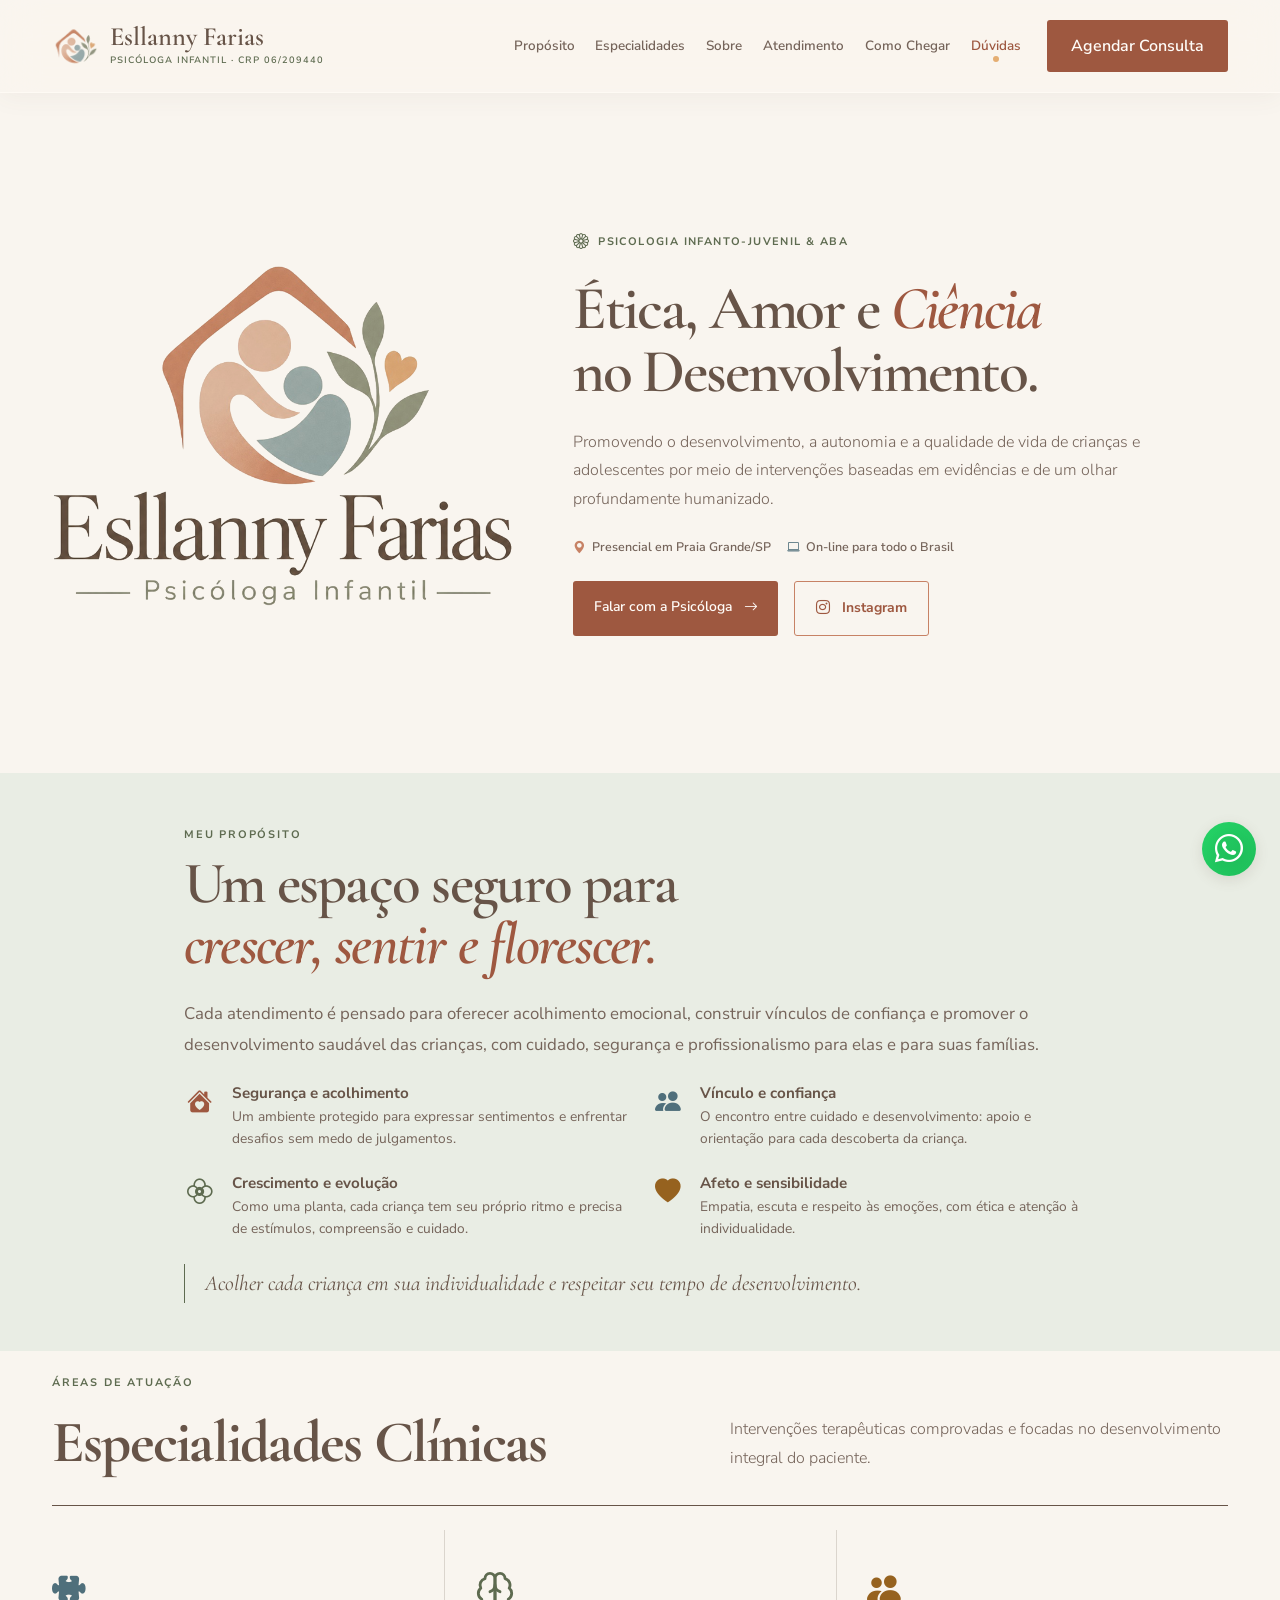
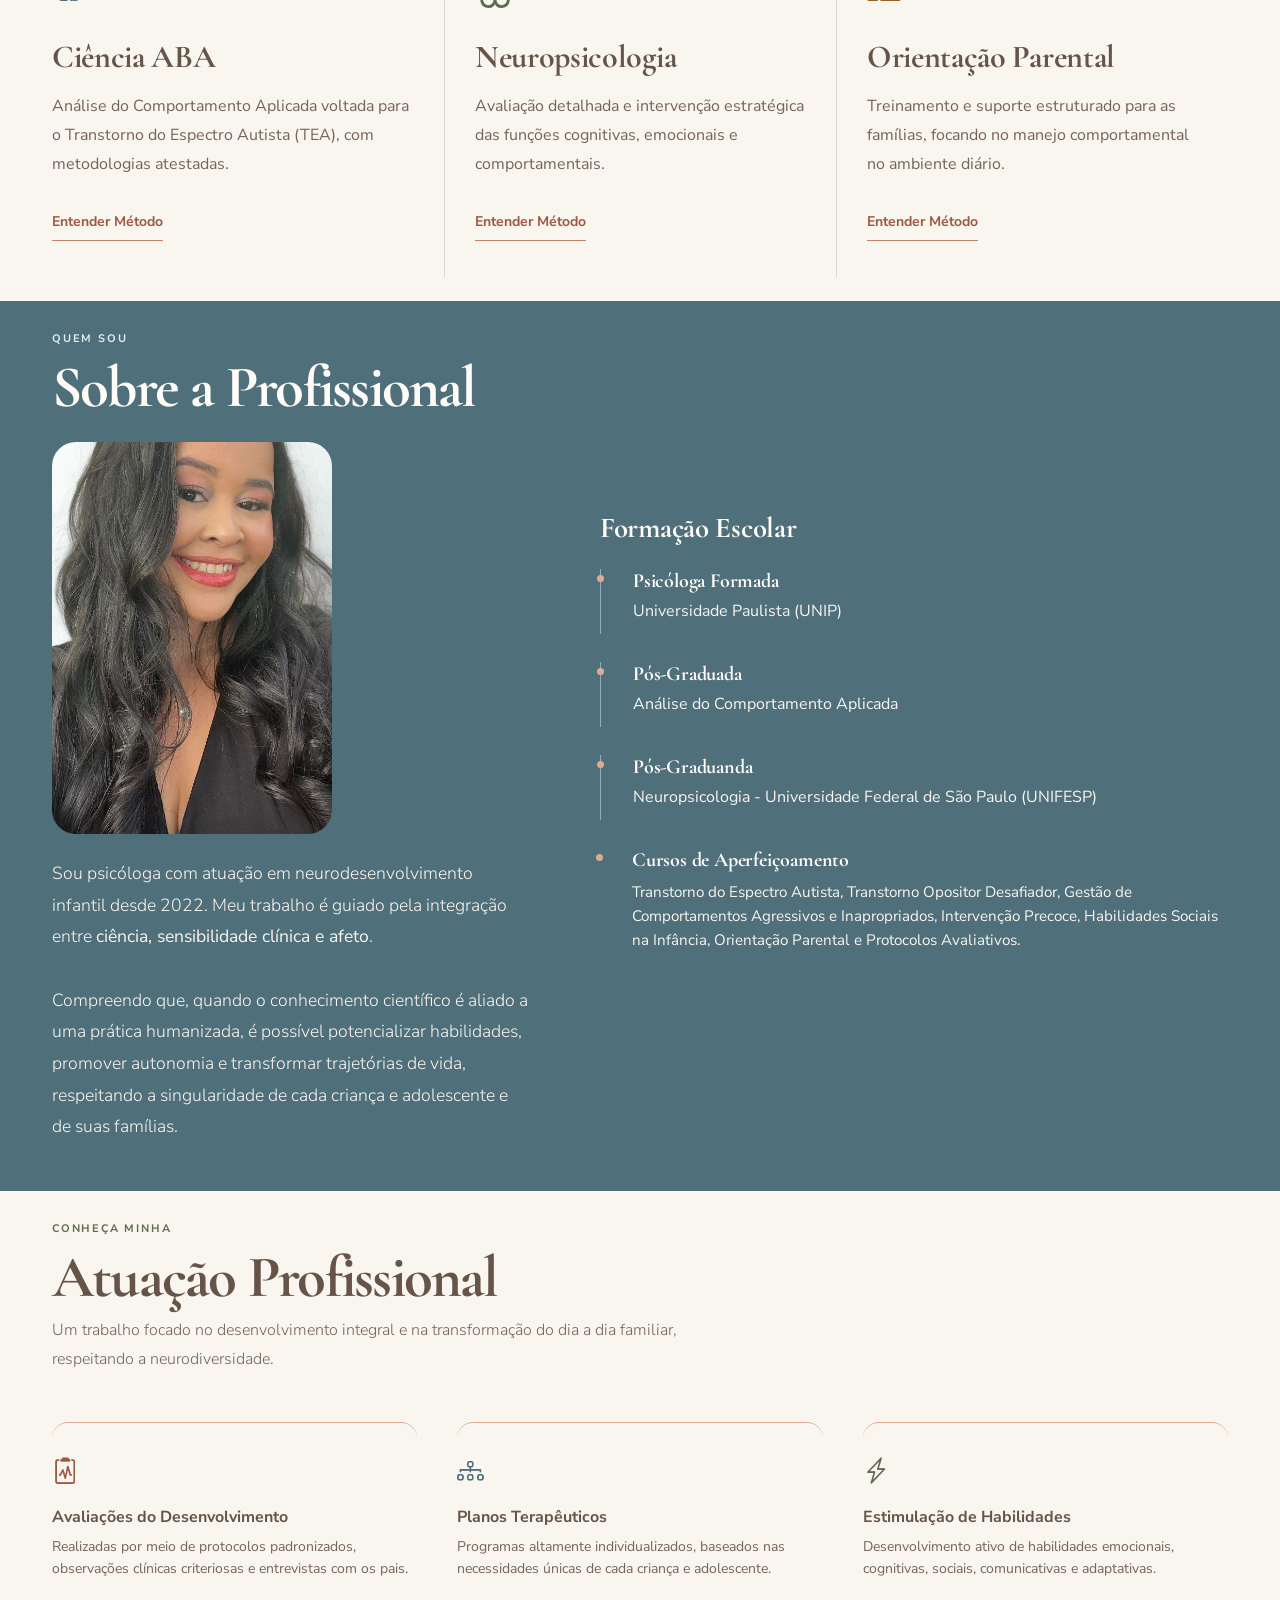
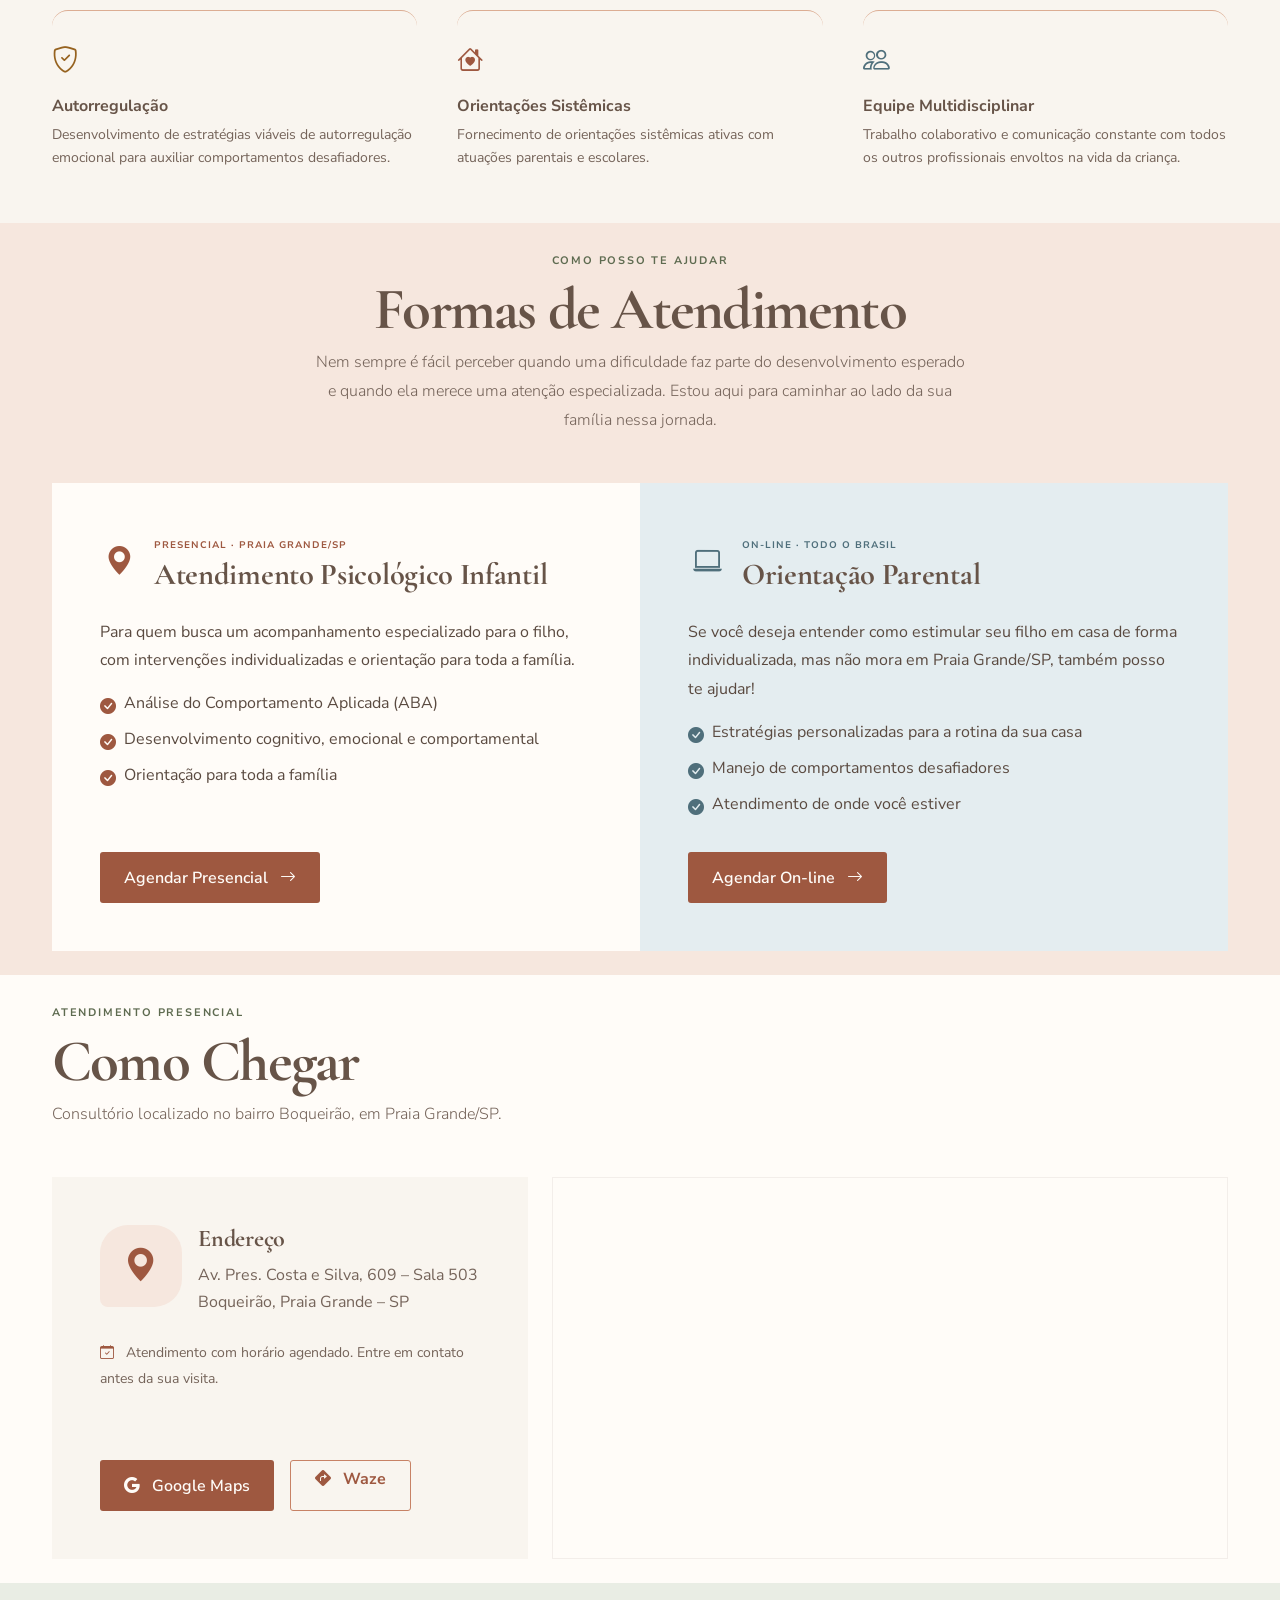
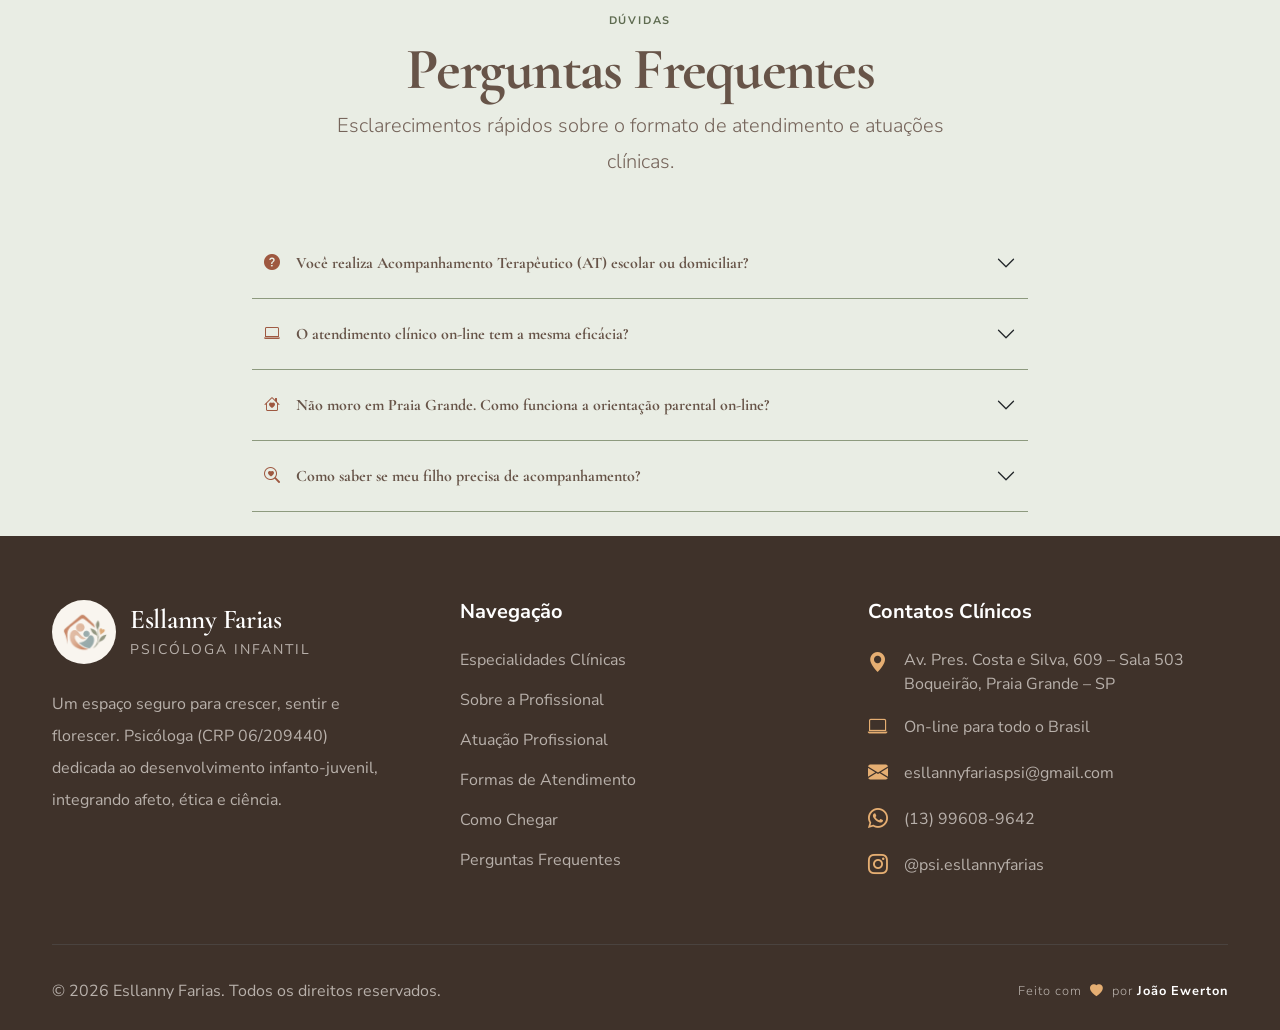
==== commit 3f0b760a: "Exibe marca antes da apresentação na abertura" ====
--- a/index.html
+++ b/index.html
@@ -102,6 +102,9 @@
         <header id="inicio" class="pt-4 pb-5 overflow-hidden section-sand">
             <div class="container pt-2 pb-lg-5">
                 <div class="row align-items-center">
+                    <div class="hero-brand">
+                        <img src="img/logo.png" alt="Esllanny Farias — Psicóloga Infantil" decoding="async" fetchpriority="high">
+                    </div>
                     <div class="hero-content">
                         <div class="badge rounded-pill badge-custom mb-4 d-inline-flex align-items-center">
                             <i class="bi bi-flower1 me-2 fs-6"></i>
@@ -129,9 +132,6 @@
                         </div>
                     </div>
 
-                    <div class="hero-brand">
-                        <img src="img/logo.png" alt="Esllanny Farias — Psicóloga Infantil" decoding="async" fetchpriority="high">
-                    </div>
                 </div>
             </div>
         </header>
@@ -776,6 +776,4 @@
     <script src="main.js"></script>
 </body>
 
-</html>
-
-
+</html>
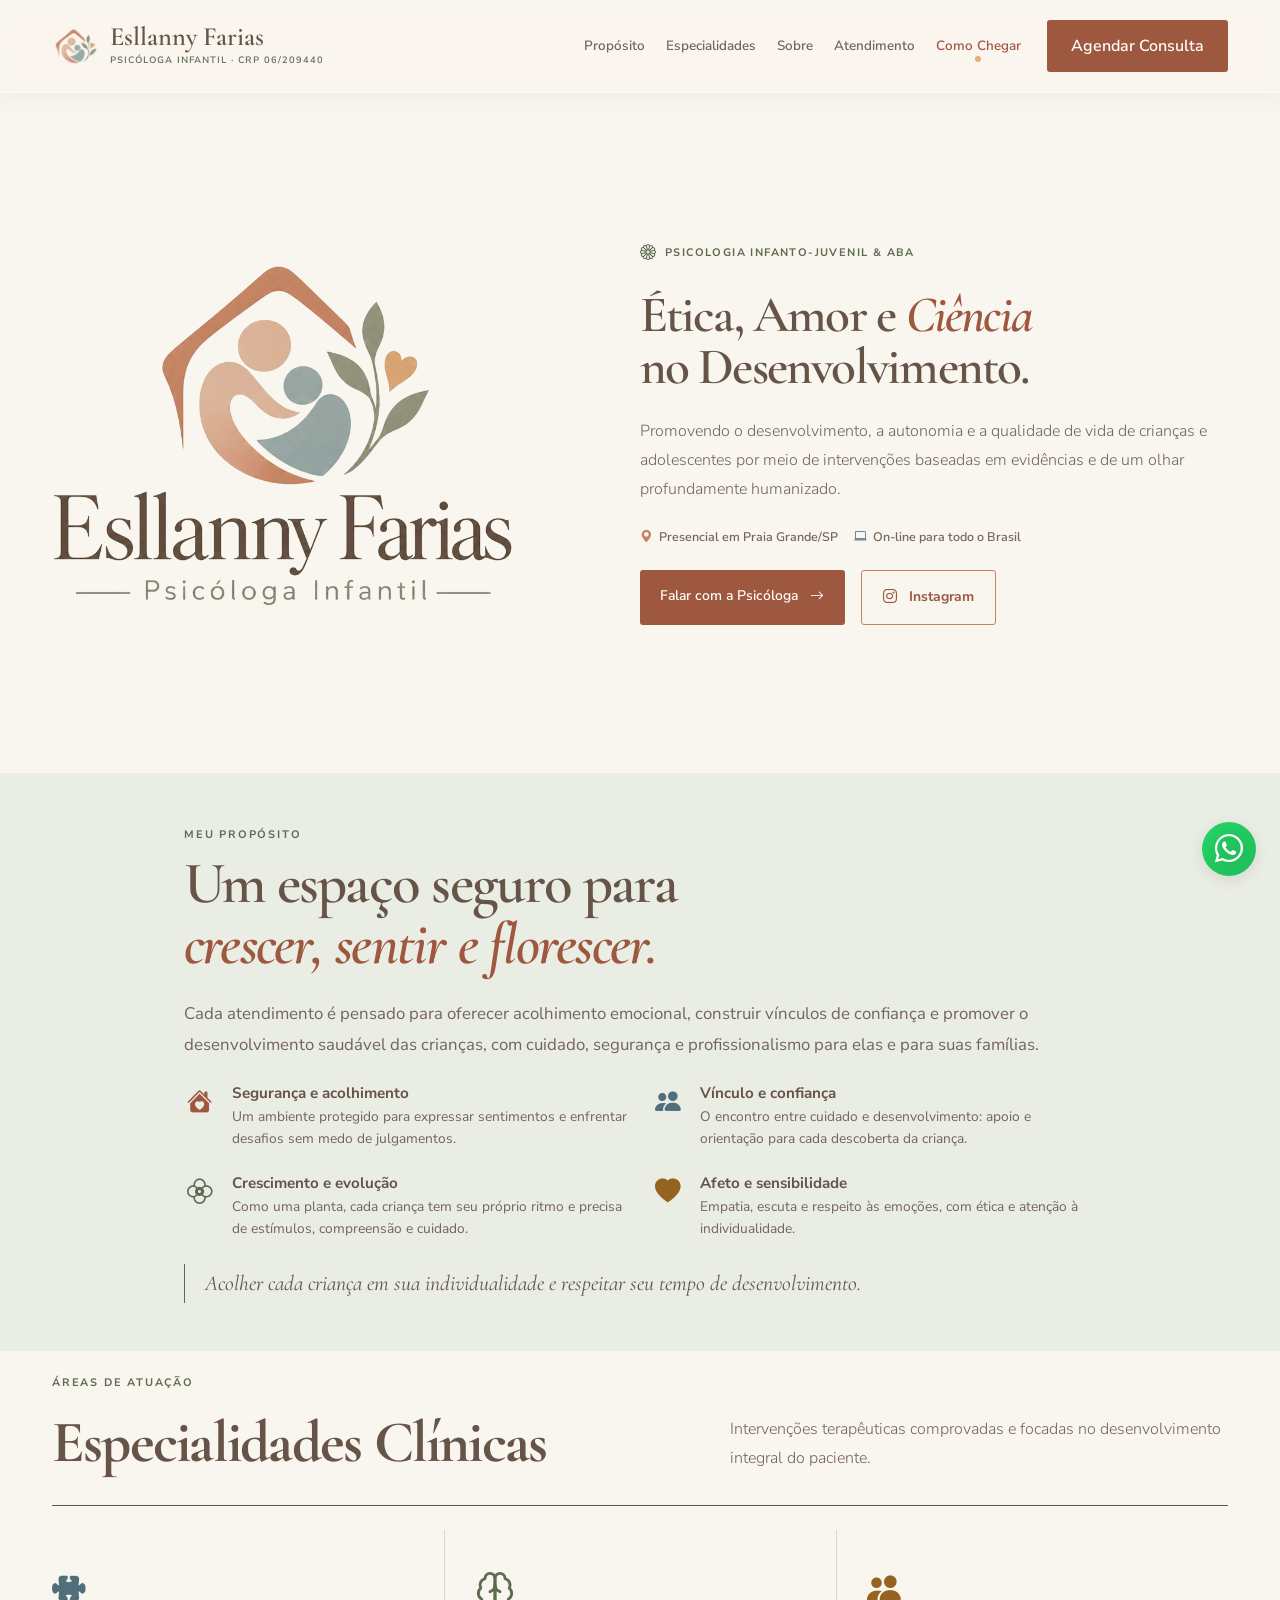
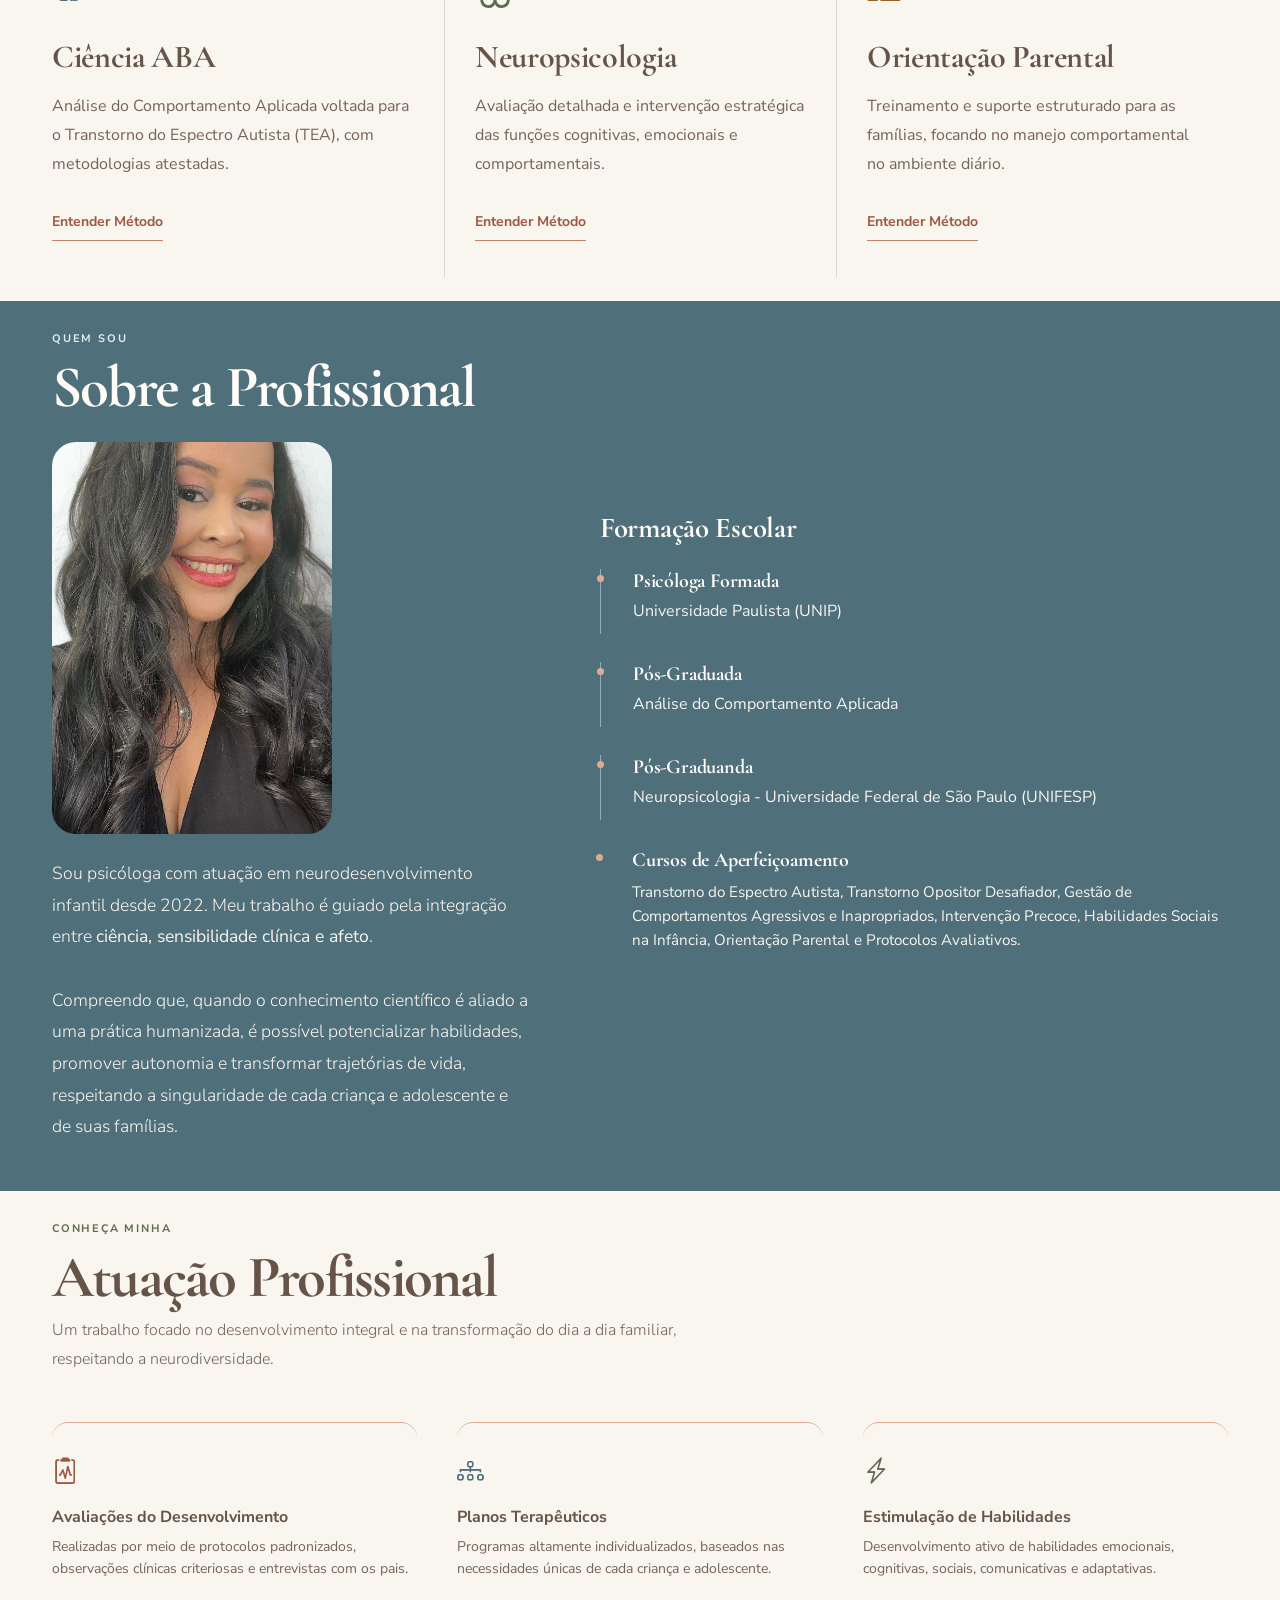
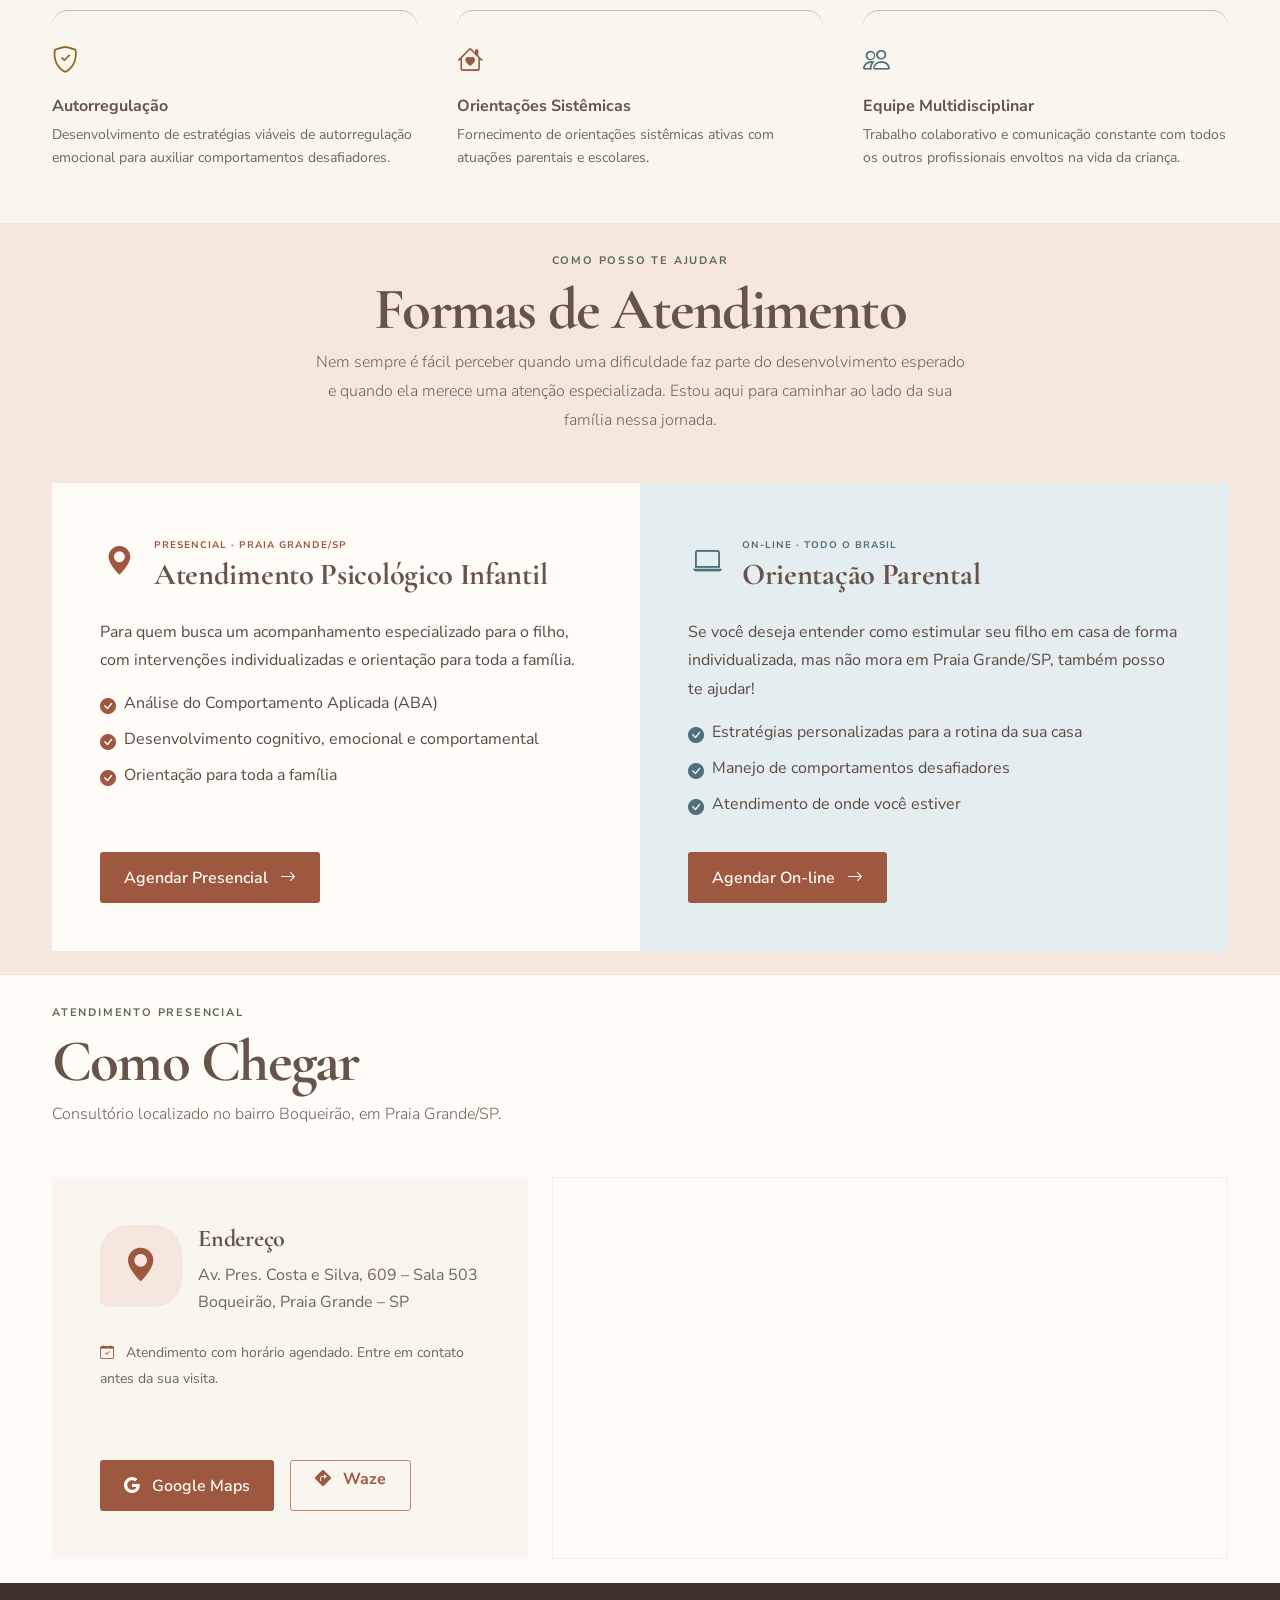
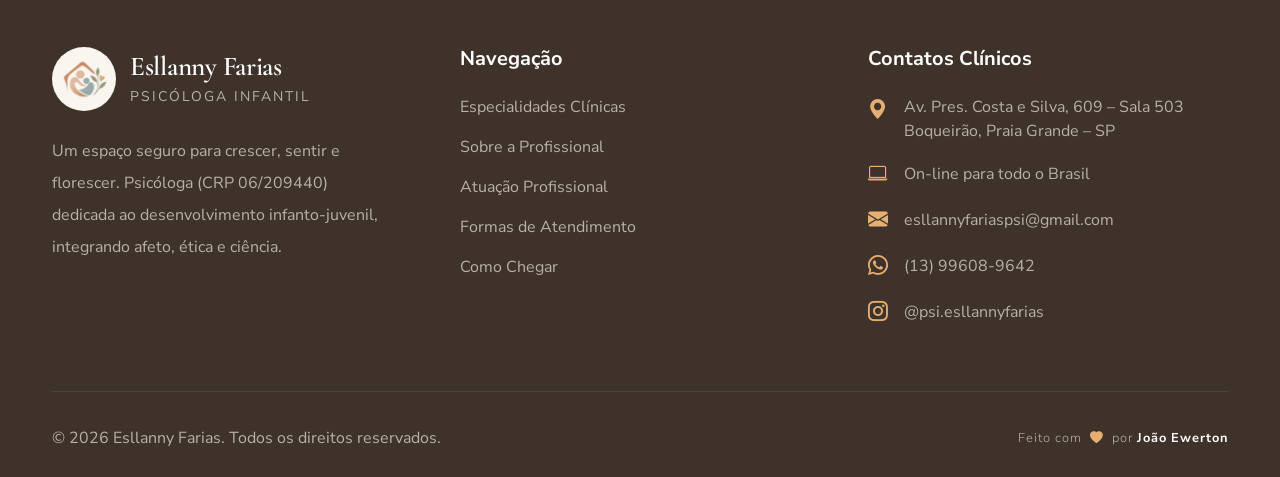
==== commit 22322273: "Remove perguntas frequentes e links de navegação da seção" ====
--- a/index.html
+++ b/index.html
@@ -85,7 +85,6 @@
                     <li class="nav-item"><a class="nav-link px-3" href="#sobre">Sobre</a></li>
                     <li class="nav-item"><a class="nav-link px-3" href="#atendimento">Atendimento</a></li>
                     <li class="nav-item"><a class="nav-link px-3" href="#como-chegar">Como Chegar</a></li>
-                    <li class="nav-item"><a class="nav-link px-3" href="#faq">Dúvidas</a></li>
                     <li class="nav-item ms-xl-3 mt-3 mt-xl-0 mb-2 mb-xl-0">
                         <a class="btn btn-marca px-4 rounded-pill"
                             href="https://wa.me/5513996089642?text=Olá!%20Gostaria%20de%20agendar%20uma%20consulta."
@@ -507,96 +506,6 @@
                                 src="https://www.google.com/maps?q=Av.+Pres.+Costa+e+Silva,+609,+Boqueir%C3%A3o,+Praia+Grande+-+SP&output=embed"
                                 title="Mapa do consultório de Esllanny Farias em Praia Grande" loading="lazy"
                                 referrerpolicy="no-referrer-when-downgrade" allowfullscreen></iframe>
-                        </div>
-                    </div>
-                </div>
-            </div>
-        </section>
-
-        <section id="faq" class="py-4 section-white">
-            <div class="container py-4">
-                <div class="text-center mb-5">
-                    <span class="eyebrow eyebrow-linha">Dúvidas</span>
-                    <h2 class="display-5 fw-bolder mt-2">Perguntas Frequentes</h2>
-                    <p class="text-muted lead mx-auto" style="max-width: 650px;">Esclarecimentos rápidos sobre o formato
-                        de atendimento e atuações clínicas.</p>
-                </div>
-
-                <div class="row justify-content-center">
-                    <div class="col-lg-8">
-                        <div class="accordion accordion-flush custom-accordion" id="accordionFaq">
-                            <div class="accordion-item border mb-3 rounded-4 shadow-sm overflow-hidden">
-                                <h2 class="accordion-header" id="faq1">
-                                    <button class="accordion-button collapsed fw-bold text-dark" type="button"
-                                        data-bs-toggle="collapse" data-bs-target="#collapse1">
-                                        <i class="bi bi-question-circle-fill text-destaque me-3"></i> Você
-                                        realiza Acompanhamento Terapêutico (AT) escolar ou domiciliar?
-                                    </button>
-                                </h2>
-                                <div id="collapse1" class="accordion-collapse collapse" data-bs-parent="#accordionFaq">
-                                    <div class="accordion-body text-muted border-top border-light px-4">
-                                        Sim. As avaliações e as aplicações das intervenções podem ser viabilizadas no
-                                        ambiente escolar e/ou domiciliar do paciente, garantindo integração com a base
-                                        da ciência ABA e com o plano de ensino da criança, adaptando-se à dinâmica de
-                                        cada família.
-                                    </div>
-                                </div>
-                            </div>
-
-                            <div class="accordion-item border mb-3 rounded-4 shadow-sm overflow-hidden">
-                                <h2 class="accordion-header" id="faq2">
-                                    <button class="accordion-button collapsed fw-bold text-dark" type="button"
-                                        data-bs-toggle="collapse" data-bs-target="#collapse2">
-                                        <i class="bi bi-laptop text-destaque me-3"></i> O atendimento clínico
-                                        on-line tem a mesma eficácia?
-                                    </button>
-                                </h2>
-                                <div id="collapse2" class="accordion-collapse collapse" data-bs-parent="#accordionFaq">
-                                    <div class="accordion-body text-muted border-top border-light px-4">
-                                        Sim, especialmente para as sessões de suporte, análise comportamental verbal e
-                                        orientação parental (onde focamos nos cuidadores). As avaliações diretas do
-                                        indivíduo (neuropsicologia ou aplicação naturalística) costumam ser discutidas
-                                        de forma personalizada.
-                                    </div>
-                                </div>
-                            </div>
-
-                            <div class="accordion-item border mb-3 rounded-4 shadow-sm overflow-hidden">
-                                <h2 class="accordion-header" id="faq3">
-                                    <button class="accordion-button collapsed fw-bold text-dark" type="button"
-                                        data-bs-toggle="collapse" data-bs-target="#collapse3">
-                                        <i class="bi bi-house-heart text-destaque me-3"></i> Não moro em Praia
-                                        Grande. Como funciona a orientação parental on-line?
-                                    </button>
-                                </h2>
-                                <div id="collapse3" class="accordion-collapse collapse" data-bs-parent="#accordionFaq">
-                                    <div class="accordion-body text-muted border-top border-light px-4">
-                                        Os encontros acontecem por videochamada, com os pais e cuidadores, de qualquer
-                                        lugar do Brasil. Juntos, entendemos a rotina da família e construímos
-                                        estratégias individualizadas para estimular o desenvolvimento da criança e lidar
-                                        com comportamentos desafiadores no dia a dia, em casa.
-                                    </div>
-                                </div>
-                            </div>
-
-                            <div class="accordion-item border mb-3 rounded-4 shadow-sm overflow-hidden">
-                                <h2 class="accordion-header" id="faq4">
-                                    <button class="accordion-button collapsed fw-bold text-dark" type="button"
-                                        data-bs-toggle="collapse" data-bs-target="#collapse4">
-                                        <i class="bi bi-search-heart text-destaque me-3"></i> Como saber se meu
-                                        filho precisa de acompanhamento?
-                                    </button>
-                                </h2>
-                                <div id="collapse4" class="accordion-collapse collapse" data-bs-parent="#accordionFaq">
-                                    <div class="accordion-body text-muted border-top border-light px-4">
-                                        Nem sempre é fácil perceber quando uma dificuldade faz parte do desenvolvimento
-                                        esperado e quando ela merece uma atenção especializada. Se você tem dúvidas
-                                        sobre a fala, o comportamento, a interação social ou a aprendizagem do seu
-                                        filho, uma conversa inicial ajuda a entender o momento dele e o melhor caminho
-                                        para a família.
-                                    </div>
-                                </div>
-                            </div>
                         </div>
                     </div>
                 </div>
@@ -715,8 +624,6 @@
                                 class="text-white-50 text-decoration-none hover-link">Formas de Atendimento</a></li>
                         <li class="mb-3"><a href="#como-chegar"
                                 class="text-white-50 text-decoration-none hover-link">Como Chegar</a></li>
-                        <li class="mb-3"><a href="#faq"
-                                class="text-white-50 text-decoration-none hover-link">Perguntas Frequentes</a></li>
                     </ul>
                 </div>
 
--- a/style.css
+++ b/style.css
@@ -929,16 +929,16 @@
 
 /* Texto e símbolo lado a lado na abertura. */
 #inicio::before { content: none; }
-#inicio > .container > .row { align-items: center !important; }
+#inicio > .container > .row { align-items: center !important; column-gap: 7%; }
 #inicio .hero-content {
-    width: 58%;
+    width: 51%;
     min-height: 680px;
-    padding: 72px 32px;
+    padding: 72px 12px;
     align-items: flex-start;
     text-align: left;
 }
 #inicio .badge-custom { align-self: flex-start; }
-#inicio h1 { font-size: clamp(3rem, 4.8vw, 4.8rem); max-width: 100%; }
+#inicio h1 { font-size: clamp(2.8rem, 4vw, 4.1rem); max-width: 100%; }
 #inicio .hero-content > .d-flex { justify-content: flex-start; }
 #inicio .hero-brand { width: 42%; padding: 40px 24px; }
 #inicio .hero-brand img { display: block; width: 100%; max-width: 480px; height: auto; margin: auto; mix-blend-mode: multiply; }
@@ -950,4 +950,4 @@
 @media (max-width: 575px) {
     #inicio h1 { font-size: clamp(2rem, 8.5vw, 3.4rem); }
     #inicio .hero-brand img { max-width: 280px; }
-}
+}
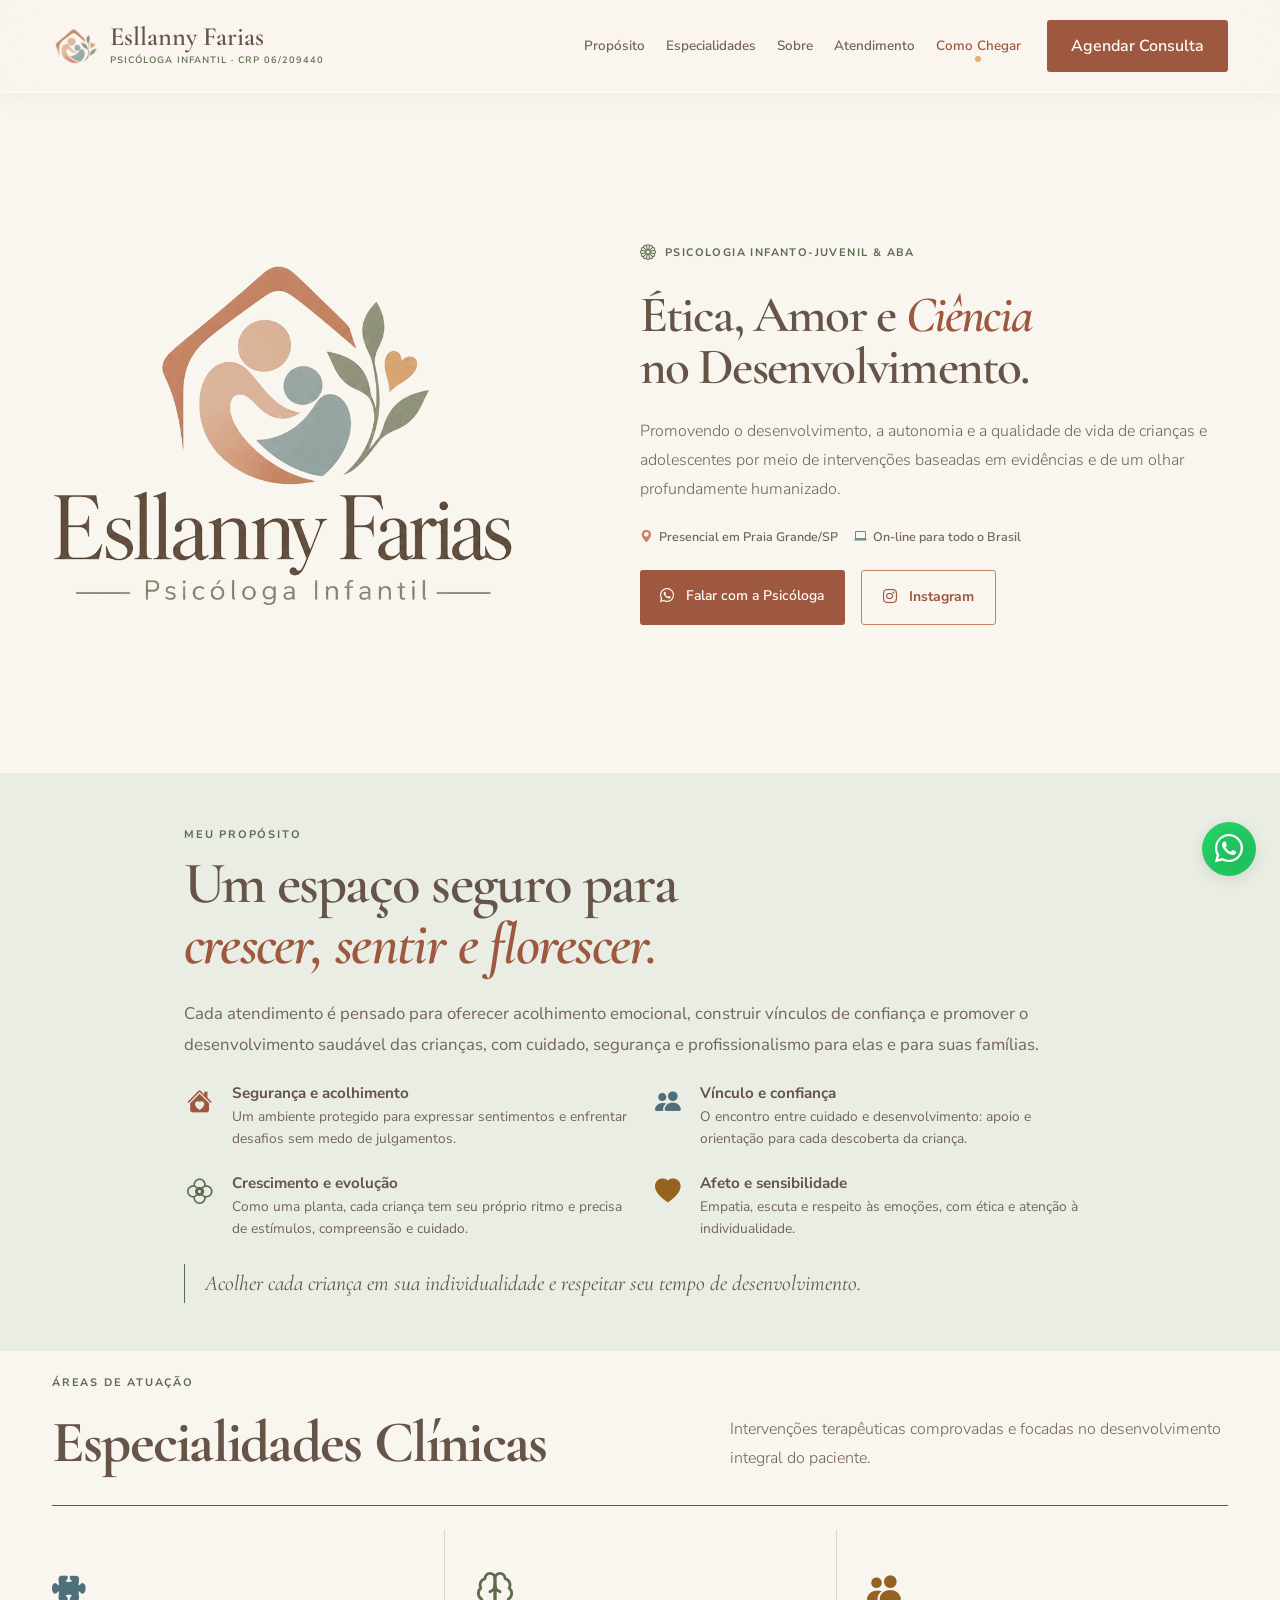
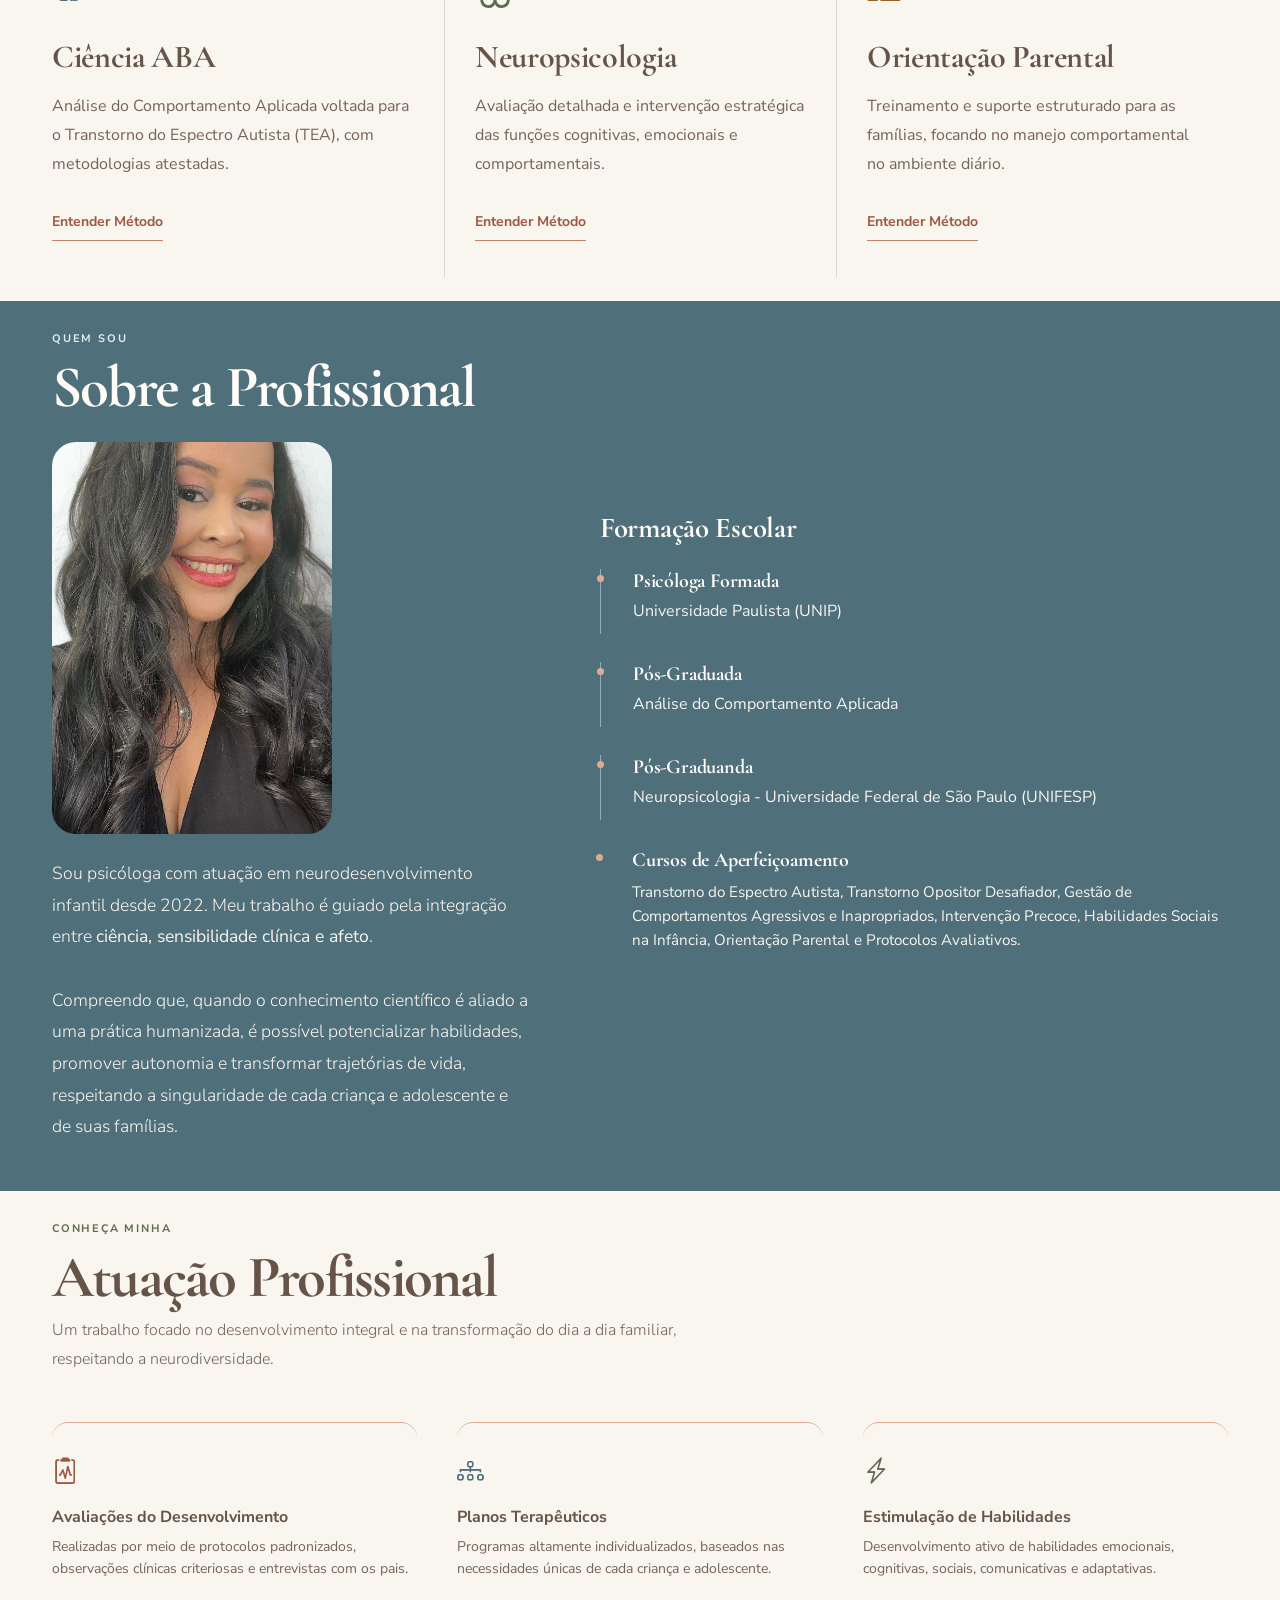
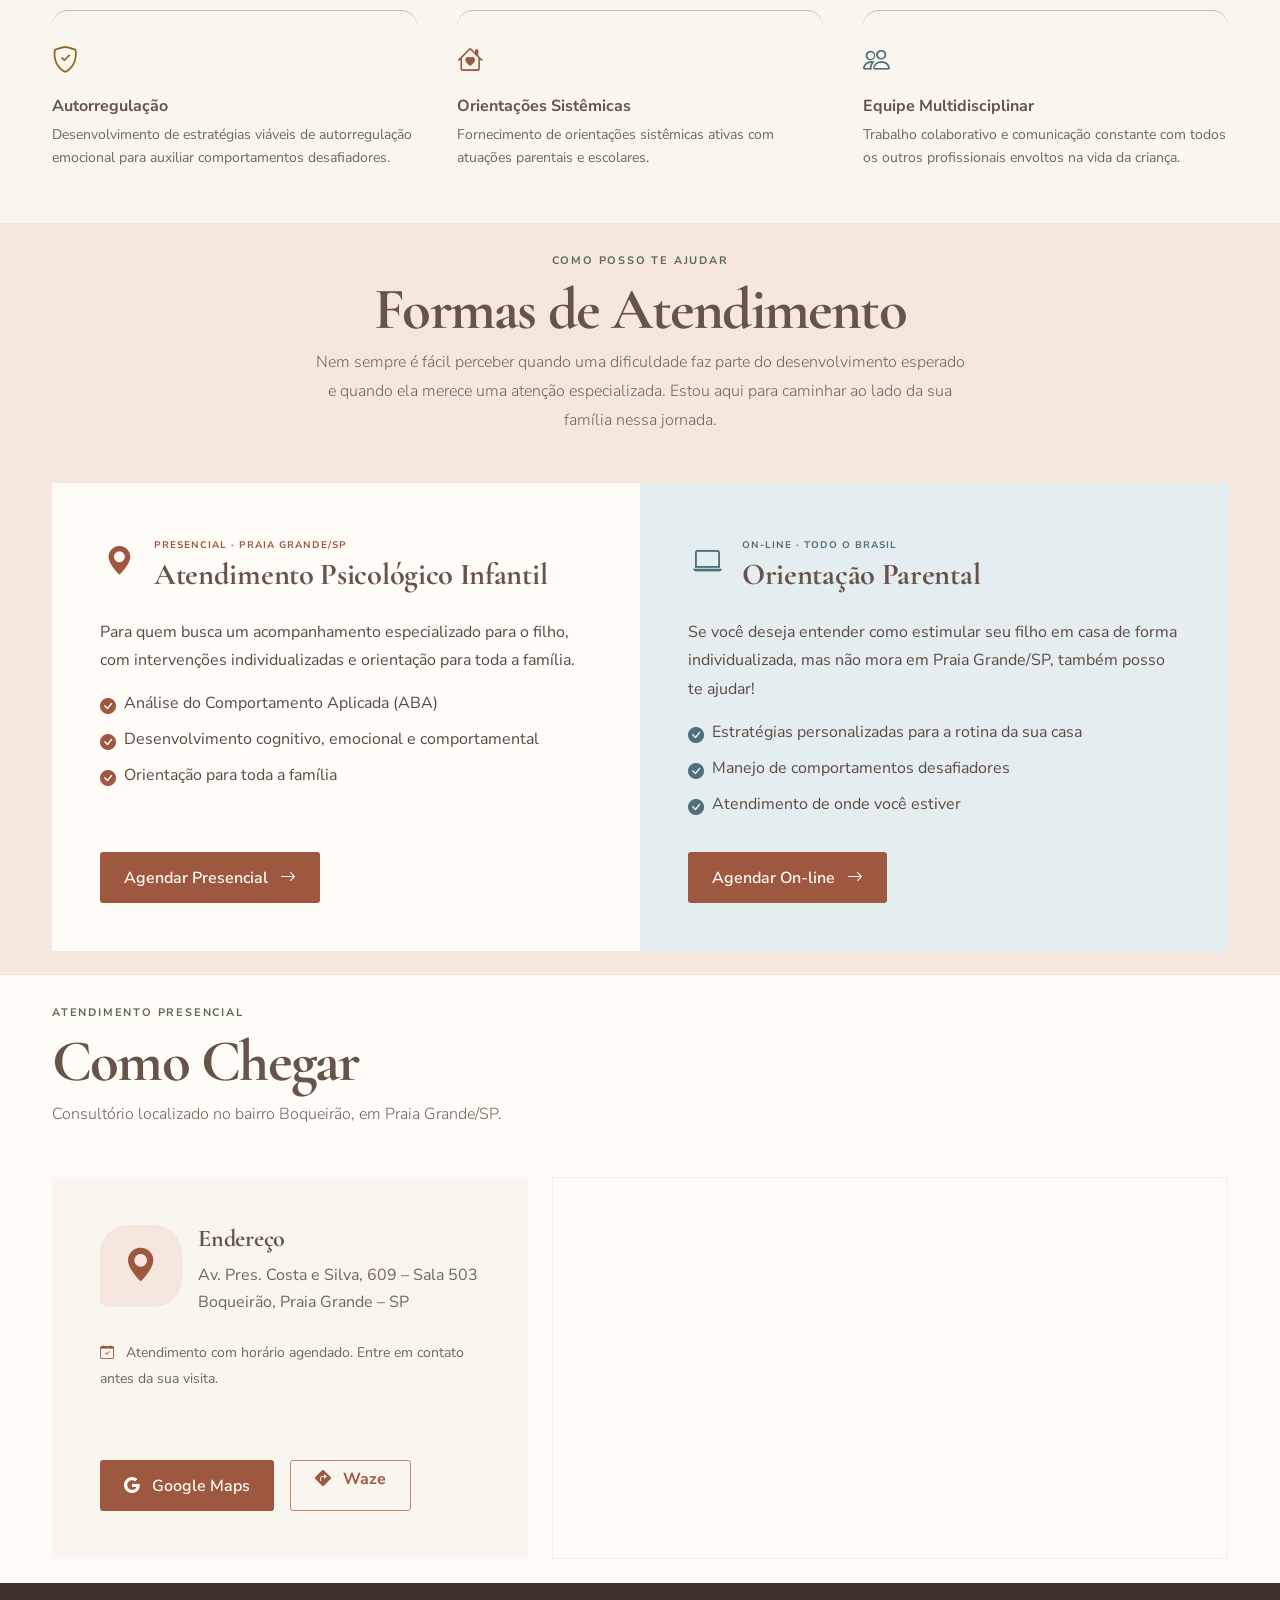
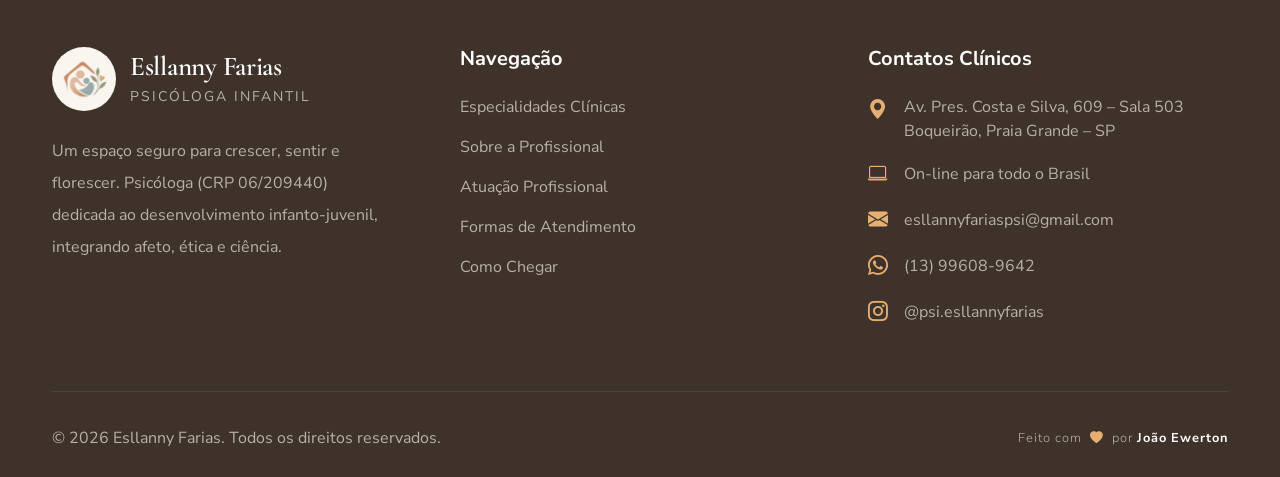
==== commit b3a99ed0: "Adiciona ícone do WhatsApp ao botão de contato principal" ====
--- a/index.html
+++ b/index.html
@@ -122,7 +122,7 @@
                         <div class="d-flex flex-wrap gap-3">
                             <a href="https://wa.me/5513996089642?text=Olá!%20Gostaria%20de%20agendar%20uma%20consulta."
                                 class="btn btn-marca btn-lg px-5 rounded-pill" target="_blank" rel="noopener">
-                                Falar com a Psicóloga <i class="bi bi-arrow-right ms-2"></i>
+                                <i class="bi bi-whatsapp me-2" aria-hidden="true"></i> Falar com a Psicóloga
                             </a>
                             <a href="https://www.instagram.com/psi.esllannyfarias/"
                                 class="btn btn-outline-marca btn-lg px-4 rounded-pill" target="_blank" rel="noopener">
